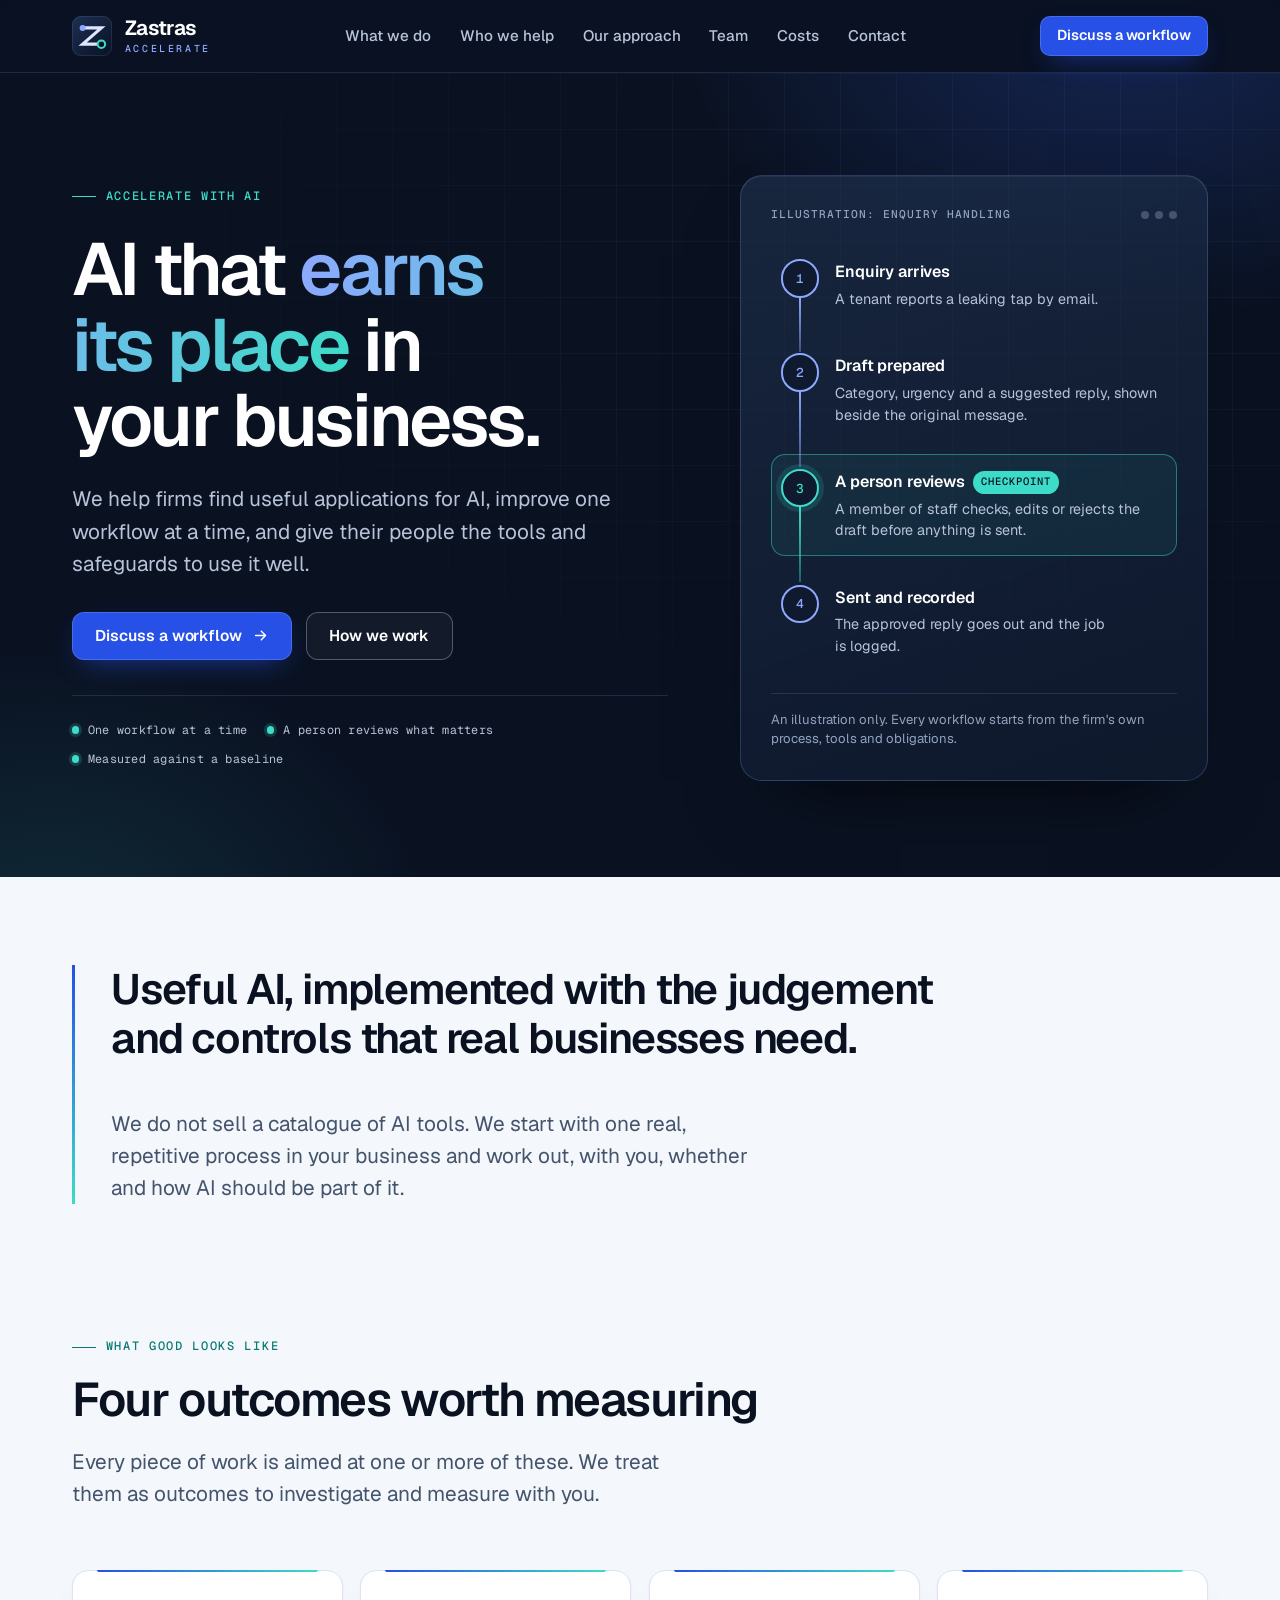
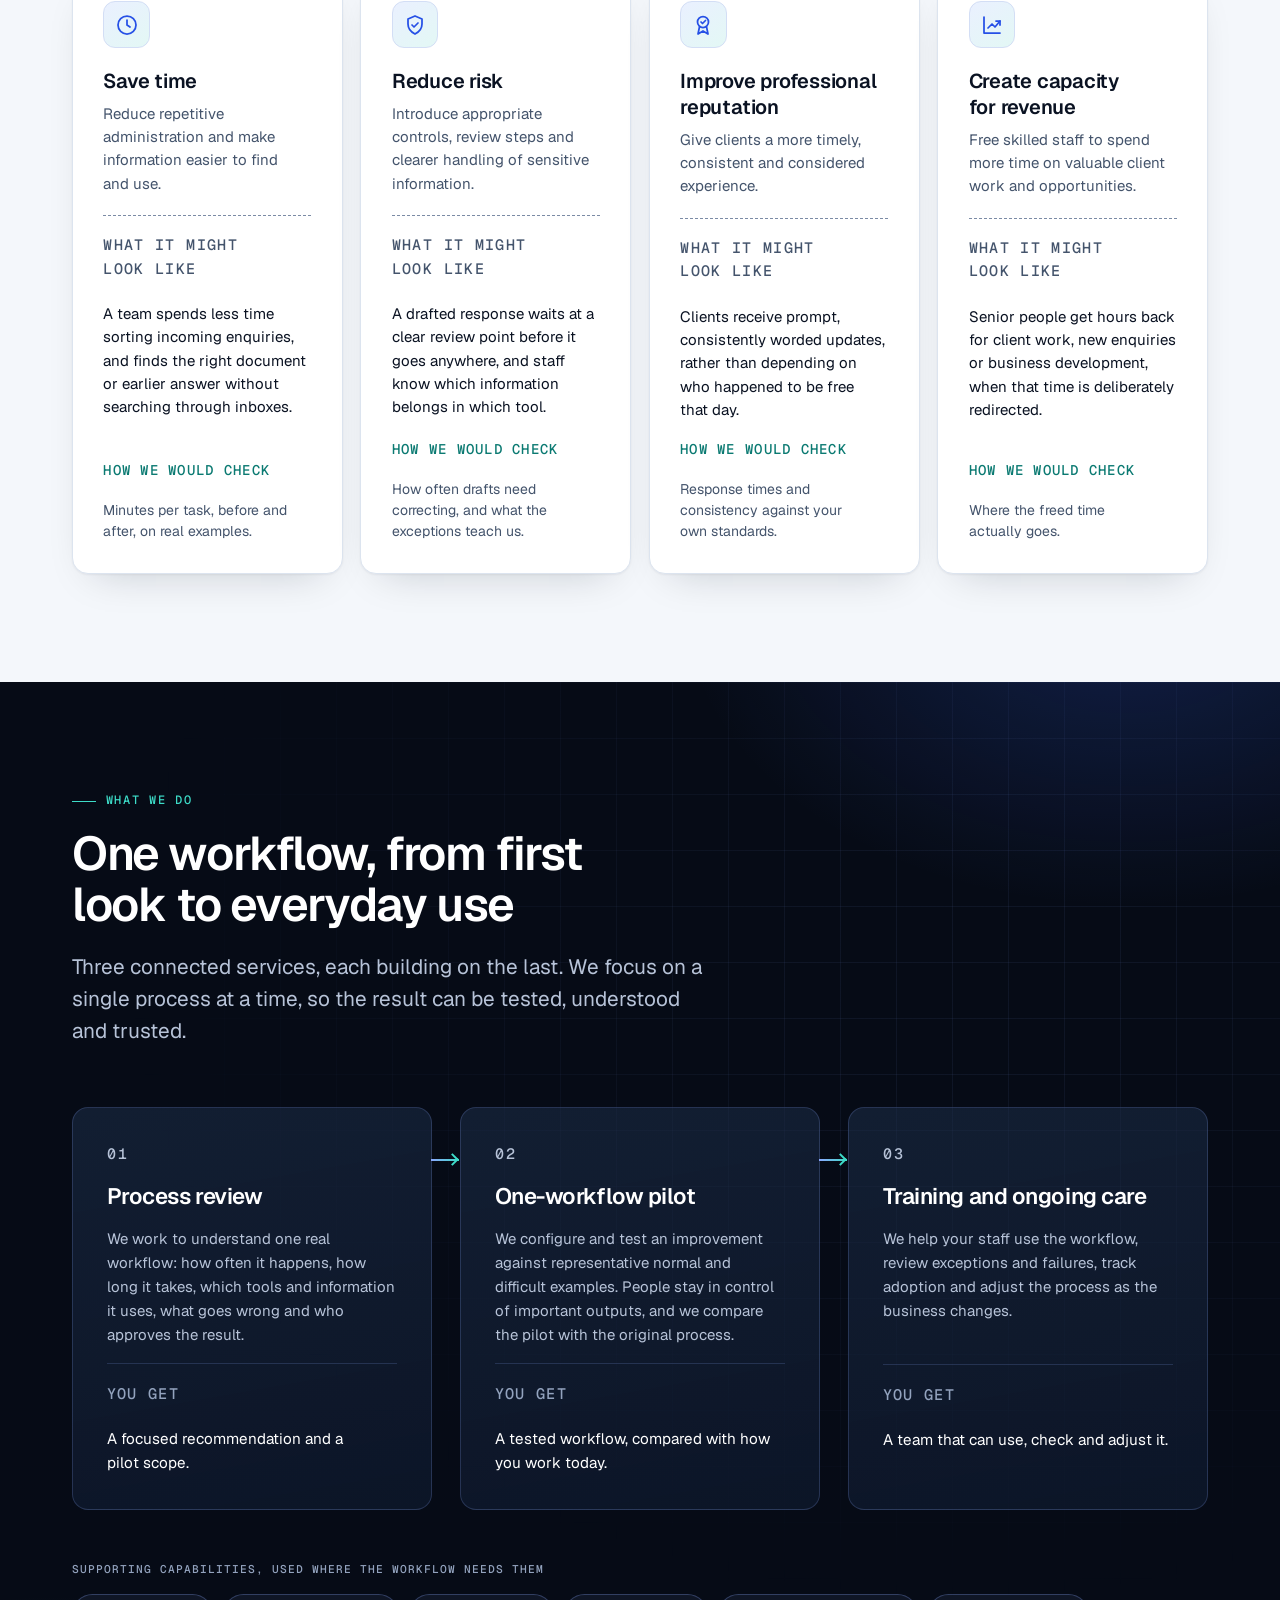
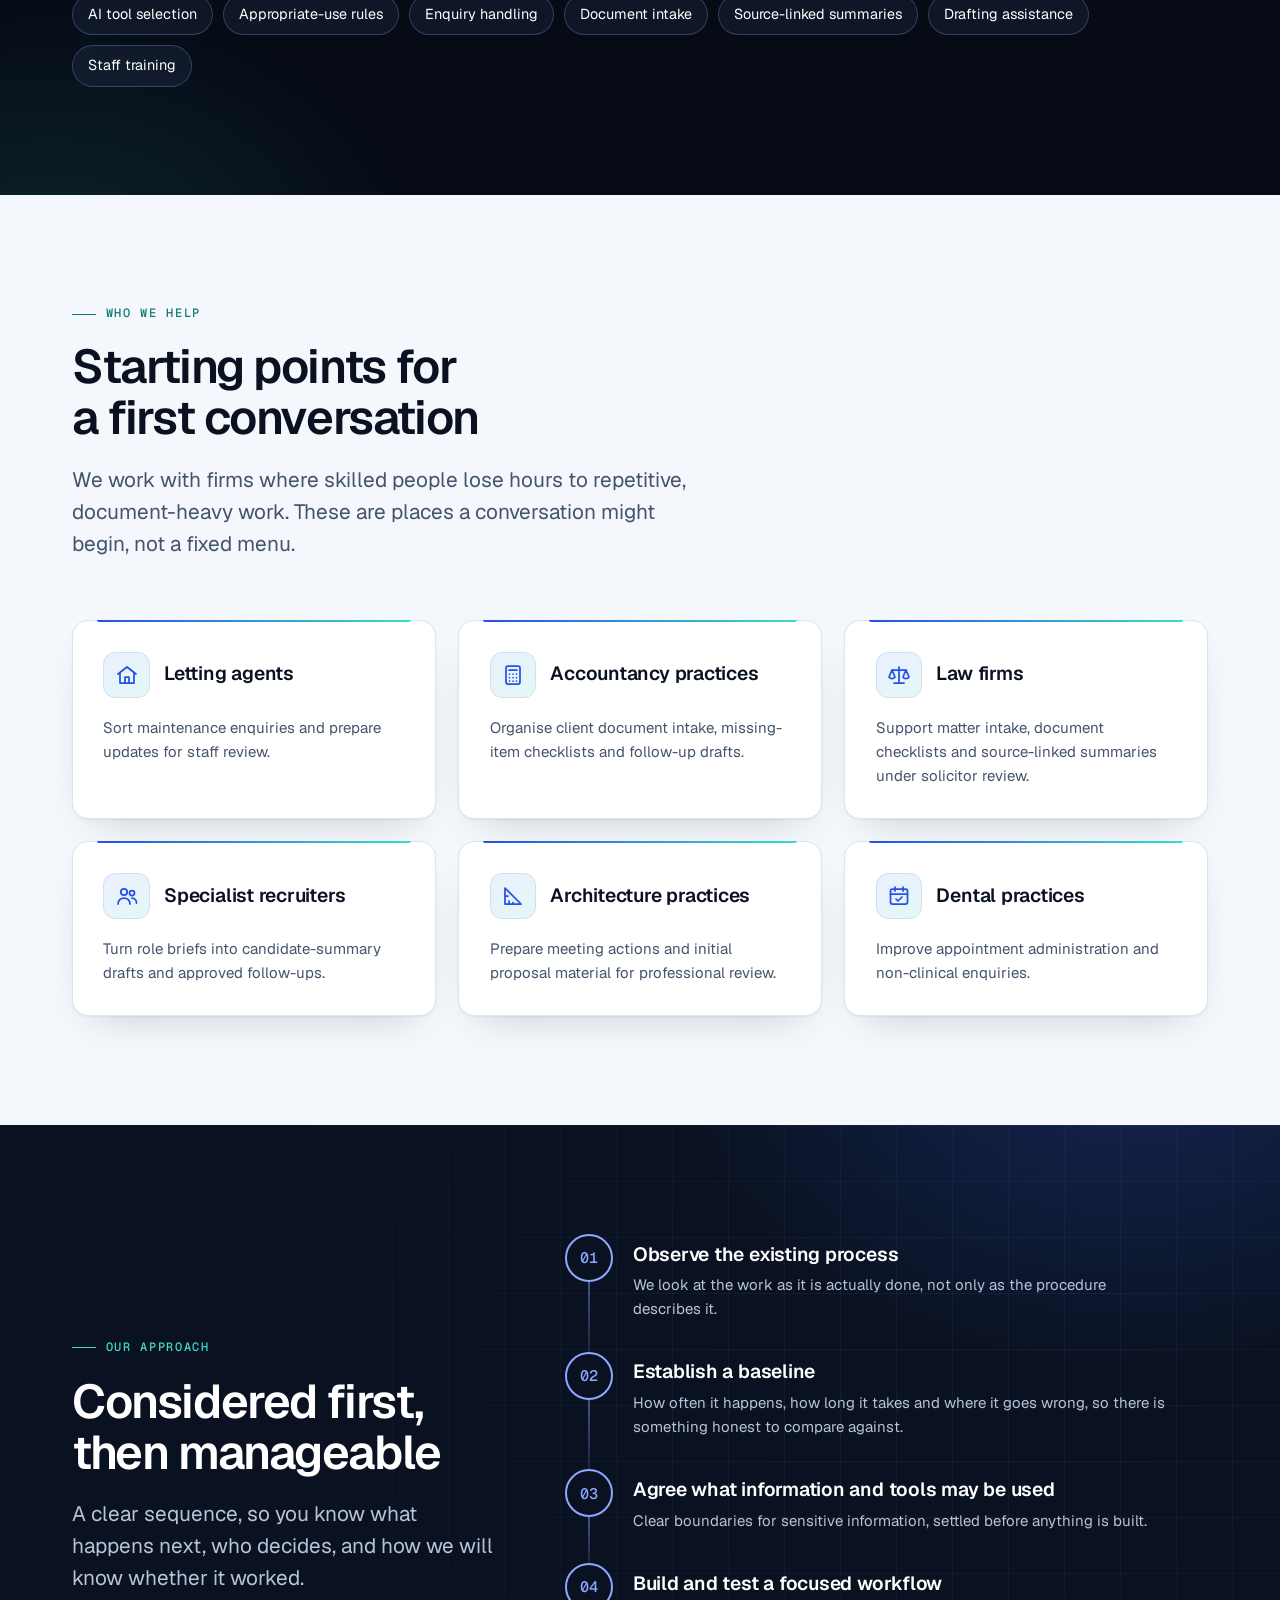
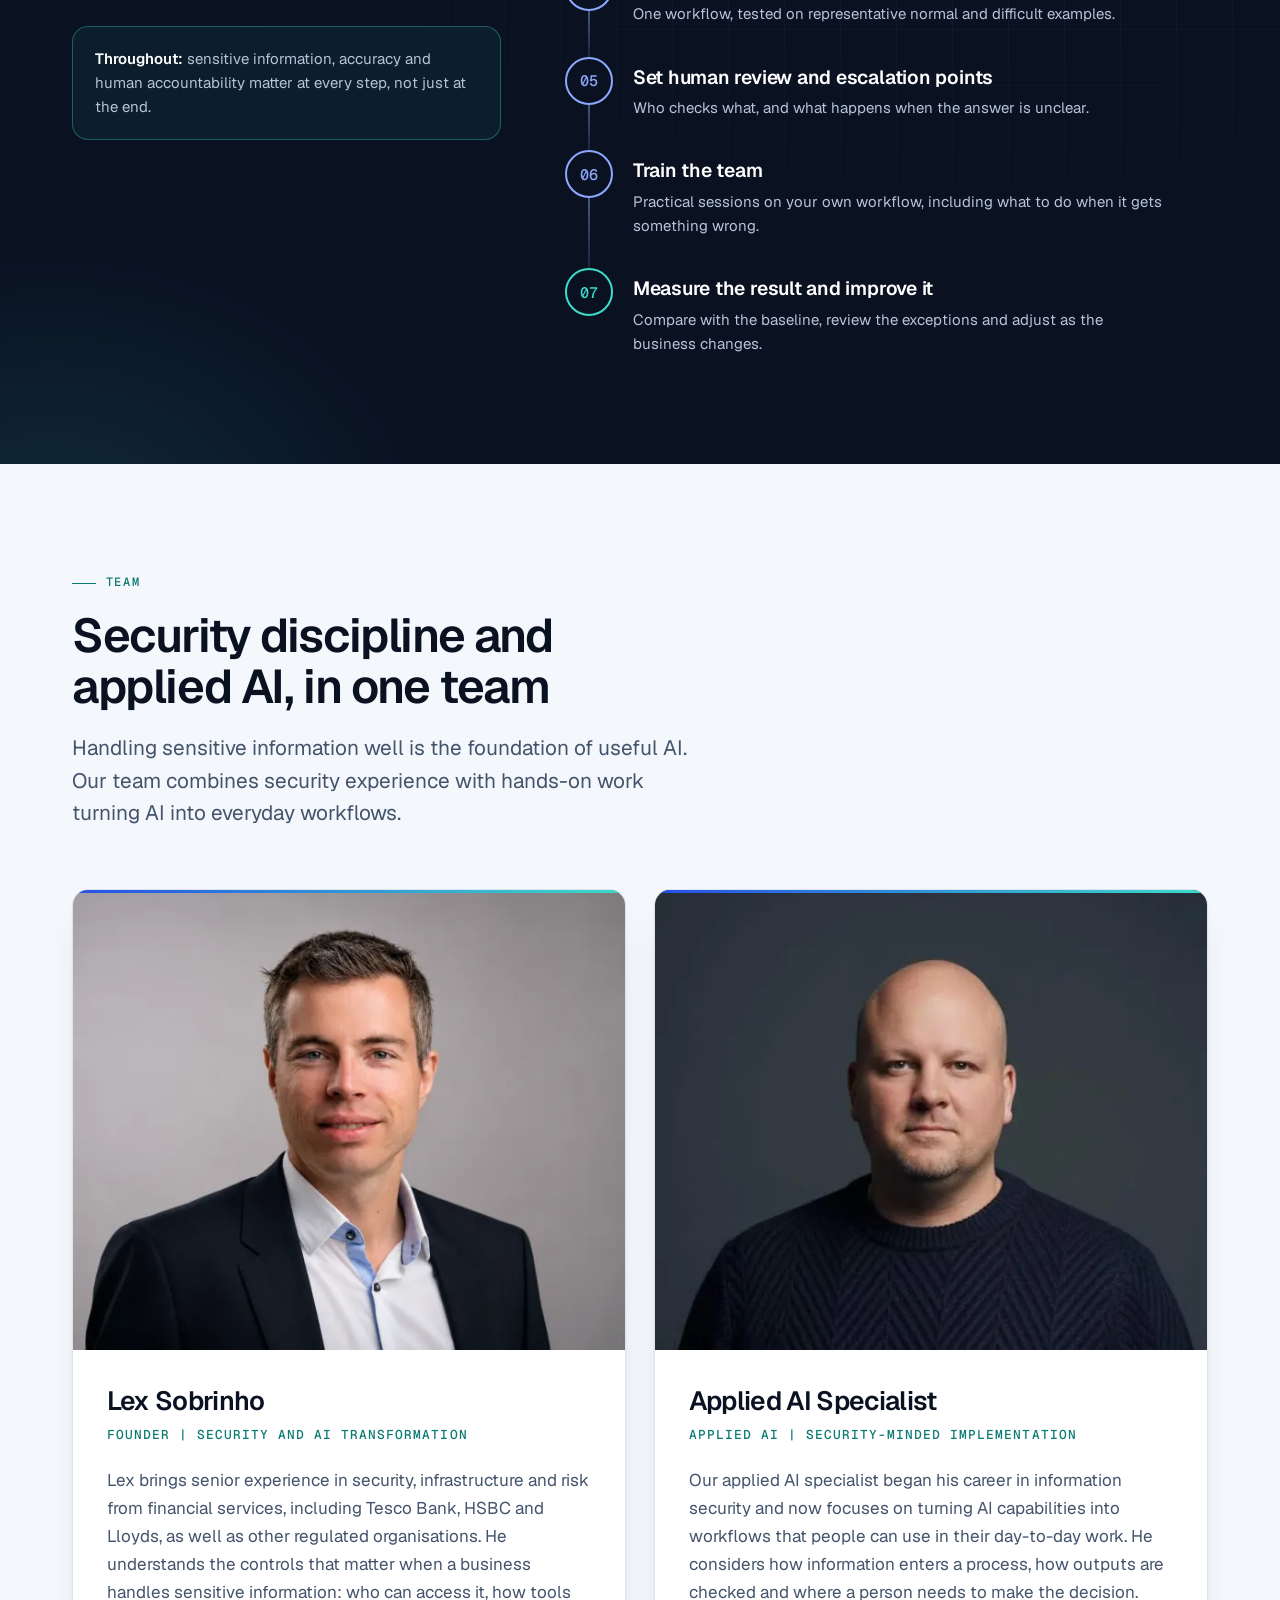
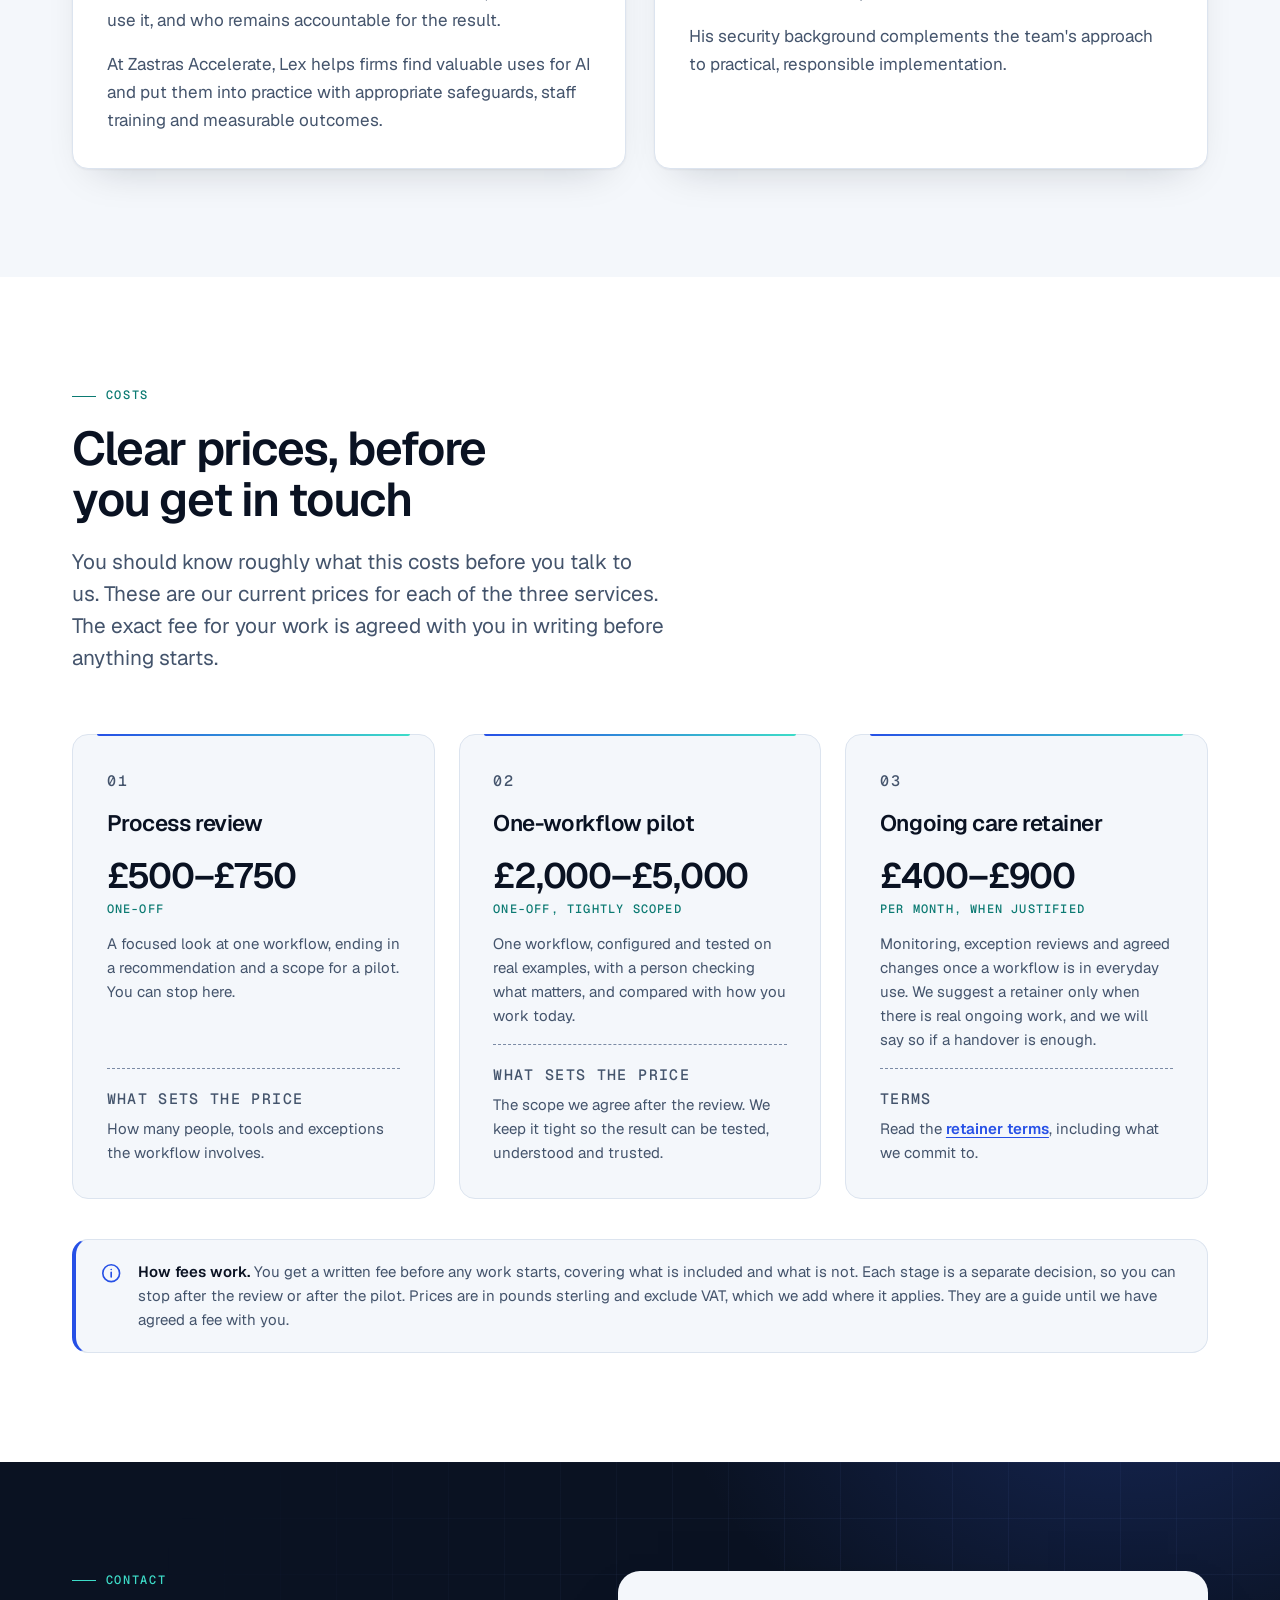
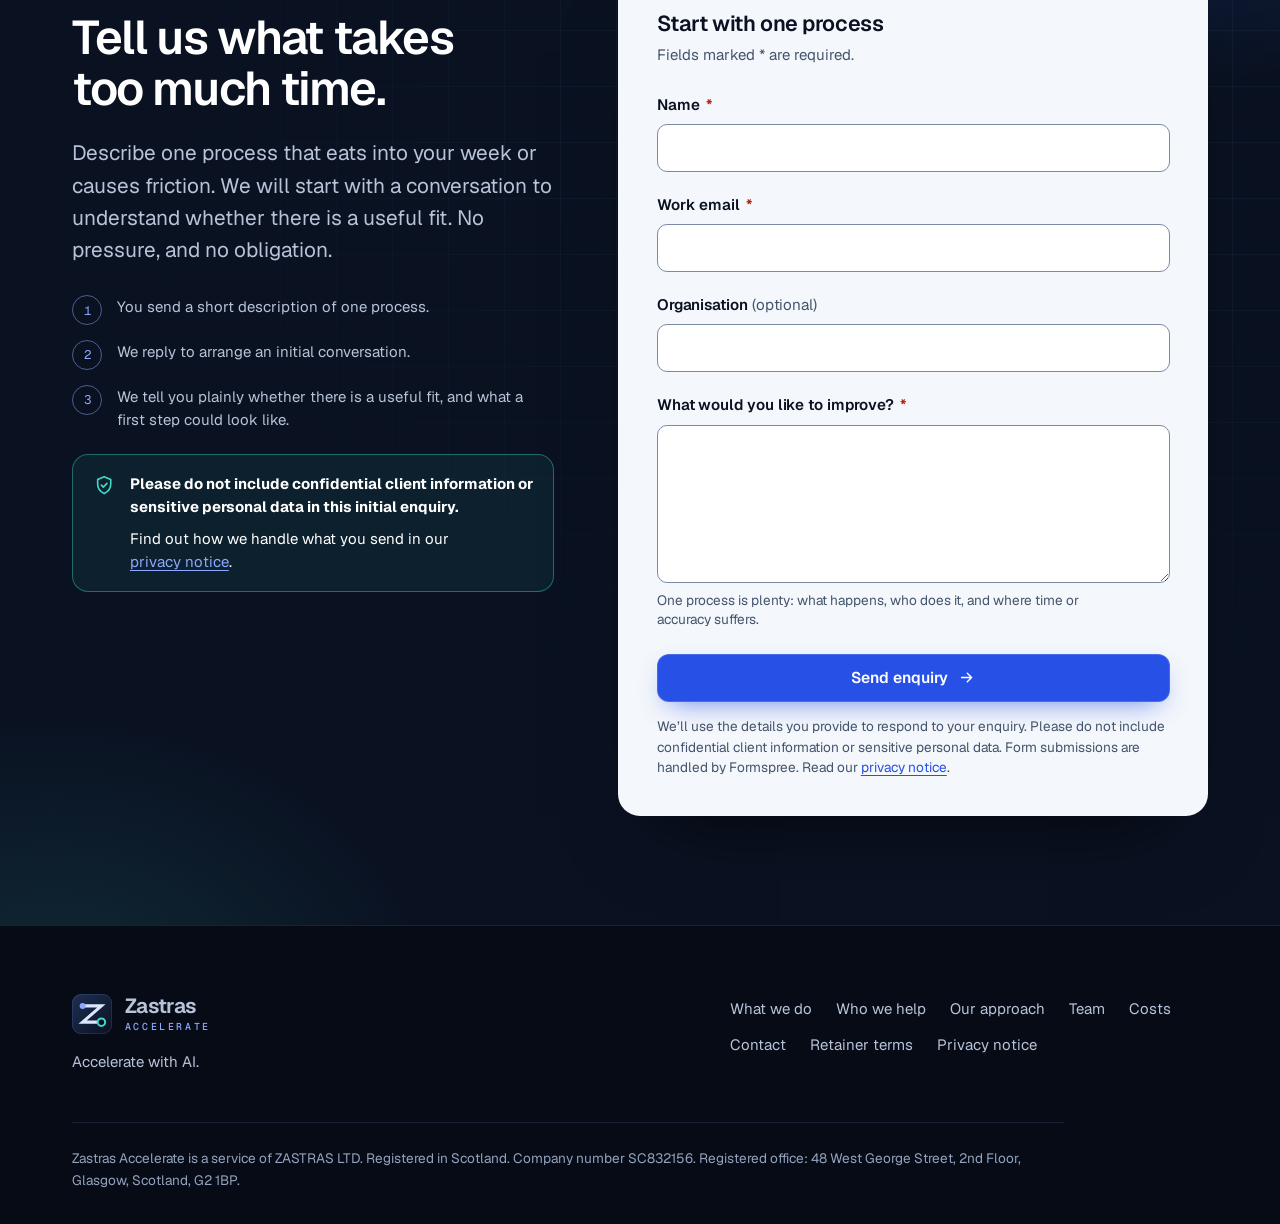
==== site/index.html @ 435bde55 "Add the applied AI specialist's photograph to the team section Replace the abstract placeholder grap" ====
<!doctype html>
<html lang="en-GB">
<head>
  <meta charset="utf-8">
  <meta name="viewport" content="width=device-width, initial-scale=1">
  <title>Zastras Accelerate | Accelerate with AI</title>
  <meta name="description" content="Accelerate with AI. We help you improve one workflow at a time, with the review steps and safeguards to use AI well.">
  <link rel="canonical" href="https://zastras.uk/">

  <!-- PREVIEW-NOINDEX: temporary. Delete this line (and its twin in privacy/index.html) at launch. See docs/CUTOVER.md. -->
  <meta name="robots" content="noindex, nofollow">

  <!-- Formspree's "Restrict to Domain" relies on the Referer header, so do not tighten this policy. -->
  <meta name="referrer" content="strict-origin-when-cross-origin">
  <meta name="theme-color" content="#0a1222">

  <link rel="icon" href="assets/img/favicon.svg" type="image/svg+xml">
  <link rel="icon" href="favicon.ico" sizes="32x32">
  <link rel="apple-touch-icon" href="assets/img/apple-touch-icon.png">

  <meta property="og:type" content="website">
  <meta property="og:site_name" content="Zastras Accelerate">
  <meta property="og:locale" content="en_GB">
  <meta property="og:title" content="AI that earns its place in your business">
  <meta property="og:description" content="Accelerate with AI. We help you improve one workflow at a time, with the safeguards to use AI well.">
  <meta property="og:url" content="https://zastras.uk/">
  <meta property="og:image" content="https://zastras.uk/assets/img/og-image.png">
  <meta property="og:image:width" content="1200">
  <meta property="og:image:height" content="630">
  <meta property="og:image:alt" content="Zastras Accelerate: AI that earns its place in your business.">
  <meta name="twitter:card" content="summary_large_image">
  <meta name="twitter:title" content="AI that earns its place in your business">
  <meta name="twitter:description" content="Accelerate with AI. One workflow at a time, with the safeguards to use AI well.">
  <meta name="twitter:image" content="https://zastras.uk/assets/img/og-image.png">

  <script type="application/ld+json">
  {
    "@context": "https://schema.org",
    "@type": "ProfessionalService",
    "name": "Zastras Accelerate",
    "legalName": "ZASTRAS LTD",
    "url": "https://zastras.uk/",
    "logo": "https://zastras.uk/assets/img/logo-mark-512.png",
    "description": "Consultancy helping firms accelerate their use of AI, one workflow at a time."
  }
  </script>

  <link rel="preload" href="assets/fonts/geist-latin-wght.woff2" as="font" type="font/woff2" crossorigin>
  <link rel="stylesheet" href="assets/css/main.css">
  <script>document.documentElement.classList.add("js");</script>
  <script src="assets/js/main.js" defer></script>
</head>
<body>
  <!-- Shared icon and mark definitions, referenced with <use> -->
  <svg width="0" height="0" style="position:absolute" aria-hidden="true" focusable="false">
    <defs>
      <linearGradient id="zp-tile" x1="0" y1="0" x2="1" y2="1">
        <stop offset="0" stop-color="#1D2F52"/>
        <stop offset="1" stop-color="#0A1222"/>
      </linearGradient>
    </defs>
    <symbol id="zp-mark" viewBox="0 0 64 64">
      <rect width="64" height="64" rx="15" fill="url(#zp-tile)"/>
      <rect x=".5" y=".5" width="63" height="63" rx="14.5" fill="none" stroke="#8DA8FF" stroke-opacity=".28"/>
      <path d="M17 19H47L17 45H47" fill="none" stroke="#DCE6FF" stroke-width="5" stroke-linejoin="miter"/>
      <circle cx="17" cy="19" r="4.8" fill="#8DA8FF"/>
      <circle cx="47" cy="45" r="6" fill="#0A1222" stroke="#3DDCC8" stroke-width="3.2"/>
    </symbol>
    <symbol id="i-arrow" viewBox="0 0 24 24"><path d="M5 12h14M13 6l6 6-6 6"/></symbol>
    <symbol id="i-time" viewBox="0 0 24 24"><circle cx="12" cy="12" r="9"/><path d="M12 7v5l3 2"/></symbol>
    <symbol id="i-shield" viewBox="0 0 24 24"><path d="M12 3l7 3v5c0 4.5-3 8-7 10-4-2-7-5.5-7-10V6l7-3z"/><path d="M9 12l2 2 4-4"/></symbol>
    <symbol id="i-badge" viewBox="0 0 24 24"><circle cx="12" cy="9" r="5.5"/><path d="M8.5 13.8L7 21l5-3 5 3-1.5-7.2"/><path d="M10 9l1.5 1.5L14.5 7.5"/></symbol>
    <symbol id="i-growth" viewBox="0 0 24 24"><path d="M4 4v16h16"/><path d="M8 15l4-4 3 3 5-6"/><path d="M16 8h4v4"/></symbol>
    <symbol id="i-house" viewBox="0 0 24 24"><path d="M3 11l9-7 9 7"/><path d="M5 10v10h14V10"/><path d="M10 20v-6h4v6"/></symbol>
    <symbol id="i-calc" viewBox="0 0 24 24"><rect x="5" y="3" width="14" height="18" rx="2"/><path d="M8 7h8"/><path d="M8.5 11h.01M12 11h.01M15.5 11h.01M8.5 14.5h.01M12 14.5h.01M15.5 14.5h.01M8.5 18h.01M12 18h.01M15.5 18h.01"/></symbol>
    <symbol id="i-scales" viewBox="0 0 24 24"><path d="M12 4v16M7 20h10M5 7h14"/><path d="M5 7l-3 7a3.5 3.5 0 0 0 6 0L5 7zM19 7l-3 7a3.5 3.5 0 0 0 6 0l-3-7z"/></symbol>
    <symbol id="i-people" viewBox="0 0 24 24"><circle cx="9" cy="8" r="3.2"/><path d="M3 20c0-3.5 2.7-6 6-6s6 2.5 6 6"/><circle cx="17" cy="9" r="2.5"/><path d="M17 14c2.5 0 4.5 2 4.5 5"/></symbol>
    <symbol id="i-plan" viewBox="0 0 24 24"><path d="M4 20V4l16 16H4z"/><path d="M8 20v-3M12 20v-1.5M4 12h3"/></symbol>
    <symbol id="i-calendar" viewBox="0 0 24 24"><rect x="3.5" y="5" width="17" height="15" rx="2"/><path d="M3.5 10h17M8 3v4M16 3v4"/><path d="M9 15l2 2 4-4"/></symbol>
    <symbol id="i-info" viewBox="0 0 24 24"><circle cx="12" cy="12" r="9"/><path d="M12 11v5M12 8h.01"/></symbol>
    <symbol id="i-check" viewBox="0 0 24 24"><path d="M5 12.5l4.5 4.5L19 7.5"/></symbol>
  </svg>

  <a class="skip-link" href="#main">Skip to main content</a>

  <header class="site-header on-dark">
    <div class="container site-header__inner">
      <a class="brand" href="#top" aria-label="Zastras Accelerate, back to the top">
        <svg class="brand__mark" viewBox="0 0 64 64" aria-hidden="true" focusable="false"><use href="#zp-mark"/></svg>
        <span class="brand__text">
          <span class="brand__name">Zastras</span>
          <span class="brand__sub">Accelerate</span>
        </span>
      </a>

      <button class="nav-toggle" type="button" aria-expanded="false" aria-controls="site-nav">
        <span class="nav-toggle__bars" aria-hidden="true"><i></i></span>
        <span>Menu</span>
      </button>

      <nav class="site-nav" id="site-nav" aria-label="Primary">
        <ul>
          <li><a href="#what-we-do">What we do</a></li>
          <li><a href="#who-we-help">Who we help</a></li>
          <li><a href="#approach">Our approach</a></li>
          <li><a href="#team">Team</a></li>
          <li><a href="#costs">Costs</a></li>
          <li><a href="#contact">Contact</a></li>
        </ul>
      </nav>

      <a class="btn btn--primary btn--sm site-header__cta" href="#contact">Discuss a workflow</a>
    </div>
  </header>

  <main id="main">

    <!-- Hero ============================================================== -->
    <section class="section section--dark texture hero on-dark" id="top" aria-labelledby="hero-title">
      <div class="container hero__grid">
        <div class="hero__copy">
          <p class="eyebrow">Accelerate with AI</p>
          <h1 id="hero-title">AI that <span class="accent">earns its place</span> in your business.</h1>
          <p class="lead">We help firms find useful applications for AI, improve one workflow at a time, and give their people the tools and safeguards to use it well.</p>
          <div class="hero__actions">
            <a class="btn btn--primary" href="#contact">Discuss a workflow
              <svg viewBox="0 0 24 24" fill="none" stroke="currentColor" stroke-width="2" stroke-linecap="round" stroke-linejoin="round" aria-hidden="true"><use href="#i-arrow"/></svg>
            </a>
            <a class="btn btn--ghost" href="#approach">How we work</a>
          </div>
          <ul class="principles" aria-label="How we work, in brief">
            <li>One workflow at a time</li>
            <li>A person reviews what matters</li>
            <li>Measured against a baseline</li>
          </ul>
        </div>

        <div class="flow-card" role="group" aria-labelledby="flow-title">
          <div class="flow-card__head">
            <p class="label" id="flow-title">Illustration: enquiry handling</p>
            <span class="flow-card__dots" aria-hidden="true"><i></i><i></i><i></i></span>
          </div>
          <div class="flow-wrap">
            <ol class="flow">
              <li class="flow__item" style="--i:0">
                <span class="flow__node" aria-hidden="true">1</span>
                <div>
                  <p class="flow__title">Enquiry arrives</p>
                  <p class="flow__text">A tenant reports a leaking tap by email.</p>
                </div>
              </li>
              <li class="flow__item" style="--i:1">
                <span class="flow__node" aria-hidden="true">2</span>
                <div>
                  <p class="flow__title">Draft prepared</p>
                  <p class="flow__text">Category, urgency and a suggested reply, shown beside the original message.</p>
                </div>
              </li>
              <li class="flow__item flow__item--check" style="--i:2">
                <span class="flow__node" aria-hidden="true">3</span>
                <div>
                  <p class="flow__title">A person reviews <span class="flow__tag">Checkpoint</span></p>
                  <p class="flow__text">A member of staff checks, edits or rejects the draft before anything is sent.</p>
                </div>
              </li>
              <li class="flow__item" style="--i:3">
                <span class="flow__node" aria-hidden="true">4</span>
                <div>
                  <p class="flow__title">Sent and recorded</p>
                  <p class="flow__text">The approved reply goes out and the job is logged.</p>
                </div>
              </li>
            </ol>
          </div>
          <p class="flow-card__foot">An illustration only. Every workflow starts from the firm's own process, tools and obligations.</p>
        </div>
      </div>
    </section>

    <!-- Positioning ======================================================= -->
    <section class="statement" aria-label="Our position">
      <div class="container">
        <div class="statement__inner">
          <p class="statement__text">Useful AI, implemented with the judgement and controls that real businesses need.</p>
          <p class="statement__sub">We do not sell a catalogue of AI tools. We start with one real, repetitive process in your business and work out, with you, whether and how AI should be part of it.</p>
        </div>
      </div>
    </section>

    <!-- Four outcomes ===================================================== -->
    <section class="section section--paper" id="outcomes" aria-labelledby="outcomes-title">
      <div class="container">
        <div class="section__head">
          <p class="eyebrow">What good looks like</p>
          <h2 id="outcomes-title">Four outcomes worth measuring</h2>
          <p class="lead">Every piece of work is aimed at one or more of these. We treat them as outcomes to investigate and measure with you.</p>
        </div>

        <div class="outcomes">
          <article class="card outcome">
            <span class="icon-tile"><svg viewBox="0 0 24 24" fill="none" stroke="currentColor" stroke-width="1.75" stroke-linecap="round" stroke-linejoin="round" aria-hidden="true"><use href="#i-time"/></svg></span>
            <h3>Save time</h3>
            <p class="outcome__meaning">Reduce repetitive administration and make information easier to find and use.</p>
            <div class="outcome__example">
              <p class="label">What it might look like</p>
              <p>A team spends less time sorting incoming enquiries, and finds the right document or earlier answer without searching through inboxes.</p>
            </div>
            <div class="outcome__check">
              <p class="label">How we would check</p>
              <p>Minutes per task, before and after, on real examples.</p>
            </div>
          </article>

          <article class="card outcome">
            <span class="icon-tile"><svg viewBox="0 0 24 24" fill="none" stroke="currentColor" stroke-width="1.75" stroke-linecap="round" stroke-linejoin="round" aria-hidden="true"><use href="#i-shield"/></svg></span>
            <h3>Reduce risk</h3>
            <p class="outcome__meaning">Introduce appropriate controls, review steps and clearer handling of sensitive information.</p>
            <div class="outcome__example">
              <p class="label">What it might look like</p>
              <p>A drafted response waits at a clear review point before it goes anywhere, and staff know which information belongs in which tool.</p>
            </div>
            <div class="outcome__check">
              <p class="label">How we would check</p>
              <p>How often drafts need correcting, and what the exceptions teach us.</p>
            </div>
          </article>

          <article class="card outcome">
            <span class="icon-tile"><svg viewBox="0 0 24 24" fill="none" stroke="currentColor" stroke-width="1.75" stroke-linecap="round" stroke-linejoin="round" aria-hidden="true"><use href="#i-badge"/></svg></span>
            <h3>Improve professional reputation</h3>
            <p class="outcome__meaning">Give clients a more timely, consistent and considered experience.</p>
            <div class="outcome__example">
              <p class="label">What it might look like</p>
              <p>Clients receive prompt, consistently worded updates, rather than depending on who happened to be free that day.</p>
            </div>
            <div class="outcome__check">
              <p class="label">How we would check</p>
              <p>Response times and consistency against your own standards.</p>
            </div>
          </article>

          <article class="card outcome">
            <span class="icon-tile"><svg viewBox="0 0 24 24" fill="none" stroke="currentColor" stroke-width="1.75" stroke-linecap="round" stroke-linejoin="round" aria-hidden="true"><use href="#i-growth"/></svg></span>
            <h3>Create capacity for revenue</h3>
            <p class="outcome__meaning">Free skilled staff to spend more time on valuable client work and opportunities.</p>
            <div class="outcome__example">
              <p class="label">What it might look like</p>
              <p>Senior people get hours back for client work, new enquiries or business development, when that time is deliberately redirected.</p>
            </div>
            <div class="outcome__check">
              <p class="label">How we would check</p>
              <p>Where the freed time actually goes.</p>
            </div>
          </article>
        </div>
      </div>
    </section>

    <!-- What we do ======================================================== -->
    <section class="section section--deep texture on-dark" id="what-we-do" aria-labelledby="what-title">
      <div class="container">
        <div class="section__head">
          <p class="eyebrow">What we do</p>
          <h2 id="what-title">One workflow, from first look to everyday use</h2>
          <p class="lead">Three connected services, each building on the last. We focus on a single process at a time, so the result can be tested, understood and trusted.</p>
        </div>

        <div class="services">
          <article class="service">
            <p class="service__num">01</p>
            <h3>Process review</h3>
            <p>We work to understand one real workflow: how often it happens, how long it takes, which tools and information it uses, what goes wrong and who approves the result.</p>
            <div class="service__out">
              <p class="label">You get</p>
              <p>A focused recommendation and a pilot scope.</p>
            </div>
          </article>
          <article class="service">
            <p class="service__num">02</p>
            <h3>One-workflow pilot</h3>
            <p>We configure and test an improvement against representative normal and difficult examples. People stay in control of important outputs, and we compare the pilot with the original process.</p>
            <div class="service__out">
              <p class="label">You get</p>
              <p>A tested workflow, compared with how you work today.</p>
            </div>
          </article>
          <article class="service">
            <p class="service__num">03</p>
            <h3>Training and ongoing care</h3>
            <p>We help your staff use the workflow, review exceptions and failures, track adoption and adjust the process as the business changes.</p>
            <div class="service__out">
              <p class="label">You get</p>
              <p>A team that can use, check and adjust it.</p>
            </div>
          </article>
        </div>

        <div class="capabilities">
          <p class="label">Supporting capabilities, used where the workflow needs them</p>
          <ul class="chips">
            <li class="chip">AI tool selection</li>
            <li class="chip">Appropriate-use rules</li>
            <li class="chip">Enquiry handling</li>
            <li class="chip">Document intake</li>
            <li class="chip">Source-linked summaries</li>
            <li class="chip">Drafting assistance</li>
            <li class="chip">Staff training</li>
          </ul>
        </div>
      </div>
    </section>

    <!-- Who we help ======================================================= -->
    <section class="section section--paper" id="who-we-help" aria-labelledby="who-title">
      <div class="container">
        <div class="section__head">
          <p class="eyebrow">Who we help</p>
          <h2 id="who-title">Starting points for a first conversation</h2>
          <p class="lead">We work with firms where skilled people lose hours to repetitive, document-heavy work. These are places a conversation might begin, not a fixed menu.</p>
        </div>

        <div class="sectors">
          <article class="card sector">
            <div class="sector__top">
              <span class="icon-tile"><svg viewBox="0 0 24 24" fill="none" stroke="currentColor" stroke-width="1.75" stroke-linecap="round" stroke-linejoin="round" aria-hidden="true"><use href="#i-house"/></svg></span>
              <h3>Letting agents</h3>
            </div>
            <div class="sector__body">
              <p>Sort maintenance enquiries and prepare updates for staff review.</p>
            </div>
          </article>
          <article class="card sector">
            <div class="sector__top">
              <span class="icon-tile"><svg viewBox="0 0 24 24" fill="none" stroke="currentColor" stroke-width="1.75" stroke-linecap="round" stroke-linejoin="round" aria-hidden="true"><use href="#i-calc"/></svg></span>
              <h3>Accountancy practices</h3>
            </div>
            <div class="sector__body">
              <p>Organise client document intake, missing-item checklists and follow-up drafts.</p>
            </div>
          </article>
          <article class="card sector">
            <div class="sector__top">
              <span class="icon-tile"><svg viewBox="0 0 24 24" fill="none" stroke="currentColor" stroke-width="1.75" stroke-linecap="round" stroke-linejoin="round" aria-hidden="true"><use href="#i-scales"/></svg></span>
              <h3>Law firms</h3>
            </div>
            <div class="sector__body">
              <p>Support matter intake, document checklists and source-linked summaries under solicitor review.</p>
            </div>
          </article>
          <article class="card sector">
            <div class="sector__top">
              <span class="icon-tile"><svg viewBox="0 0 24 24" fill="none" stroke="currentColor" stroke-width="1.75" stroke-linecap="round" stroke-linejoin="round" aria-hidden="true"><use href="#i-people"/></svg></span>
              <h3>Specialist recruiters</h3>
            </div>
            <div class="sector__body">
              <p>Turn role briefs into candidate-summary drafts and approved follow-ups.</p>
            </div>
          </article>
          <article class="card sector">
            <div class="sector__top">
              <span class="icon-tile"><svg viewBox="0 0 24 24" fill="none" stroke="currentColor" stroke-width="1.75" stroke-linecap="round" stroke-linejoin="round" aria-hidden="true"><use href="#i-plan"/></svg></span>
              <h3>Architecture practices</h3>
            </div>
            <div class="sector__body">
              <p>Prepare meeting actions and initial proposal material for professional review.</p>
            </div>
          </article>
          <article class="card sector">
            <div class="sector__top">
              <span class="icon-tile"><svg viewBox="0 0 24 24" fill="none" stroke="currentColor" stroke-width="1.75" stroke-linecap="round" stroke-linejoin="round" aria-hidden="true"><use href="#i-calendar"/></svg></span>
              <h3>Dental practices</h3>
            </div>
            <div class="sector__body">
              <p>Improve appointment administration and non-clinical enquiries.</p>
            </div>
          </article>
        </div>
      </div>
    </section>

    <!-- Our approach ====================================================== -->
    <section class="section section--dark texture on-dark" id="approach" aria-labelledby="approach-title">
      <div class="container approach">
        <div class="approach__intro">
          <p class="eyebrow">Our approach</p>
          <h2 id="approach-title">Considered first, then manageable</h2>
          <p class="lead">A clear sequence, so you know what happens next, who decides, and how we will know whether it worked.</p>
          <p class="throughout"><strong>Throughout:</strong> sensitive information, accuracy and human accountability matter at every step, not just at the end.</p>
        </div>

        <ol class="steps">
          <li class="step">
            <span class="step__num" aria-hidden="true"></span>
            <div>
              <h3>Observe the existing process</h3>
              <p>We look at the work as it is actually done, not only as the procedure describes it.</p>
            </div>
          </li>
          <li class="step">
            <span class="step__num" aria-hidden="true"></span>
            <div>
              <h3>Establish a baseline</h3>
              <p>How often it happens, how long it takes and where it goes wrong, so there is something honest to compare against.</p>
            </div>
          </li>
          <li class="step">
            <span class="step__num" aria-hidden="true"></span>
            <div>
              <h3>Agree what information and tools may be used</h3>
              <p>Clear boundaries for sensitive information, settled before anything is built.</p>
            </div>
          </li>
          <li class="step">
            <span class="step__num" aria-hidden="true"></span>
            <div>
              <h3>Build and test a focused workflow</h3>
              <p>One workflow, tested on representative normal and difficult examples.</p>
            </div>
          </li>
          <li class="step">
            <span class="step__num" aria-hidden="true"></span>
            <div>
              <h3>Set human review and escalation points</h3>
              <p>Who checks what, and what happens when the answer is unclear.</p>
            </div>
          </li>
          <li class="step">
            <span class="step__num" aria-hidden="true"></span>
            <div>
              <h3>Train the team</h3>
              <p>Practical sessions on your own workflow, including what to do when it gets something wrong.</p>
            </div>
          </li>
          <li class="step">
            <span class="step__num" aria-hidden="true"></span>
            <div>
              <h3>Measure the result and improve it</h3>
              <p>Compare with the baseline, review the exceptions and adjust as the business changes.</p>
            </div>
          </li>
        </ol>
      </div>
    </section>

    <!-- Team ============================================================== -->
    <section class="section section--paper" id="team" aria-labelledby="team-title">
      <div class="container">
        <div class="section__head">
          <p class="eyebrow">Team</p>
          <h2 id="team-title">Security discipline and applied AI, in one team</h2>
          <p class="lead">Handling sensitive information well is the foundation of useful AI. Our team combines security experience with hands-on work turning AI into everyday workflows.</p>
        </div>

        <div class="team">
          <!-- ===== Profile 1: Lex Sobrinho =====
               To swap the photograph: export a new image at 6:5 (for example 1200 x 1000 px) and a half-size copy,
               save both in assets/img/team/, then update src, srcset, width, height and alt below. The frame always
               crops to 6:5 with object-fit: cover; nudge --portrait-pos (horizontal vertical) if a crop is off. See README. -->
          <article class="card profile" aria-labelledby="profile-lex">
            <figure class="portrait" style="--portrait-pos: 50% 30%">
              <img src="assets/img/team/lex-sobrinho-1200.webp"
                   srcset="assets/img/team/lex-sobrinho-600.webp 600w, assets/img/team/lex-sobrinho-1200.webp 1200w"
                   sizes="(min-width: 56rem) 35rem, calc(100vw - 2.5rem)"
                   width="1200" height="1000" loading="lazy" decoding="async"
                   alt="Lex Sobrinho, smiling, in a navy jacket and white shirt against a plain grey background">
            </figure>
            <div class="profile__body">
              <h3 id="profile-lex">Lex Sobrinho</h3>
              <p class="profile__role">Founder | Security and AI Transformation</p>
              <div class="profile__bio">
                <p>Lex brings senior experience in security, infrastructure and risk from financial services, including Tesco Bank, HSBC and Lloyds, as well as other regulated organisations. He understands the controls that matter when a business handles sensitive information: who can access it, how tools use it, and who remains accountable for the result.</p>
                <p>At Zastras Accelerate, Lex helps firms find valuable uses for AI and put them into practice with appropriate safeguards, staff training and measurable outcomes.</p>
              </div>
            </div>
          </article>

          <!-- ===== Profile 2: Applied AI Specialist =====
               The photograph is in place; the name and biography are not yet public. To add the name later:
               replace the <h3> and the role line, edit the paragraphs, and update the alt text.
               Keep the filenames generic until the person agrees to be named. See README. -->
          <article class="card profile" aria-labelledby="profile-specialist">
            <figure class="portrait" style="--portrait-pos: 50% 40%">
              <img src="assets/img/team/applied-ai-specialist-1200.webp"
                   srcset="assets/img/team/applied-ai-specialist-600.webp 600w, assets/img/team/applied-ai-specialist-1200.webp 1200w"
                   sizes="(min-width: 56rem) 35rem, calc(100vw - 2.5rem)"
                   width="1200" height="1000" loading="lazy" decoding="async"
                   alt="Portrait of our applied AI specialist, in a navy knitted sweater against a dark grey background">
            </figure>
            <div class="profile__body">
              <h3 id="profile-specialist">Applied AI Specialist</h3>
              <p class="profile__role">Applied AI | Security-minded implementation</p>
              <div class="profile__bio">
                <p>Our applied AI specialist began his career in information security and now focuses on turning AI capabilities into workflows that people can use in their day-to-day work. He considers how information enters a process, how outputs are checked and where a person needs to make the decision.</p>
                <p>His security background complements the team's approach to practical, responsible implementation.</p>
              </div>
            </div>
          </article>
        </div>
      </div>
    </section>

    <!-- Costs ============================================================= -->
    <!-- Prices appear here and, for the retainer range, in retainer/index.html. Change both together. -->
    <section class="section section--white costs" id="costs" aria-labelledby="costs-title">
      <div class="container">
        <div class="section__head">
          <p class="eyebrow">Costs</p>
          <h2 id="costs-title">Clear prices, before you get in touch</h2>
          <p class="lead">You should know roughly what this costs before you talk to us. These are our current prices for each of the three services. The exact fee for your work is agreed with you in writing before anything starts.</p>
        </div>

        <div class="prices">
          <article class="price">
            <p class="price__num">01</p>
            <h3>Process review</h3>
            <p class="price__amount"><span aria-hidden="true">£500–£750</span><span class="visually-hidden">£500 to £750</span><span class="price__unit">One-off</span></p>
            <p>A focused look at one workflow, ending in a recommendation and a scope for a pilot. You can stop here.</p>
            <div class="price__foot">
              <p class="label">What sets the price</p>
              <p>How many people, tools and exceptions the workflow involves.</p>
            </div>
          </article>

          <article class="price">
            <p class="price__num">02</p>
            <h3>One-workflow pilot</h3>
            <p class="price__amount"><span aria-hidden="true">£2,000–£5,000</span><span class="visually-hidden">£2,000 to £5,000</span><span class="price__unit">One-off, tightly scoped</span></p>
            <p>One workflow, configured and tested on real examples, with a person checking what matters, and compared with how you work today.</p>
            <div class="price__foot">
              <p class="label">What sets the price</p>
              <p>The scope we agree after the review. We keep it tight so the result can be tested, understood and trusted.</p>
            </div>
          </article>

          <article class="price">
            <p class="price__num">03</p>
            <h3>Ongoing care retainer</h3>
            <p class="price__amount"><span aria-hidden="true">£400–£900</span><span class="visually-hidden">£400 to £900</span><span class="price__unit">Per month, when justified</span></p>
            <p>Monitoring, exception reviews and agreed changes once a workflow is in everyday use. We suggest a retainer only when there is real ongoing work, and we will say so if a handover is enough.</p>
            <div class="price__foot">
              <p class="label">Terms</p>
              <p>Read the <a href="retainer/">retainer terms</a>, including what we commit to.</p>
            </div>
          </article>
        </div>

        <div class="note">
          <svg viewBox="0 0 24 24" fill="none" stroke="currentColor" stroke-width="1.75" stroke-linecap="round" stroke-linejoin="round" aria-hidden="true"><use href="#i-info"/></svg>
          <p><strong>How fees work.</strong> You get a written fee before any work starts, covering what is included and what is not. Each stage is a separate decision, so you can stop after the review or after the pilot. Prices are in pounds sterling and exclude VAT, which we add where it applies. They are a guide until we have agreed a fee with you.</p>
        </div>
      </div>
    </section>

    <!-- Contact =========================================================== -->
    <section class="section section--dark texture on-dark" id="contact" aria-labelledby="contact-title">
      <div class="container contact">
        <div class="contact__intro">
          <p class="eyebrow">Contact</p>
          <h2 id="contact-title">Tell us what takes too much time.</h2>
          <p class="lead">Describe one process that eats into your week or causes friction. We will start with a conversation to understand whether there is a useful fit. No pressure, and no obligation.</p>

          <ol class="next-steps" aria-label="What happens next">
            <li>You send a short description of one process.</li>
            <li>We reply to arrange an initial conversation.</li>
            <li>We tell you plainly whether there is a useful fit, and what a first step could look like.</li>
          </ol>

          <div class="callout">
            <svg viewBox="0 0 24 24" fill="none" stroke="currentColor" stroke-width="1.75" stroke-linecap="round" stroke-linejoin="round" aria-hidden="true"><use href="#i-shield"/></svg>
            <div>
              <p><strong>Please do not include confidential client information or sensitive personal data in this initial enquiry.</strong></p>
              <p>Find out how we handle what you send in our <a href="privacy/">privacy notice</a>.</p>
            </div>
          </div>
        </div>

        <div class="form-card" id="enquiry">
          <div id="form-panel">
            <h3 id="form-title">Start with one process</h3>
            <p class="form-card__intro">Fields marked <span aria-hidden="true">*</span><span class="visually-hidden">with an asterisk</span> are required.</p>

            <!-- Posts straight to Formspree. Works without JavaScript; assets/js/main.js adds inline status messages. -->
            <form class="form" id="contact-form" action="https://formspree.io/f/maeolban" method="POST" aria-labelledby="form-title">
              <div class="field">
                <label for="f-name">Name <span class="req" aria-hidden="true">*</span></label>
                <input class="input" id="f-name" name="name" type="text" autocomplete="name" required maxlength="100" aria-describedby="f-name-err">
                <p class="field__error" id="f-name-err"></p>
              </div>

              <div class="field">
                <label for="f-email">Work email <span class="req" aria-hidden="true">*</span></label>
                <input class="input" id="f-email" name="email" type="email" inputmode="email" autocomplete="email" required maxlength="254" aria-describedby="f-email-err">
                <p class="field__error" id="f-email-err"></p>
              </div>

              <div class="field">
                <label for="f-org">Organisation <span class="opt">(optional)</span></label>
                <input class="input" id="f-org" name="organisation" type="text" autocomplete="organization" maxlength="120">
              </div>

              <div class="field">
                <label for="f-message">What would you like to improve? <span class="req" aria-hidden="true">*</span></label>
                <textarea class="input" id="f-message" name="message" rows="6" required minlength="10" maxlength="3000" aria-describedby="f-message-hint f-message-err"></textarea>
                <p class="hint" id="f-message-hint">One process is plenty: what happens, who does it, and where time or accuracy suffers.</p>
                <p class="field__error" id="f-message-err"></p>
              </div>

              <!-- Spam protection: a honeypot that people never see. Formspree discards submissions where it is filled in. -->
              <div class="hp" aria-hidden="true">
                <label>Leave this field empty <input type="text" name="_gotcha" tabindex="-1" autocomplete="off"></label>
              </div>
              <input type="hidden" name="_subject" value="New enquiry from the Zastras Accelerate website">

              <div class="form__actions">
                <div class="form-status" id="form-status" role="status" aria-live="polite" aria-atomic="true"></div>
                <div class="form-status" id="form-error" role="alert" aria-atomic="true"></div>
                <button class="btn btn--primary btn--block" type="submit" id="submit-btn">
                  <span data-label>Send enquiry</span>
                  <svg viewBox="0 0 24 24" fill="none" stroke="currentColor" stroke-width="2" stroke-linecap="round" stroke-linejoin="round" aria-hidden="true"><use href="#i-arrow"/></svg>
                </button>
                <p class="form__small">We&rsquo;ll use the details you provide to respond to your enquiry. Please do not include confidential client information or sensitive personal data. Form submissions are handled by Formspree. Read our <a href="privacy/">privacy notice</a>.</p>
              </div>
            </form>
          </div>

          <div class="success" id="form-success" hidden>
            <span class="success__icon"><svg viewBox="0 0 24 24" fill="none" stroke="currentColor" stroke-width="2.25" stroke-linecap="round" stroke-linejoin="round" aria-hidden="true"><use href="#i-check"/></svg></span>
            <h3 id="success-title" tabindex="-1">Thank you. Your enquiry has been sent.</h3>
            <p>We will read it and reply to the email address you gave us to arrange a conversation. Until then, please keep confidential client information out of any follow-up.</p>
            <button class="btn btn--outline" type="button" id="send-another">Send another enquiry</button>
          </div>
        </div>
      </div>
    </section>
  </main>

  <footer class="site-footer on-dark">
    <div class="container">
      <div class="footer__grid">
        <div class="footer__brand">
          <a class="brand" href="#top" aria-label="Zastras Accelerate, back to the top">
            <svg class="brand__mark" viewBox="0 0 64 64" aria-hidden="true" focusable="false"><use href="#zp-mark"/></svg>
            <span class="brand__text">
              <span class="brand__name">Zastras</span>
              <span class="brand__sub">Accelerate</span>
            </span>
          </a>
          <p class="footer__tag">Accelerate with AI.</p>
        </div>
        <nav class="footer__nav" aria-label="Footer">
          <ul>
            <li><a href="#what-we-do">What we do</a></li>
            <li><a href="#who-we-help">Who we help</a></li>
            <li><a href="#approach">Our approach</a></li>
            <li><a href="#team">Team</a></li>
            <li><a href="#costs">Costs</a></li>
            <li><a href="#contact">Contact</a></li>
            <li><a href="retainer/">Retainer terms</a></li>
            <li><a href="privacy/">Privacy notice</a></li>
          </ul>
        </nav>
      </div>
      <p class="footer__legal">Zastras Accelerate is a service of ZASTRAS LTD. Registered in Scotland. Company number SC832156. Registered office: 48 West George Street, 2nd Floor, Glasgow, Scotland, G2 1BP.</p>
    </div>
  </footer>
</body>
</html>
---- site/assets/css/main.css ----
/* ==========================================================================
   Zastras Accelerate — main stylesheet
   One file, no build step. Sections:
   1. Fonts            2. Design tokens     3. Base and typography
   4. Layout           5. Buttons           6. Header and navigation
   7. Hero             8. Section patterns  9. Outcomes
   10. Services        11. Who we help      12. Approach
   13. Team            13b. Costs           14. Contact form
   15. Footer          16. Privacy and retainer pages
   17. Utilities       18. Motion, contrast, print
   ========================================================================== */

/* 1. Fonts ---------------------------------------------------------------
   Geist and Geist Mono (SIL Open Font License, see assets/fonts/OFL-*.txt).
   Self-hosted, latin subset, so visitors make no third-party font requests. */
@font-face {
  font-family: "Geist";
  src: url("../fonts/geist-latin-wght.woff2") format("woff2");
  font-weight: 100 900;
  font-style: normal;
  font-display: swap;
  unicode-range: U+0000-00FF, U+0131, U+0152-0153, U+02BB-02BC, U+02C6, U+02DA, U+02DC, U+0304, U+0308, U+0329, U+2000-206F, U+20AC, U+2122, U+2191, U+2193, U+2212, U+2215, U+FEFF, U+FFFD;
}
@font-face {
  font-family: "Geist Mono";
  src: url("../fonts/geist-mono-latin-wght.woff2") format("woff2");
  font-weight: 100 900;
  font-style: normal;
  font-display: swap;
  unicode-range: U+0000-00FF, U+0131, U+0152-0153, U+02BB-02BC, U+02C6, U+02DA, U+02DC, U+0304, U+0308, U+0329, U+2000-206F, U+20AC, U+2122, U+2191, U+2193, U+2212, U+2215, U+FEFF, U+FFFD;
}

/* 2. Design tokens ------------------------------------------------------- */
:root {
  /* Navy and graphite: the dark foundation */
  --navy-950: #060b16;
  --navy-900: #0a1222;
  --navy-800: #0f1a2f;
  --navy-700: #16243d;
  --navy-600: #20324f;

  /* Light surfaces */
  --paper: #f4f7fb;
  --white: #ffffff;
  --line: #dce4ef;          /* hairlines on light */
  --line-strong: #7b8ba5;   /* form control borders: 3.6:1 on white */

  /* Text */
  --ink: #0a1222;           /* on light: 17:1 */
  --ink-muted: #44546c;     /* on light: 7:1 */
  --mist: #b7c3d8;          /* on navy: 10:1 */
  --mist-dim: #93a3be;      /* on navy: 7:1 */

  /* Accents: used sparingly */
  --blue-300: #8da8ff;      /* on navy: 8:1 (text, rings, nodes) */
  --blue-500: #3d6bff;
  --blue-600: #2650e6;      /* white text on it: 6.2:1 */
  --teal-400: #3ddcc8;      /* on navy: 11:1 */
  --teal-700: #0b7a72;      /* on light: 5:1 (text) */
  --violet-400: #9a8cff;    /* gradients only */

  --danger: #b42318;        /* on white: 6.5:1 */
  --success: #0b7a72;
  --amber-bg: #fff3d0;
  --amber-ink: #6b4700;
  --amber-line: #e0b24a;

  /* Type */
  --font-sans: "Geist", ui-sans-serif, system-ui, -apple-system, "Segoe UI", Roboto, "Helvetica Neue", Arial, sans-serif;
  --font-mono: "Geist Mono", ui-monospace, "SF Mono", Menlo, Consolas, monospace;

  --fs-body: 1.0625rem;
  --fs-small: 0.9375rem;
  --fs-label: 0.75rem;
  --fs-h1: clamp(2.45rem, 1.55rem + 4.5vw, 4.6rem);
  --fs-h2: clamp(1.85rem, 1.3rem + 2.4vw, 2.95rem);
  --fs-h3: 1.25rem;
  --fs-lead: clamp(1.1rem, 1rem + 0.5vw, 1.3rem);

  /* Space and shape */
  --container: 76rem;
  --gutter: clamp(1.25rem, 4vw, 2.5rem);
  --section-y: clamp(4rem, 8.5vw, 7.25rem);
  --radius-sm: 10px;
  --radius: 16px;
  --radius-lg: 22px;
  --header-h: 4.5rem;

  --shadow-card: 0 1px 2px rgba(10, 18, 34, 0.05), 0 18px 40px -22px rgba(10, 18, 34, 0.22);
  --focus: var(--blue-600);
}

/* 3. Base and typography ------------------------------------------------- */
*,
*::before,
*::after { box-sizing: border-box; }

html {
  -webkit-text-size-adjust: 100%;
  text-size-adjust: 100%;
  scroll-behavior: smooth;
  scroll-padding-top: calc(var(--header-h) + 1rem);
  color-scheme: light;
}

body {
  margin: 0;
  font-family: var(--font-sans);
  font-size: var(--fs-body);
  line-height: 1.65;
  color: var(--ink);
  background: var(--navy-900); /* dark underlay so the sticky header always sits on navy */
  font-feature-settings: "ss01" 0, "cv11" 1;
  -webkit-font-smoothing: antialiased;
  -moz-osx-font-smoothing: grayscale;
  text-rendering: optimizeLegibility;
}

h1, h2, h3, h4 { margin: 0; font-weight: 600; text-wrap: balance; }
h1 { font-size: var(--fs-h1); line-height: 1.02; letter-spacing: -0.038em; }
h2 { font-size: var(--fs-h2); line-height: 1.08; letter-spacing: -0.03em; }
h3 { font-size: var(--fs-h3); line-height: 1.3; letter-spacing: -0.012em; }
p { margin: 0; text-wrap: pretty; }
p + p { margin-top: 1em; }
ul, ol { margin: 0; padding: 0; list-style: none; }
img, svg { display: block; max-width: 100%; }
img { height: auto; }

a {
  color: var(--blue-600);
  text-decoration-thickness: 0.08em;
  text-underline-offset: 0.2em;
}
a:hover { text-decoration-thickness: 0.14em; }

:focus-visible {
  outline: 3px solid var(--focus);
  outline-offset: 3px;
  border-radius: 4px;
}
/* On dark surfaces the focus ring switches to the light blue */
.on-dark { --focus: var(--blue-300); }

::selection { background: rgba(61, 107, 255, 0.28); }

.eyebrow {
  display: inline-flex;
  align-items: center;
  gap: 0.6rem;
  font-family: var(--font-mono);
  font-size: var(--fs-label);
  font-weight: 500;
  letter-spacing: 0.14em;
  text-transform: uppercase;
  color: var(--teal-700);
}
.eyebrow::before {
  content: "";
  width: 1.5rem;
  height: 1px;
  background: currentColor;
}
.on-dark .eyebrow { color: var(--teal-400); }

.lead {
  font-size: var(--fs-lead);
  line-height: 1.55;
  color: var(--ink-muted);
  max-width: 40rem;
}
.on-dark .lead { color: var(--mist); }

.label {
  font-family: var(--font-mono);
  font-size: 0.7rem;
  font-weight: 500;
  line-height: 1.4;
  letter-spacing: 0.09em;
  text-transform: uppercase;
  color: var(--ink-muted);
}
.on-dark .label { color: var(--mist-dim); }

/* 4. Layout -------------------------------------------------------------- */
.container {
  width: 100%;
  max-width: var(--container);
  margin-inline: auto;
  padding-inline: var(--gutter);
}

.section { position: relative; padding-block: var(--section-y); }
.section--paper { background: var(--paper); }
.section--white { background: var(--white); }
.section--dark { background: var(--navy-900); color: var(--white); }
.section--deep { background: var(--navy-950); color: var(--white); }

.section__head { display: grid; gap: 1.1rem; max-width: 46rem; margin-bottom: clamp(2.25rem, 5vw, 3.75rem); }
.section__head .lead { margin-top: 0.15rem; }

/* Structured-information texture: a faint grid that fades out */
.texture { isolation: isolate; overflow: hidden; }
.texture::before {
  content: "";
  position: absolute;
  inset: 0;
  z-index: -1;
  background-image:
    linear-gradient(rgba(141, 168, 255, 0.07) 1px, transparent 1px),
    linear-gradient(90deg, rgba(141, 168, 255, 0.07) 1px, transparent 1px);
  background-size: 56px 56px;
  -webkit-mask-image: radial-gradient(ellipse 85% 75% at 75% 25%, #000 15%, transparent 78%);
  mask-image: radial-gradient(ellipse 85% 75% at 75% 25%, #000 15%, transparent 78%);
}
.texture::after {
  content: "";
  position: absolute;
  inset: 0;
  z-index: -1;
  background:
    radial-gradient(40rem 28rem at 88% -8%, rgba(61, 107, 255, 0.22), transparent 70%),
    radial-gradient(34rem 26rem at 4% 108%, rgba(61, 220, 200, 0.12), transparent 70%);
  pointer-events: none;
}

/* 5. Buttons ------------------------------------------------------------- */
.btn {
  display: inline-flex;
  align-items: center;
  justify-content: center;
  gap: 0.6rem;
  min-height: 3rem;
  padding: 0.6rem 1.4rem;
  border: 1px solid transparent;
  border-radius: 12px;
  font: inherit;
  font-size: 0.975rem;
  font-weight: 600;
  line-height: 1.2;
  letter-spacing: -0.005em;
  text-decoration: none;
  cursor: pointer;
  transition: background-color 0.18s ease, border-color 0.18s ease, transform 0.18s ease, box-shadow 0.18s ease;
}
.btn svg { width: 1.1em; height: 1.1em; flex: none; transition: transform 0.18s ease; }
.btn:hover svg { transform: translateX(3px); }

.btn--primary {
  color: var(--white);
  background: var(--blue-600);
  border-color: rgba(255, 255, 255, 0.16);
  box-shadow: 0 10px 28px -12px rgba(38, 80, 230, 0.8);
}
.btn--primary:hover { background: #3260f2; text-decoration: none; }
.btn--primary:active { transform: translateY(1px); }

.btn--ghost {
  color: var(--white);
  background: rgba(255, 255, 255, 0.04);
  border-color: rgba(183, 195, 216, 0.38);
}
.btn--ghost:hover { background: rgba(255, 255, 255, 0.1); border-color: rgba(183, 195, 216, 0.6); text-decoration: none; }

.btn--sm { min-height: 2.5rem; padding: 0.4rem 1rem; font-size: 0.9rem; border-radius: 10px; }
.btn--block { width: 100%; }

.btn[aria-disabled="true"] { opacity: 0.7; cursor: progress; }
.btn[aria-disabled="true"]:hover svg { transform: none; }

/* 6. Header and navigation ----------------------------------------------- */
.skip-link {
  position: absolute;
  left: 1rem;
  top: -4rem;
  z-index: 100;
  padding: 0.75rem 1.1rem;
  border-radius: 10px;
  background: var(--white);
  color: var(--ink);
  font-weight: 600;
  text-decoration: none;
  transition: top 0.15s ease;
}
.skip-link:focus { top: 1rem; }

.site-header {
  position: sticky;
  top: 0;
  z-index: 50;
  background: rgba(10, 18, 34, 0.92);
  -webkit-backdrop-filter: saturate(150%) blur(14px);
  backdrop-filter: saturate(150%) blur(14px);
  border-bottom: 1px solid rgba(141, 168, 255, 0.16);
  color: var(--white);
}
.site-header__inner {
  display: flex;
  align-items: center;
  justify-content: space-between;
  gap: 1rem;
  min-height: var(--header-h);
}

.brand {
  display: inline-flex;
  align-items: center;
  gap: 0.8rem;
  color: var(--white);
  text-decoration: none;
}
.brand:hover { text-decoration: none; }
.brand__mark { width: 2.5rem; height: 2.5rem; flex: none; }
.brand__text { display: grid; line-height: 1; }
.brand__name { font-size: 1.28rem; font-weight: 650; letter-spacing: -0.03em; }
.brand__sub {
  margin-top: 0.32rem;
  font-family: var(--font-mono);
  font-size: 0.625rem;
  font-weight: 500;
  letter-spacing: 0.26em;
  text-transform: uppercase;
  color: var(--blue-300);
}

.site-nav ul { display: flex; align-items: center; gap: 0.2rem; }
.site-nav a {
  position: relative;
  display: block;
  padding: 0.55rem 0.8rem;
  border-radius: 8px;
  font-size: 0.95rem;
  font-weight: 500;
  white-space: nowrap;
  color: var(--mist);
  text-decoration: none;
  transition: color 0.15s ease;
}
/* Six links plus the button need slightly tighter spacing just above the mobile breakpoint */
@media (min-width: 62.0625rem) and (max-width: 72rem) {
  .site-nav a { padding-inline: 0.55rem; }
}
.site-nav a:hover { color: var(--white); }
.site-nav a[aria-current="true"] { color: var(--white); }
.site-nav a[aria-current="true"]::after {
  content: "";
  position: absolute;
  left: 0.8rem;
  right: 0.8rem;
  bottom: 0.2rem;
  height: 2px;
  border-radius: 2px;
  background: linear-gradient(90deg, var(--blue-300), var(--teal-400));
}


.nav-toggle {
  display: none;
  align-items: center;
  gap: 0.55rem;
  min-height: 2.5rem;
  padding: 0.4rem 0.85rem;
  border: 1px solid rgba(183, 195, 216, 0.38);
  border-radius: 10px;
  background: transparent;
  color: var(--white);
  font: inherit;
  font-size: 0.9rem;
  font-weight: 600;
  cursor: pointer;
}
.nav-toggle__bars { position: relative; width: 1.05rem; height: 0.75rem; }
.nav-toggle__bars::before,
.nav-toggle__bars::after,
.nav-toggle__bars i {
  content: "";
  position: absolute;
  left: 0;
  right: 0;
  height: 2px;
  border-radius: 2px;
  background: currentColor;
  transition: transform 0.2s ease, opacity 0.2s ease, top 0.2s ease;
}
.nav-toggle__bars::before { top: 0; }
.nav-toggle__bars i { top: calc(50% - 1px); }
.nav-toggle__bars::after { top: calc(100% - 2px); }
.nav-toggle[aria-expanded="true"] .nav-toggle__bars::before { top: calc(50% - 1px); transform: rotate(45deg); }
.nav-toggle[aria-expanded="true"] .nav-toggle__bars::after { top: calc(50% - 1px); transform: rotate(-45deg); }
.nav-toggle[aria-expanded="true"] .nav-toggle__bars i { opacity: 0; }

@media (max-width: 62rem) {
  .site-header__cta { display: none; }

  /* Without JavaScript the navigation simply wraps beneath the brand */
  .site-header__inner { flex-wrap: wrap; padding-block: 0.6rem; }
  .site-nav { order: 3; width: 100%; }
  .site-nav ul { flex-wrap: wrap; gap: 0 0.1rem; margin-inline: -0.8rem; }

  /* With JavaScript the navigation becomes a menu */
  .js .site-header__inner { flex-wrap: nowrap; padding-block: 0; }
  .js .nav-toggle { display: inline-flex; margin-left: auto; }
  .js .site-nav {
    position: absolute;
    top: 100%;
    left: 0;
    right: 0;
    width: auto;
    padding: 0.5rem var(--gutter) 1.25rem;
    background: var(--navy-900);
    border-bottom: 1px solid rgba(141, 168, 255, 0.2);
    box-shadow: 0 30px 60px -30px rgba(0, 0, 0, 0.7);
  }
  .js .site-nav[hidden] { display: none; }
  .js .site-nav ul { flex-direction: column; align-items: stretch; margin: 0; gap: 0; }
  .js .site-nav a { padding: 0.9rem 0.25rem; font-size: 1.05rem; border-bottom: 1px solid rgba(141, 168, 255, 0.12); border-radius: 0; }
  .js .site-nav li:last-child a { border-bottom: 0; }
  .js .site-nav a[aria-current="true"]::after { left: 0.25rem; right: auto; width: 1.5rem; bottom: 0.55rem; }
}

/* 7. Hero ----------------------------------------------------------------- */
.hero { padding-block: clamp(3.5rem, 8vw, 6.5rem) clamp(3.5rem, 8vw, 6rem); }
.hero__grid {
  display: grid;
  gap: clamp(2.5rem, 6vw, 4.5rem);
  align-items: center;
}
@media (min-width: 62rem) {
  .hero__grid { grid-template-columns: minmax(0, 1.12fr) minmax(0, 0.88fr); }
}
.hero__copy { display: grid; gap: 1.6rem; justify-items: start; }
.hero h1 .accent {
  background: linear-gradient(95deg, var(--blue-300) 0%, var(--teal-400) 100%);
  -webkit-background-clip: text;
  background-clip: text;
  -webkit-text-fill-color: transparent;
  color: transparent;
}
.hero .lead { max-width: 36rem; }
.hero__actions { display: flex; flex-wrap: wrap; gap: 0.85rem; margin-top: 0.4rem; }

.principles {
  display: flex;
  flex-wrap: wrap;
  gap: 0.6rem 1.25rem;
  margin-top: 0.6rem;
  padding-top: 1.5rem;
  border-top: 1px solid rgba(141, 168, 255, 0.16);
  width: 100%;
}
.principles li {
  display: inline-flex;
  align-items: center;
  gap: 0.55rem;
  font-family: var(--font-mono);
  font-size: 0.74rem;
  letter-spacing: 0.02em;
  color: var(--mist);
}
.principles li::before {
  content: "";
  width: 0.45rem;
  height: 0.45rem;
  border-radius: 50%;
  background: var(--teal-400);
  box-shadow: 0 0 0 3px rgba(61, 220, 200, 0.18);
}

/* Illustrative workflow panel */
.flow-card {
  position: relative;
  padding: clamp(1.25rem, 3vw, 1.9rem);
  border-radius: var(--radius-lg);
  border: 1px solid rgba(141, 168, 255, 0.22);
  background: linear-gradient(160deg, rgba(32, 50, 79, 0.62), rgba(15, 26, 47, 0.78));
  box-shadow: 0 40px 80px -40px rgba(0, 0, 0, 0.8), inset 0 1px 0 rgba(255, 255, 255, 0.06);
}
.flow-card__head {
  display: flex;
  align-items: center;
  justify-content: space-between;
  gap: 1rem;
  margin-bottom: 1.4rem;
}
.flow-card__dots { display: inline-flex; gap: 0.35rem; }
.flow-card__dots i { width: 0.5rem; height: 0.5rem; border-radius: 50%; background: rgba(183, 195, 216, 0.3); }

.flow-wrap { position: relative; }
.flow { position: relative; display: grid; gap: 0.85rem; }
.flow__item {
  position: relative;
  display: grid;
  grid-template-columns: 2.4rem 1fr;
  gap: 1rem;
  align-items: start;
  padding: 0.85rem 1rem 0.85rem 0.55rem;
  border: 1px solid transparent;
  border-radius: 14px;
}
.flow__node {
  position: relative;
  z-index: 1;
  display: grid;
  place-items: center;
  width: 2.4rem;
  height: 2.4rem;
  border-radius: 50%;
  background: var(--navy-800);
  border: 2px solid var(--blue-300);
  font-family: var(--font-mono);
  font-size: 0.8rem;
  font-weight: 500;
  color: var(--blue-300);
}
/* Connector from each step's node to the next */
.flow__item:not(:last-child)::before {
  content: "";
  position: absolute;
  left: calc(0.55rem + 1.2rem - 1px);
  top: 3.25rem;
  bottom: -1.7rem;
  width: 2px;
  background: linear-gradient(180deg, var(--blue-300), rgba(141, 168, 255, 0.35));
  transform-origin: top;
}
.flow__item--check:not(:last-child)::before { background: linear-gradient(180deg, var(--teal-400), rgba(61, 220, 200, 0.35)); }
.flow__title { font-size: 1rem; font-weight: 600; letter-spacing: -0.01em; display: flex; flex-wrap: wrap; align-items: center; gap: 0.5rem; }
.flow__text { margin-top: 0.2rem; font-size: 0.9rem; line-height: 1.5; color: var(--mist); }
.flow__tag {
  font-family: var(--font-mono);
  font-size: 0.66rem;
  font-weight: 500;
  letter-spacing: 0.1em;
  text-transform: uppercase;
  padding: 0.18rem 0.5rem;
  border-radius: 999px;
  color: var(--navy-900);
  background: var(--teal-400);
}
.flow__item--check {
  background: rgba(61, 220, 200, 0.07);
  border-color: rgba(61, 220, 200, 0.45);
}
.flow__item--check .flow__node { border-color: var(--teal-400); color: var(--teal-400); box-shadow: 0 0 0 5px rgba(61, 220, 200, 0.14); }
.flow-card__foot {
  margin-top: 1.3rem;
  padding-top: 1rem;
  border-top: 1px solid rgba(141, 168, 255, 0.16);
  font-size: 0.82rem;
  line-height: 1.5;
  color: var(--mist-dim);
}

/* 8. Section patterns ---------------------------------------------------- */
.statement { padding-block: clamp(3.25rem, 7vw, 5.5rem) clamp(1rem, 2vw, 1.5rem); background: var(--paper); }
.statement__inner {
  display: grid;
  gap: 1.5rem;
  padding-left: clamp(1.25rem, 3vw, 2.25rem);
  border-left: 3px solid transparent;
  border-image: linear-gradient(180deg, var(--blue-600), var(--teal-400)) 1;
}
.statement__text {
  max-width: 52rem;
  font-size: clamp(1.6rem, 1.1rem + 2.1vw, 2.65rem);
  font-weight: 600;
  line-height: 1.16;
  letter-spacing: -0.028em;
  text-wrap: balance;
}
.statement__sub { max-width: 40rem; color: var(--ink-muted); font-size: var(--fs-lead); line-height: 1.55; }

.card {
  position: relative;
  display: flex;
  flex-direction: column;
  background: var(--white);
  border: 1px solid var(--line);
  border-radius: var(--radius);
  padding: clamp(1.4rem, 2.5vw, 1.9rem);
  box-shadow: var(--shadow-card);
}
.card::before {
  content: "";
  position: absolute;
  left: 1.5rem;
  right: 1.5rem;
  top: -1px;
  height: 2px;
  border-radius: 0 0 2px 2px;
  background: linear-gradient(90deg, var(--blue-600), var(--teal-400));
}

.icon-tile {
  display: grid;
  place-items: center;
  width: 2.9rem;
  height: 2.9rem;
  flex: none;
  border-radius: 12px;
  color: var(--blue-600);
  background: linear-gradient(145deg, #eaf0ff, #e3f8f5);
  border: 1px solid #d3def5;
}
.icon-tile svg { width: 1.5rem; height: 1.5rem; }

.note {
  display: flex;
  gap: 1rem;
  align-items: flex-start;
  margin-top: clamp(1.75rem, 4vw, 2.5rem);
  padding: 1.25rem 1.5rem;
  border-radius: var(--radius);
  background: var(--white);
  border: 1px solid var(--line);
  border-left: 4px solid var(--blue-600);
  color: var(--ink-muted);
  font-size: var(--fs-small);
  line-height: 1.6;
}
.section--white .note { background: var(--paper); }
.note strong { color: var(--ink); font-weight: 600; }
.note svg { width: 1.4rem; height: 1.4rem; flex: none; margin-top: 0.1rem; color: var(--blue-600); }

/* 9. Outcomes ------------------------------------------------------------- */
.outcomes { display: grid; gap: 1.25rem; grid-template-columns: 1fr; }
@media (min-width: 40rem) { .outcomes { grid-template-columns: repeat(2, 1fr); } }
@media (min-width: 72rem) { .outcomes { grid-template-columns: repeat(4, 1fr); gap: 1.1rem; } }

.outcome h3 { margin-top: 1.25rem; }
.outcome__meaning { margin-top: 0.5rem; color: var(--ink-muted); font-size: var(--fs-small); line-height: 1.55; }
.outcome__example {
  margin-top: 1.25rem;
  padding-top: 1.1rem;
  border-top: 1px dashed var(--line-strong);
  display: grid;
  gap: 0.45rem;
}
.outcome__example p { font-size: var(--fs-small); line-height: 1.55; }
.outcome__check { margin-top: auto; padding-top: 1.1rem; display: grid; gap: 0.35rem; }
.outcome__check p { font-size: 0.875rem; line-height: 1.5; color: var(--ink-muted); }
.outcome__check .label { color: var(--teal-700); }

/* 10. Services ------------------------------------------------------------ */
.services { display: grid; gap: 1.25rem; counter-reset: service; }
@media (min-width: 62rem) { .services { grid-template-columns: repeat(3, 1fr); gap: 1.75rem; } }

.service {
  position: relative;
  display: flex;
  flex-direction: column;
  gap: 1rem;
  padding: clamp(1.5rem, 3vw, 2.1rem);
  border-radius: var(--radius);
  border: 1px solid rgba(141, 168, 255, 0.2);
  background: linear-gradient(170deg, rgba(32, 50, 79, 0.5), rgba(15, 26, 47, 0.7));
}
.service__num {
  font-family: var(--font-mono);
  font-size: 0.8rem;
  font-weight: 500;
  letter-spacing: 0.14em;
  color: var(--blue-300);
}
.service h3 { font-size: 1.4rem; letter-spacing: -0.02em; }
.service p { color: var(--mist); font-size: var(--fs-small); line-height: 1.6; }
.service__out {
  margin-top: auto;
  padding-top: 1.1rem;
  border-top: 1px solid rgba(141, 168, 255, 0.18);
  display: grid;
  gap: 0.35rem;
}
.service__out p { color: var(--white); font-size: 0.95rem; }
@media (min-width: 62rem) { .service__out p:not(.label) { min-height: 3.1em; } }

/* Arrow connecting the three services on wide screens */
@media (min-width: 62rem) {
  .service:not(:last-child)::after {
    content: "";
    position: absolute;
    top: 3.15rem;
    right: -1.75rem;
    width: 1.75rem;
    height: 2px;
    background: linear-gradient(90deg, var(--blue-300), var(--teal-400));
  }
  .service:not(:last-child)::before {
    content: "";
    position: absolute;
    top: calc(3.15rem - 4px);
    right: -1.75rem;
    width: 9px;
    height: 9px;
    border-top: 2px solid var(--teal-400);
    border-right: 2px solid var(--teal-400);
    transform: translateX(-1px) rotate(45deg);
    transform-origin: center;
    z-index: 1;
    margin-right: 1px;
  }
}

.capabilities { margin-top: clamp(2.25rem, 5vw, 3.25rem); display: grid; gap: 1rem; }
.chips { display: flex; flex-wrap: wrap; gap: 0.6rem; }
.chip {
  padding: 0.5rem 0.95rem;
  border-radius: 999px;
  border: 1px solid rgba(141, 168, 255, 0.28);
  background: rgba(141, 168, 255, 0.07);
  font-size: 0.9rem;
  color: var(--white);
}

/* 11. Who we help --------------------------------------------------------- */
.sectors { display: grid; gap: 1.25rem; grid-template-columns: 1fr; }
@media (min-width: 40rem) { .sectors { grid-template-columns: repeat(2, 1fr); } }
@media (min-width: 66rem) { .sectors { grid-template-columns: repeat(3, 1fr); gap: 1.4rem; } }
.sector__top { display: flex; align-items: center; gap: 0.9rem; }
.sector h3 { font-size: 1.2rem; }
.sector__body { margin-top: 1.1rem; }
.sector__body p { font-size: var(--fs-small); line-height: 1.6; color: var(--ink-muted); }

/* 12. Approach ------------------------------------------------------------ */
.approach { display: grid; gap: clamp(2.5rem, 6vw, 4rem); }
@media (min-width: 62rem) {
  .approach { grid-template-columns: minmax(0, 0.8fr) minmax(0, 1.2fr); align-items: start; }
  .approach__intro { position: sticky; top: calc(var(--header-h) + 2rem); }
}
.approach__intro { display: grid; gap: 1.2rem; }
.throughout {
  margin-top: 0.75rem;
  padding: 1.25rem 1.4rem;
  border-radius: var(--radius);
  border: 1px solid rgba(61, 220, 200, 0.35);
  background: rgba(61, 220, 200, 0.06);
  color: var(--mist);
  font-size: var(--fs-small);
  line-height: 1.6;
}
.throughout strong { color: var(--white); font-weight: 600; }

.steps { position: relative; counter-reset: step; display: grid; gap: 0; }
.step {
  position: relative;
  display: grid;
  grid-template-columns: 3rem 1fr;
  gap: 1.25rem;
  padding-bottom: 1.9rem;
  counter-increment: step;
}
.step:last-child { padding-bottom: 0; }
.step::before {
  content: "";
  position: absolute;
  left: 1.5rem;
  top: 3rem;
  bottom: 0;
  width: 2px;
  margin-left: -1px;
  background: linear-gradient(180deg, rgba(141, 168, 255, 0.45), rgba(141, 168, 255, 0.12));
}
.step:last-child::before { display: none; }
.step__num {
  position: relative;
  display: grid;
  place-items: center;
  width: 3rem;
  height: 3rem;
  border-radius: 50%;
  border: 2px solid var(--blue-300);
  background: var(--navy-900);
  font-family: var(--font-mono);
  font-size: 0.95rem;
  font-weight: 500;
  color: var(--blue-300);
}
.step__num::before { content: counter(step, decimal-leading-zero); }
.step:last-child .step__num { border-color: var(--teal-400); color: var(--teal-400); }
.step h3 { padding-top: 0.55rem; font-size: 1.2rem; }
.step p { margin-top: 0.35rem; color: var(--mist); font-size: var(--fs-small); line-height: 1.6; max-width: 34rem; }

/* 13. Team ---------------------------------------------------------------- */
.team { display: grid; gap: 1.5rem; grid-template-columns: 1fr; align-items: stretch; }
@media (min-width: 56rem) { .team { grid-template-columns: repeat(2, 1fr); gap: 1.75rem; } }

.profile { padding: 0; overflow: hidden; }
.profile::before { z-index: 2; left: 0; right: 0; top: 0; height: 3px; border-radius: 0; }
.portrait {
  position: relative;
  margin: 0;
  aspect-ratio: 6 / 5;
  background: #dfe7f2;
  overflow: hidden;
}
.portrait img {
  width: 100%;
  height: 100%;
  object-fit: cover;
  object-position: var(--portrait-pos, 50% 25%);
}
.profile__body { display: flex; flex-direction: column; flex: 1; padding: clamp(1.5rem, 3vw, 2.1rem); }
.profile h3 { font-size: 1.65rem; letter-spacing: -0.025em; }
.profile__role {
  margin-top: 0.4rem;
  font-family: var(--font-mono);
  font-size: 0.8rem;
  font-weight: 500;
  letter-spacing: 0.08em;
  text-transform: uppercase;
  color: var(--teal-700);
}
.profile__bio { margin-top: 1.25rem; display: grid; gap: 1rem; color: var(--ink-muted); }
.profile__bio p { margin: 0; }
.profile__footnote {
  margin-top: auto;
  padding-top: 1.25rem;
  font-size: 0.85rem;
  line-height: 1.55;
  color: var(--ink-muted);
}
.profile__bio + .profile__footnote { margin-top: 1.5rem; }
.profile__footnote > span { display: block; padding-top: 1rem; border-top: 1px solid var(--line); }

/* 13b. Costs --------------------------------------------------------------
   Three price cards that mirror the three services. Cards sit on the paper tone
   so they read against the white section. The amount never wraps, so the
   three-column layout starts only where the widest range (£2,000–£5,000) fits. */
.prices { display: grid; gap: 1.25rem; grid-template-columns: 1fr; }
@media (min-width: 72rem) { .prices { grid-template-columns: repeat(3, 1fr); gap: 1.5rem; } }

.price {
  position: relative;
  display: flex;
  flex-direction: column;
  gap: 1rem;
  padding: clamp(1.5rem, 3vw, 2.1rem);
  border-radius: var(--radius);
  border: 1px solid var(--line);
  background: var(--paper);
}
/* Spacing comes from the flex gap, not from the global p + p margin */
.price > p, .price__foot p { margin: 0; }
.price::before {
  content: "";
  position: absolute;
  left: 1.5rem;
  right: 1.5rem;
  top: -1px;
  height: 2px;
  border-radius: 0 0 2px 2px;
  background: linear-gradient(90deg, var(--blue-600), var(--teal-400));
}
.price__num {
  font-family: var(--font-mono);
  font-size: 0.8rem;
  font-weight: 500;
  letter-spacing: 0.14em;
  color: var(--blue-600);
}
.price h3 { font-size: 1.4rem; letter-spacing: -0.02em; }
.price p { color: var(--ink-muted); font-size: var(--fs-small); line-height: 1.6; }
.price .price__amount {
  margin-top: 0.15rem;
  color: var(--ink);
  font-size: clamp(1.75rem, 1.3rem + 1.2vw, 2.2rem);
  font-weight: 600;
  line-height: 1.1;
  letter-spacing: -0.035em;
  white-space: nowrap;
}
.price__unit {
  display: block;
  margin-top: 0.5rem;
  font-family: var(--font-mono);
  font-size: 0.75rem;
  font-weight: 500;
  letter-spacing: 0.1em;
  text-transform: uppercase;
  color: var(--teal-700);
}
.price__foot {
  margin-top: auto;
  padding-top: 1.1rem;
  border-top: 1px dashed var(--line-strong);
  display: grid;
  gap: 0.35rem;
}
.price__foot a { font-weight: 600; }

/* 14. Contact form -------------------------------------------------------- */
.contact { display: grid; gap: clamp(2.25rem, 5vw, 4rem); align-items: start; }
@media (min-width: 62rem) { .contact { grid-template-columns: minmax(0, 0.9fr) minmax(0, 1.1fr); } }
.contact__intro { display: grid; gap: 1.4rem; justify-items: start; }

.next-steps { display: grid; gap: 0.9rem; counter-reset: next; margin-top: 0.4rem; }
.next-steps li {
  display: grid;
  grid-template-columns: 1.9rem 1fr;
  gap: 0.9rem;
  align-items: start;
  color: var(--mist);
  font-size: var(--fs-small);
  line-height: 1.55;
  counter-increment: next;
}
.next-steps li::before {
  content: counter(next);
  display: grid;
  place-items: center;
  width: 1.9rem;
  height: 1.9rem;
  border-radius: 50%;
  border: 1px solid rgba(141, 168, 255, 0.5);
  font-family: var(--font-mono);
  font-size: 0.78rem;
  color: var(--blue-300);
}

.callout {
  display: flex;
  gap: 0.9rem;
  align-items: flex-start;
  padding: 1.1rem 1.25rem;
  border-radius: var(--radius);
  border: 1px solid rgba(61, 220, 200, 0.4);
  background: rgba(61, 220, 200, 0.07);
  color: var(--white);
  font-size: var(--fs-small);
  line-height: 1.55;
}
.callout svg { width: 1.4rem; height: 1.4rem; flex: none; margin-top: 0.1rem; color: var(--teal-400); }
.callout p + p { margin-top: 0.5rem; }
.callout a { color: var(--blue-300); }

.form-card {
  position: relative;
  padding: clamp(1.4rem, 3.5vw, 2.4rem);
  border-radius: var(--radius-lg);
  background: var(--paper);
  color: var(--ink);
  box-shadow: 0 40px 80px -40px rgba(0, 0, 0, 0.75);
  --focus: var(--blue-600);
}
.form-card h3 { font-size: 1.35rem; letter-spacing: -0.02em; }
.form-card__intro { margin-top: 0.35rem; font-size: var(--fs-small); color: var(--ink-muted); }

.form { display: grid; gap: 1.25rem; margin-top: 1.5rem; }
.field { display: grid; gap: 0.45rem; }
.field label { font-weight: 600; font-size: 0.95rem; letter-spacing: -0.005em; }
.field .req { color: var(--danger); margin-left: 0.15rem; }
.field .opt { font-weight: 400; color: var(--ink-muted); }
.field .hint { font-size: 0.85rem; line-height: 1.45; color: var(--ink-muted); }

.input {
  width: 100%;
  min-height: 3rem;
  padding: 0.7rem 0.9rem;
  border: 1.5px solid var(--line-strong);
  border-radius: var(--radius-sm);
  background: var(--white);
  color: var(--ink);
  font: inherit;
  font-size: 1rem;
  line-height: 1.4;
  transition: border-color 0.15s ease, box-shadow 0.15s ease;
}
textarea.input { min-height: 9.5rem; resize: vertical; }
.input:hover { border-color: var(--ink-muted); }
.input:focus-visible {
  outline: 3px solid var(--focus);
  outline-offset: 2px;
  border-color: var(--blue-600);
  border-radius: var(--radius-sm);
}
.input[aria-invalid="true"] { border-color: var(--danger); border-width: 2px; }

.field__error {
  display: none;
  align-items: flex-start;
  gap: 0.45rem;
  font-size: 0.875rem;
  font-weight: 500;
  line-height: 1.4;
  color: var(--danger);
}
.field__error::before {
  content: "!";
  display: grid;
  place-items: center;
  flex: none;
  width: 1.1rem;
  height: 1.1rem;
  margin-top: 0.05rem;
  border-radius: 50%;
  background: var(--danger);
  color: var(--white);
  font-size: 0.72rem;
  font-weight: 700;
  line-height: 1;
}
.field__error.is-visible { display: flex; }

/* Honeypot: present in the DOM for bots, invisible and unreachable for people */
.hp { position: absolute !important; left: -10000px; top: auto; width: 1px; height: 1px; overflow: hidden; }

.form__actions { display: grid; gap: 0.9rem; margin-top: 0.25rem; }
.form__small { font-size: 0.85rem; line-height: 1.5; color: var(--ink-muted); }
.form__small a { color: var(--blue-600); }

.form-status { font-size: 0.95rem; line-height: 1.5; }
.form-status:empty { display: none; }
.form-status.is-error {
  padding: 0.9rem 1.1rem;
  border-radius: var(--radius-sm);
  background: #fdecea;
  border: 1px solid #f1b5af;
  color: #7a1b12;
  font-weight: 500;
}
.form-status.is-info {
  padding: 0.9rem 1.1rem;
  border-radius: var(--radius-sm);
  background: #e8efff;
  border: 1px solid #c3d3fb;
  color: #1c3a8a;
  font-weight: 500;
}

.success {
  display: grid;
  gap: 0.9rem;
  justify-items: start;
  padding: 0.25rem 0;
}
.success[hidden] { display: none; }
.success__icon {
  display: grid;
  place-items: center;
  width: 3rem;
  height: 3rem;
  border-radius: 50%;
  background: #dcf5f1;
  color: var(--success);
}
.success__icon svg { width: 1.6rem; height: 1.6rem; }
.success h3:focus { outline: none; }
.success p { color: var(--ink-muted); font-size: var(--fs-small); }
.btn--outline {
  color: var(--ink);
  background: var(--white);
  border-color: var(--line-strong);
}
.btn--outline:hover { border-color: var(--ink); text-decoration: none; }

/* 15. Footer -------------------------------------------------------------- */
.site-footer { background: var(--navy-950); color: var(--mist); padding-block: clamp(2.75rem, 6vw, 4.25rem) 2rem; border-top: 1px solid rgba(141, 168, 255, 0.14); }
.site-footer a { color: var(--mist); text-decoration-color: rgba(183, 195, 216, 0.4); }
.site-footer a:hover { color: var(--white); }
.footer__grid { display: grid; gap: 2.25rem; }
@media (min-width: 56rem) { .footer__grid { grid-template-columns: 1.3fr 1fr; align-items: start; } }
.footer__brand { display: grid; gap: 1rem; justify-items: start; }
.footer__tag { max-width: 24rem; font-size: var(--fs-small); line-height: 1.6; }
.footer__nav ul { display: flex; flex-wrap: wrap; gap: 0.5rem 1.5rem; }
.footer__nav a { font-size: var(--fs-small); text-decoration: none; }
.footer__nav a:hover { text-decoration: underline; }
.footer__legal {
  margin-top: clamp(2rem, 4vw, 3rem);
  padding-top: 1.5rem;
  border-top: 1px solid rgba(141, 168, 255, 0.14);
  font-size: 0.85rem;
  line-height: 1.65;
  color: var(--mist-dim);
  max-width: 62rem;
}

/* 16. Privacy and retainer pages ------------------------------------------ */
.page-hero { padding-block: clamp(3rem, 7vw, 5rem) clamp(2.5rem, 5vw, 3.5rem); }
.page-hero__inner { display: grid; gap: 1.1rem; justify-items: start; }
.page-hero h1 { font-size: clamp(2.2rem, 1.5rem + 3.4vw, 3.6rem); }
.draft-banner {
  display: inline-flex;
  align-items: center;
  gap: 0.6rem;
  padding: 0.45rem 0.9rem;
  border-radius: 999px;
  background: var(--amber-bg);
  border: 1px solid var(--amber-line);
  color: var(--amber-ink);
  font-size: 0.85rem;
  font-weight: 600;
}

.prose-wrap { display: grid; grid-template-columns: minmax(0, 1fr); gap: 2.5rem; padding-block: clamp(2.5rem, 6vw, 4.5rem); }
@media (min-width: 62rem) { .prose-wrap { grid-template-columns: 15rem minmax(0, 1fr); gap: 4rem; } }
.toc { font-size: 0.9rem; }
@media (min-width: 62rem) { .toc { position: sticky; top: calc(var(--header-h) + 2rem); align-self: start; } }
.toc ol { display: grid; gap: 0.15rem; margin-top: 0.75rem; border-left: 1px solid var(--line); }
.toc a { display: block; padding: 0.3rem 0 0.3rem 0.9rem; color: var(--ink-muted); text-decoration: none; }
.toc a:hover { color: var(--blue-600); text-decoration: underline; }

.prose { max-width: 44rem; min-width: 0; }
.prose > * + * { margin-top: 1.1rem; }
.prose h2 { font-size: 1.6rem; letter-spacing: -0.022em; line-height: 1.2; margin-top: 3rem; padding-top: 1rem; scroll-margin-top: calc(var(--header-h) + 1rem); }
.prose h2:first-child { margin-top: 0; }
.prose h3 { font-size: 1.1rem; margin-top: 1.75rem; }
.prose ul { list-style: disc; padding-left: 1.3rem; display: grid; gap: 0.5rem; }
.prose ol { list-style: decimal; padding-left: 1.4rem; display: grid; gap: 0.6rem; }
.prose li::marker { color: var(--blue-600); }
.prose ol li::marker { font-weight: 600; }
.prose strong { font-weight: 600; }
.owner-decision {
  padding: 1rem 1.2rem;
  border-radius: var(--radius-sm);
  background: var(--amber-bg);
  border: 1px solid var(--amber-line);
  border-left-width: 5px;
  color: var(--amber-ink);
  font-size: 0.95rem;
  line-height: 1.55;
}
.owner-decision code { font-family: var(--font-mono); font-size: 0.85em; }
.owner-decision ul { margin-top: 0.5rem; }
.owner-decision li::marker { color: var(--amber-ink); }
.owner-decision strong { font-family: var(--font-mono); font-size: 0.78rem; letter-spacing: 0.1em; text-transform: uppercase; display: block; margin-bottom: 0.25rem; }

/* 17. Utilities ----------------------------------------------------------- */
.visually-hidden {
  position: absolute !important;
  width: 1px;
  height: 1px;
  margin: -1px;
  padding: 0;
  overflow: hidden;
  clip: rect(0, 0, 0, 0);
  white-space: nowrap;
  border: 0;
}
[hidden] { display: none !important; }

/* 18. Motion, contrast and print ----------------------------------------- */
@media (prefers-reduced-motion: no-preference) {
  /* One purposeful entrance: the example workflow assembles step by step,
     showing the order of events and the human checkpoint. It plays once. */
  .flow__item { animation: rise 0.7s cubic-bezier(0.2, 0.7, 0.2, 1) both; animation-delay: calc(var(--i, 0) * 170ms + 250ms); }
  .flow__item:not(:last-child)::before { animation: draw 0.5s ease-out both; animation-delay: calc(var(--i, 0) * 170ms + 600ms); }
  .flow__item--check .flow__node { animation: ring 1.2s ease-out 1.1s both; }
}
@keyframes rise { from { opacity: 0; transform: translateY(10px); } to { opacity: 1; transform: none; } }
@keyframes draw { from { transform: scaleY(0); } to { transform: scaleY(1); } }
@keyframes ring { 0% { box-shadow: 0 0 0 0 rgba(61, 220, 200, 0.5); } 100% { box-shadow: 0 0 0 5px rgba(61, 220, 200, 0.14); } }

@media (prefers-reduced-motion: reduce) {
  html { scroll-behavior: auto; }
  *, *::before, *::after { transition-duration: 0.01ms !important; animation: none !important; }
}

@media (forced-colors: active) {
  .hero h1 .accent { background: none; -webkit-text-fill-color: currentColor; color: CanvasText; }
  .btn, .input, .card, .service, .price, .flow-card { border: 1px solid CanvasText; }
  .flow__item::before, .step::before { background: CanvasText !important; }
}

@media print {
  .site-header, .nav-toggle, .skip-link, .form-card, .hero__actions { display: none !important; }
  body { background: #fff; color: #000; }
  .section--dark, .section--deep, .site-footer { background: #fff !important; color: #000 !important; }
  .on-dark .lead, .service p, .step p, .site-footer, .site-footer a { color: #000 !important; }
}
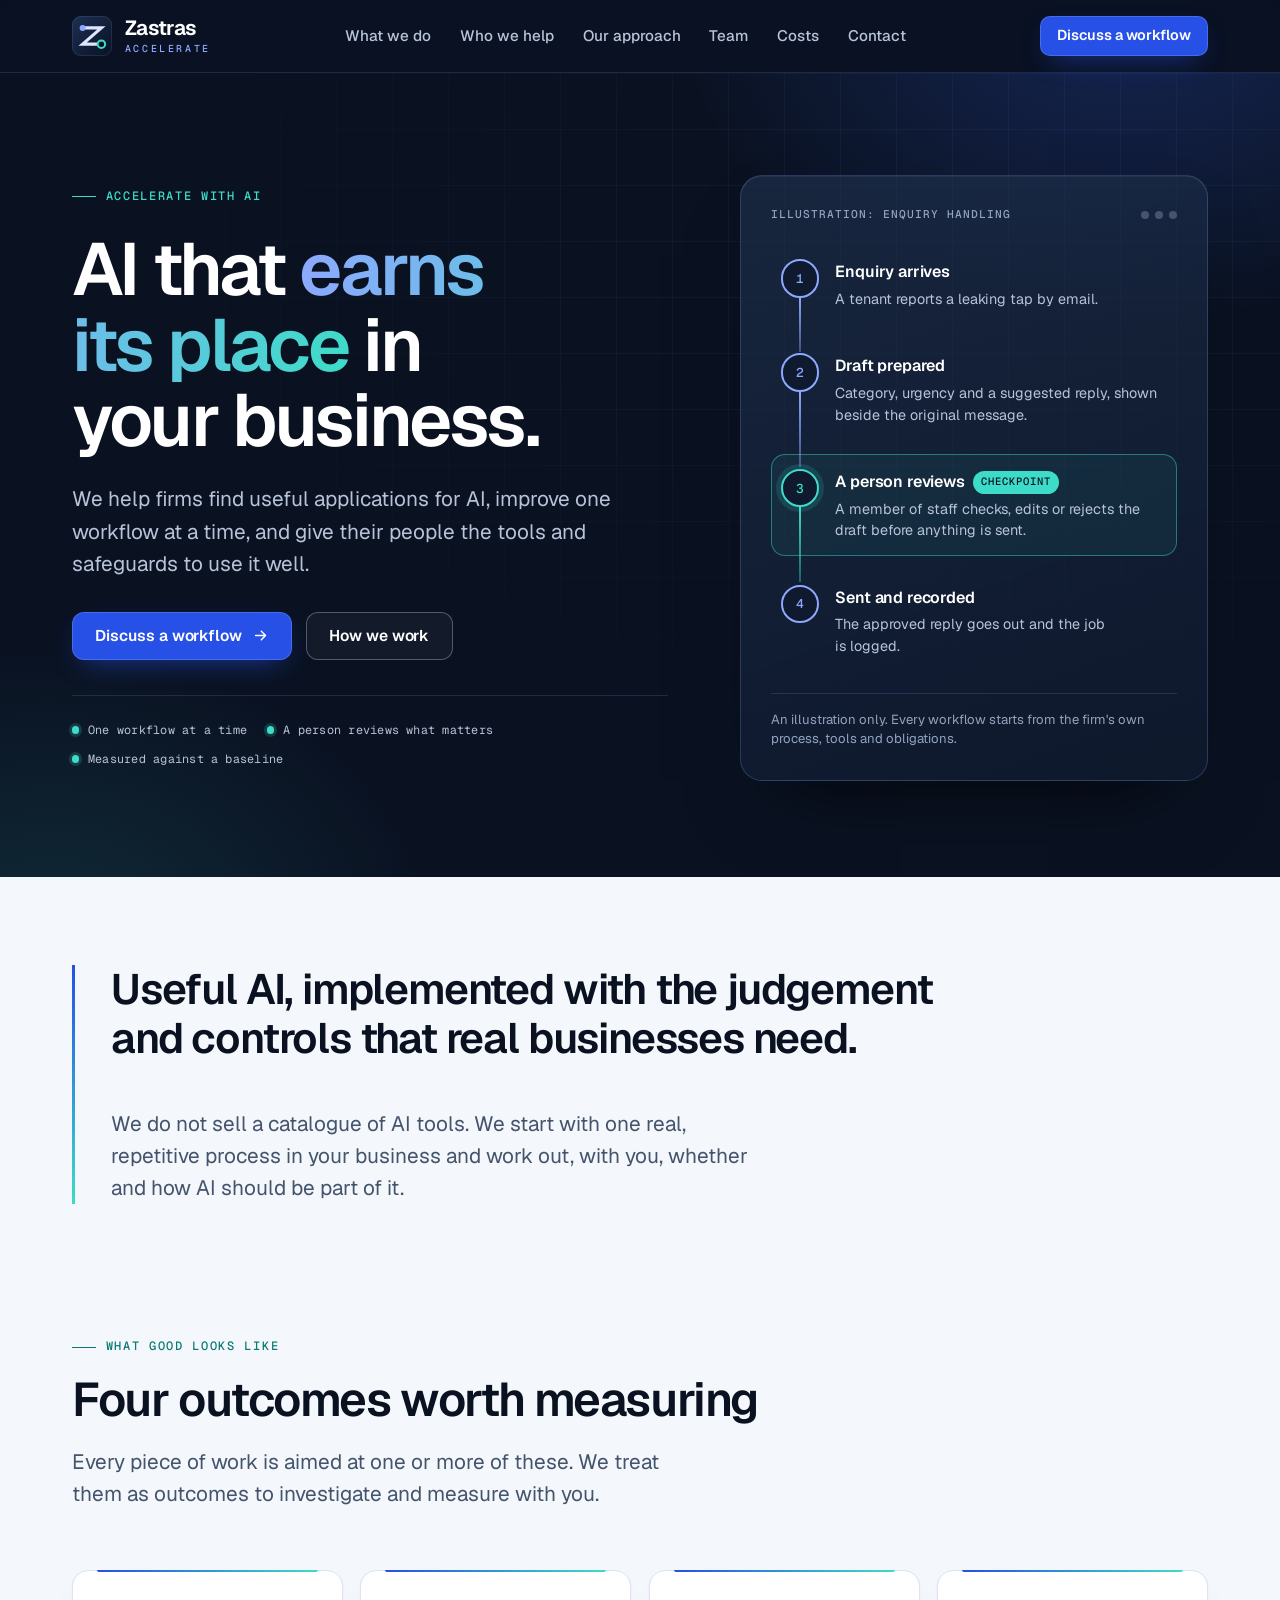
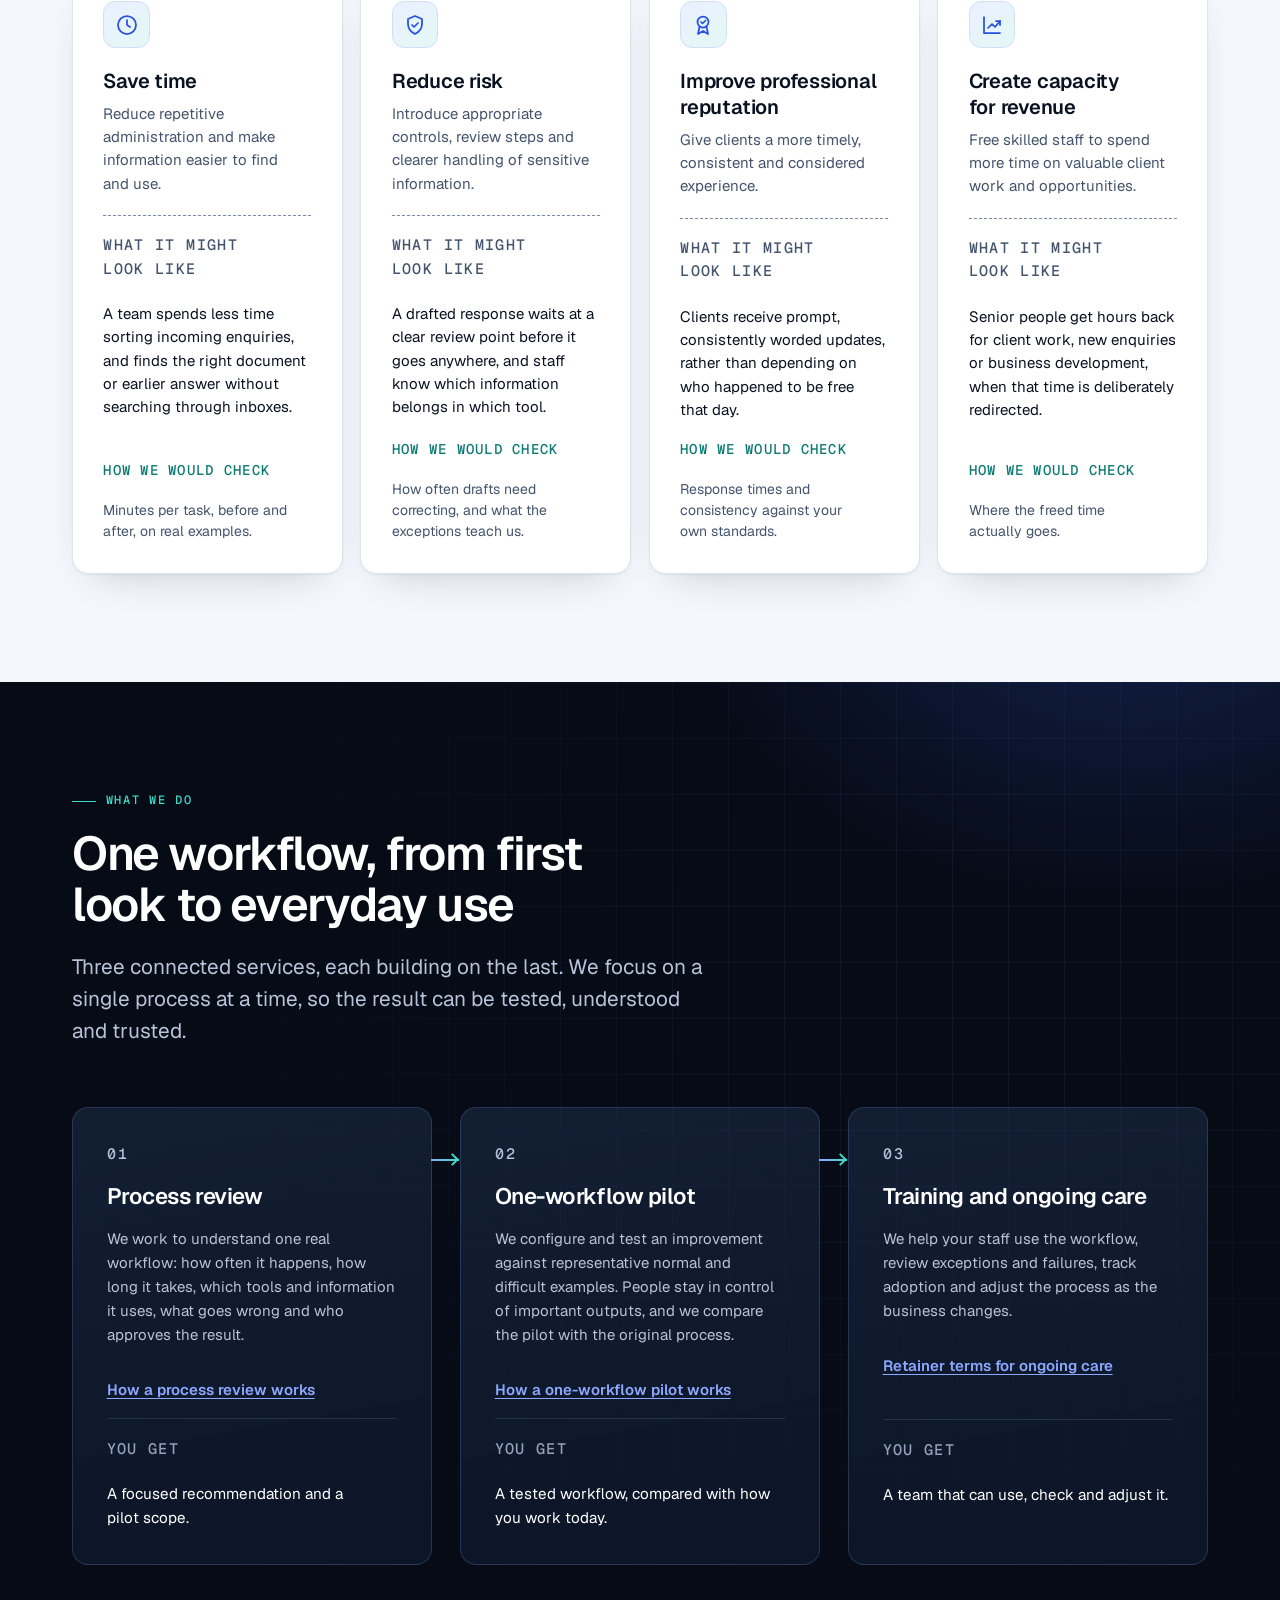
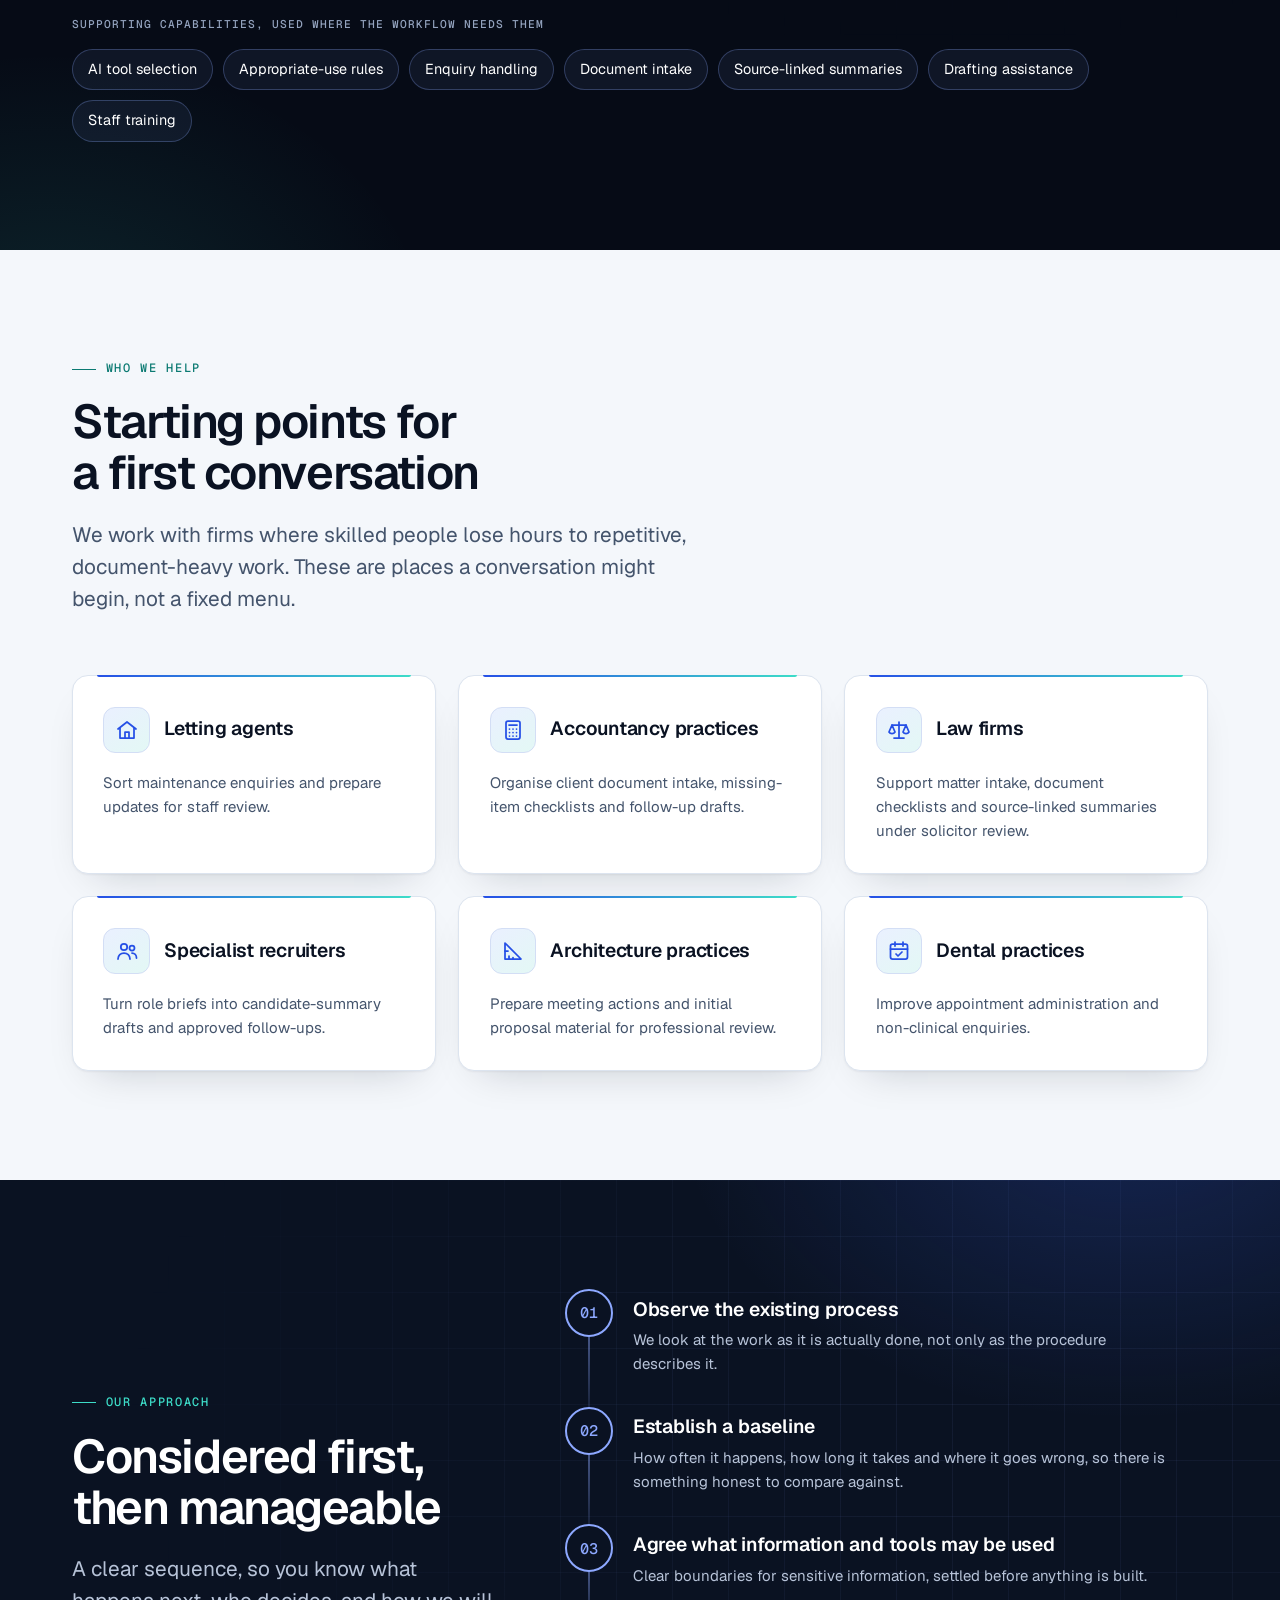
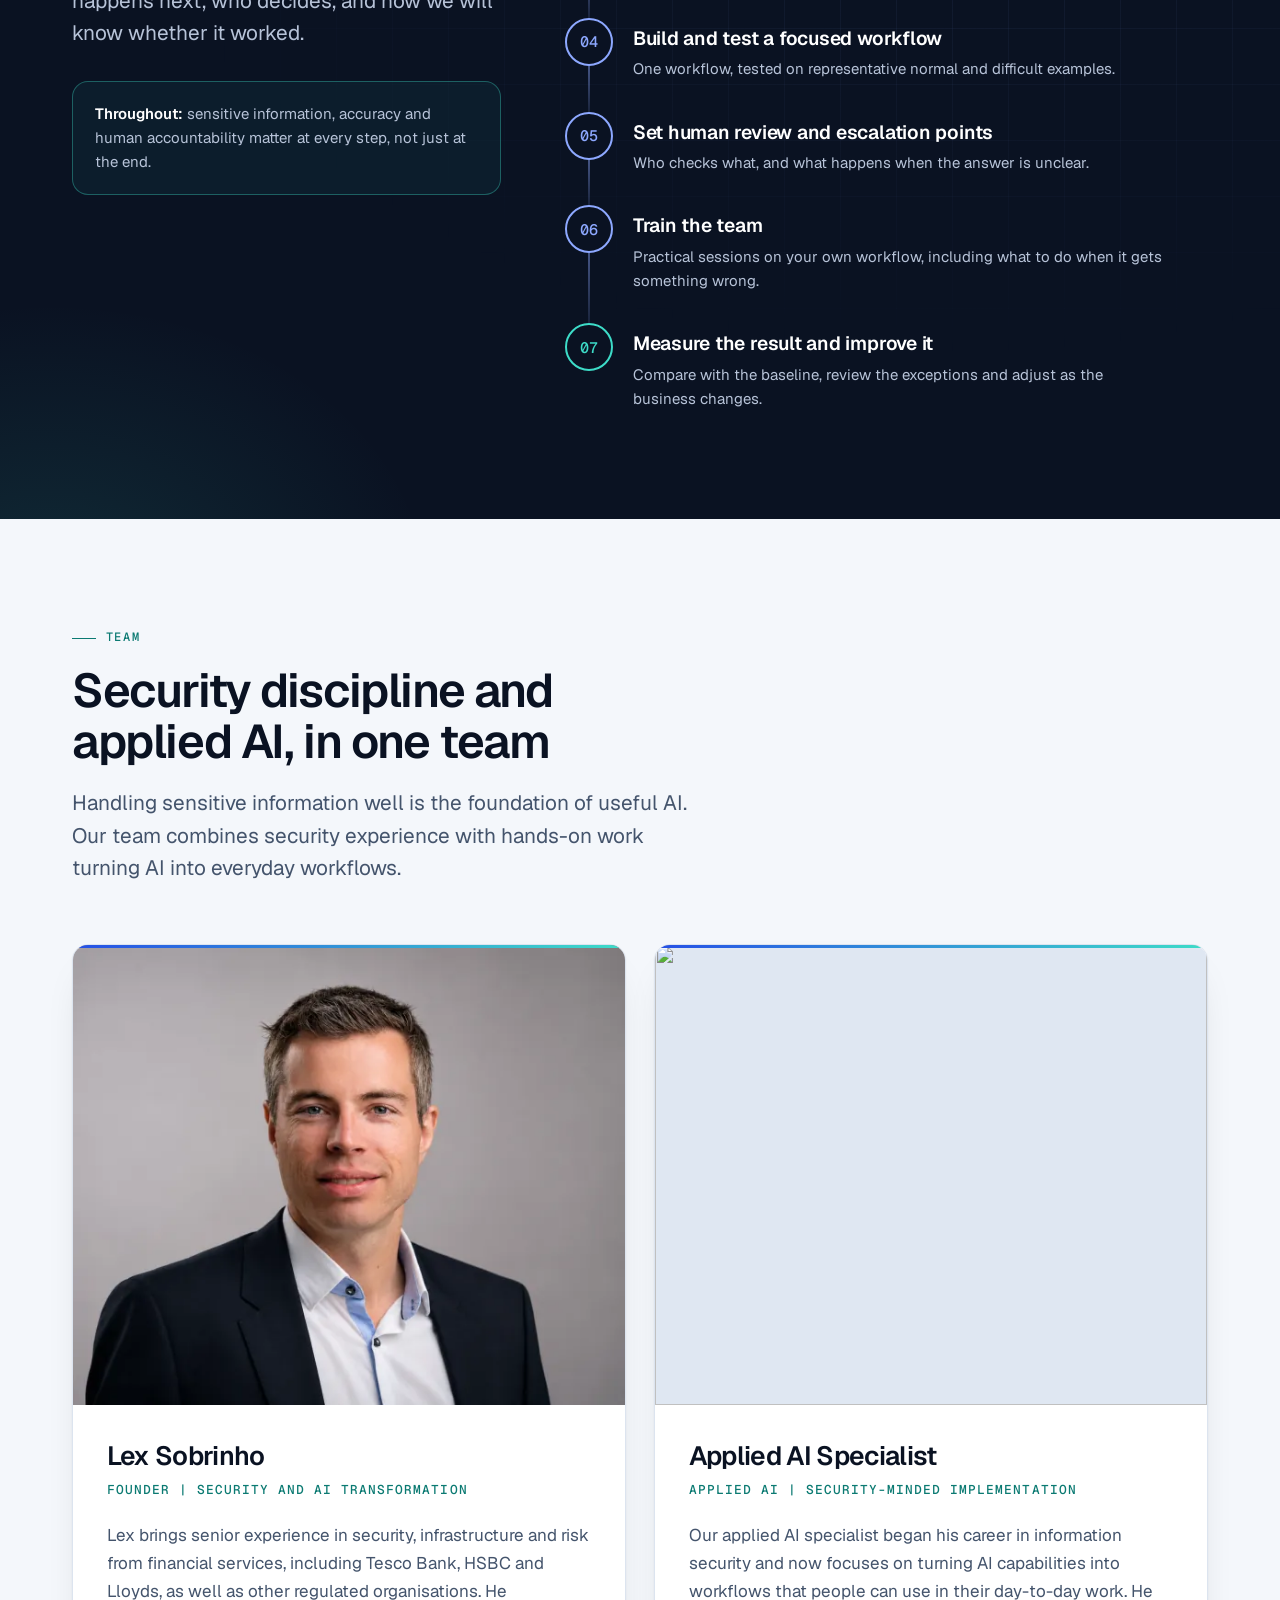
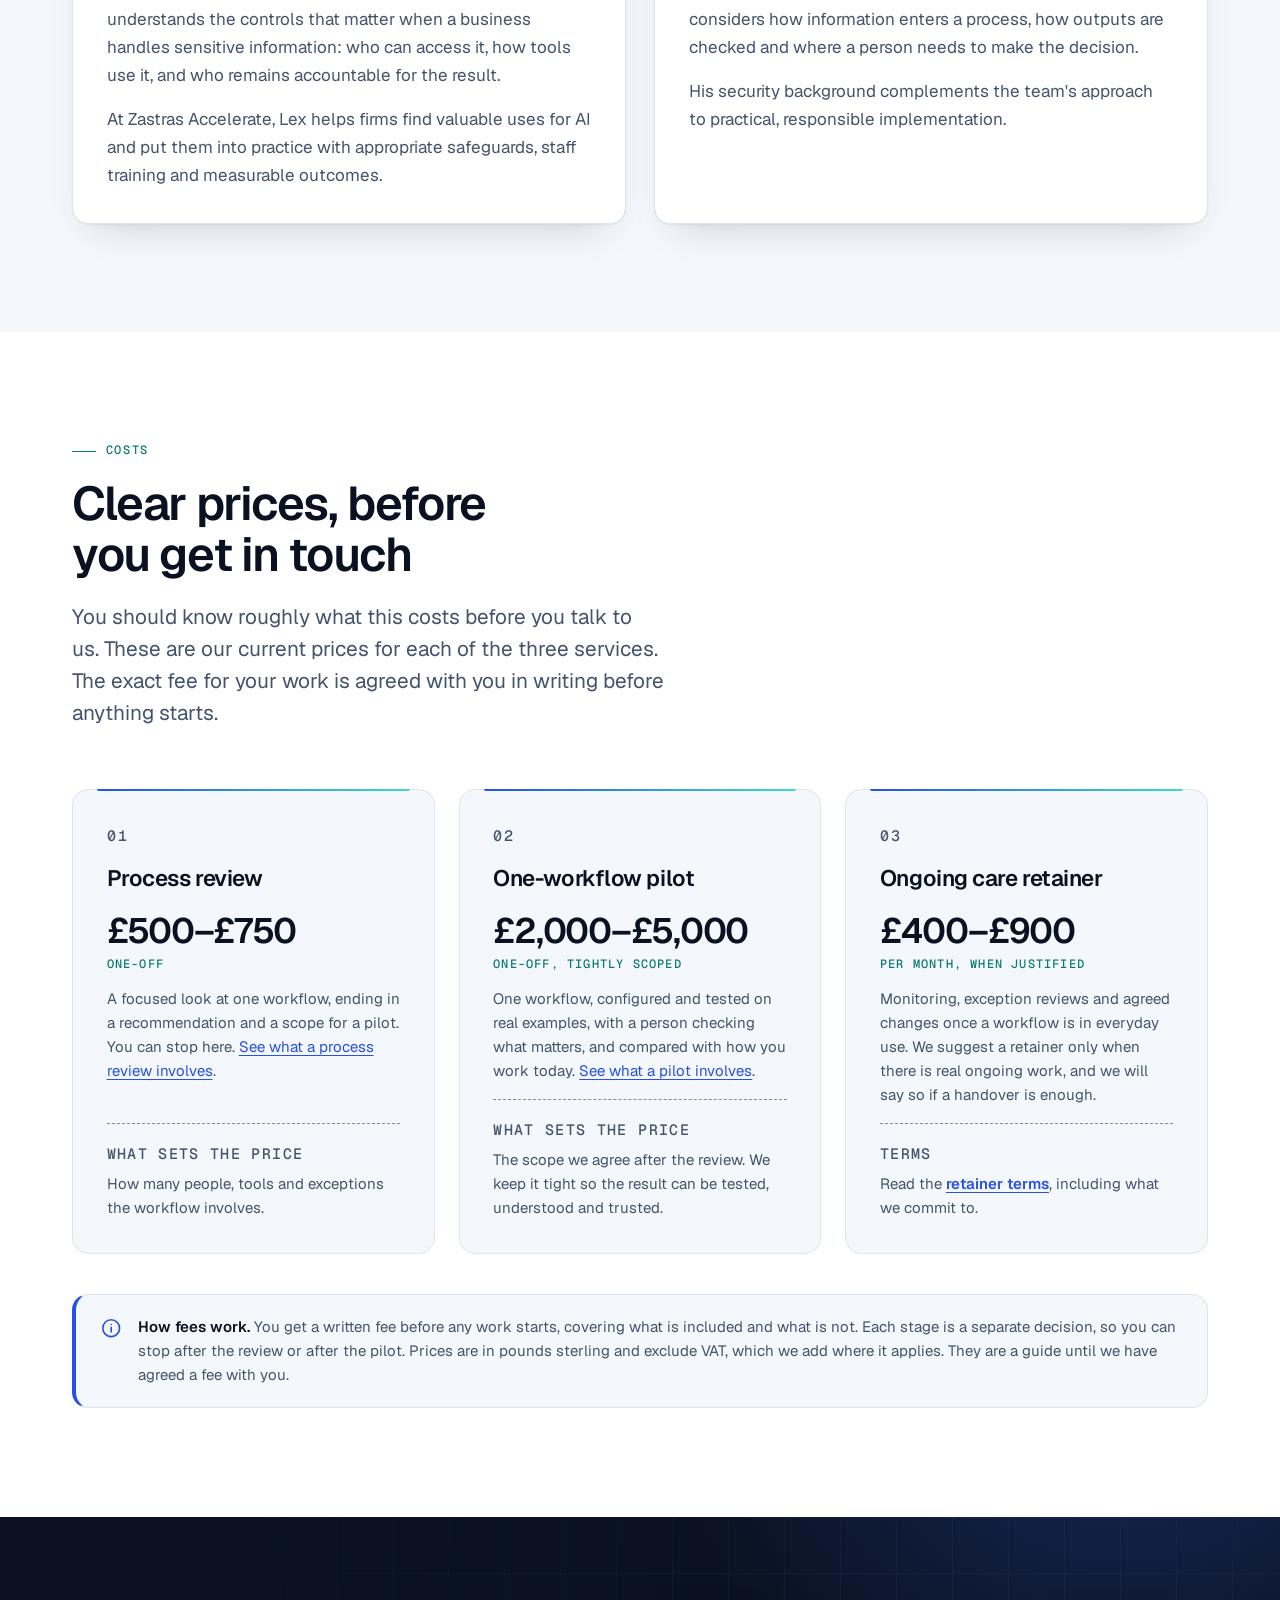
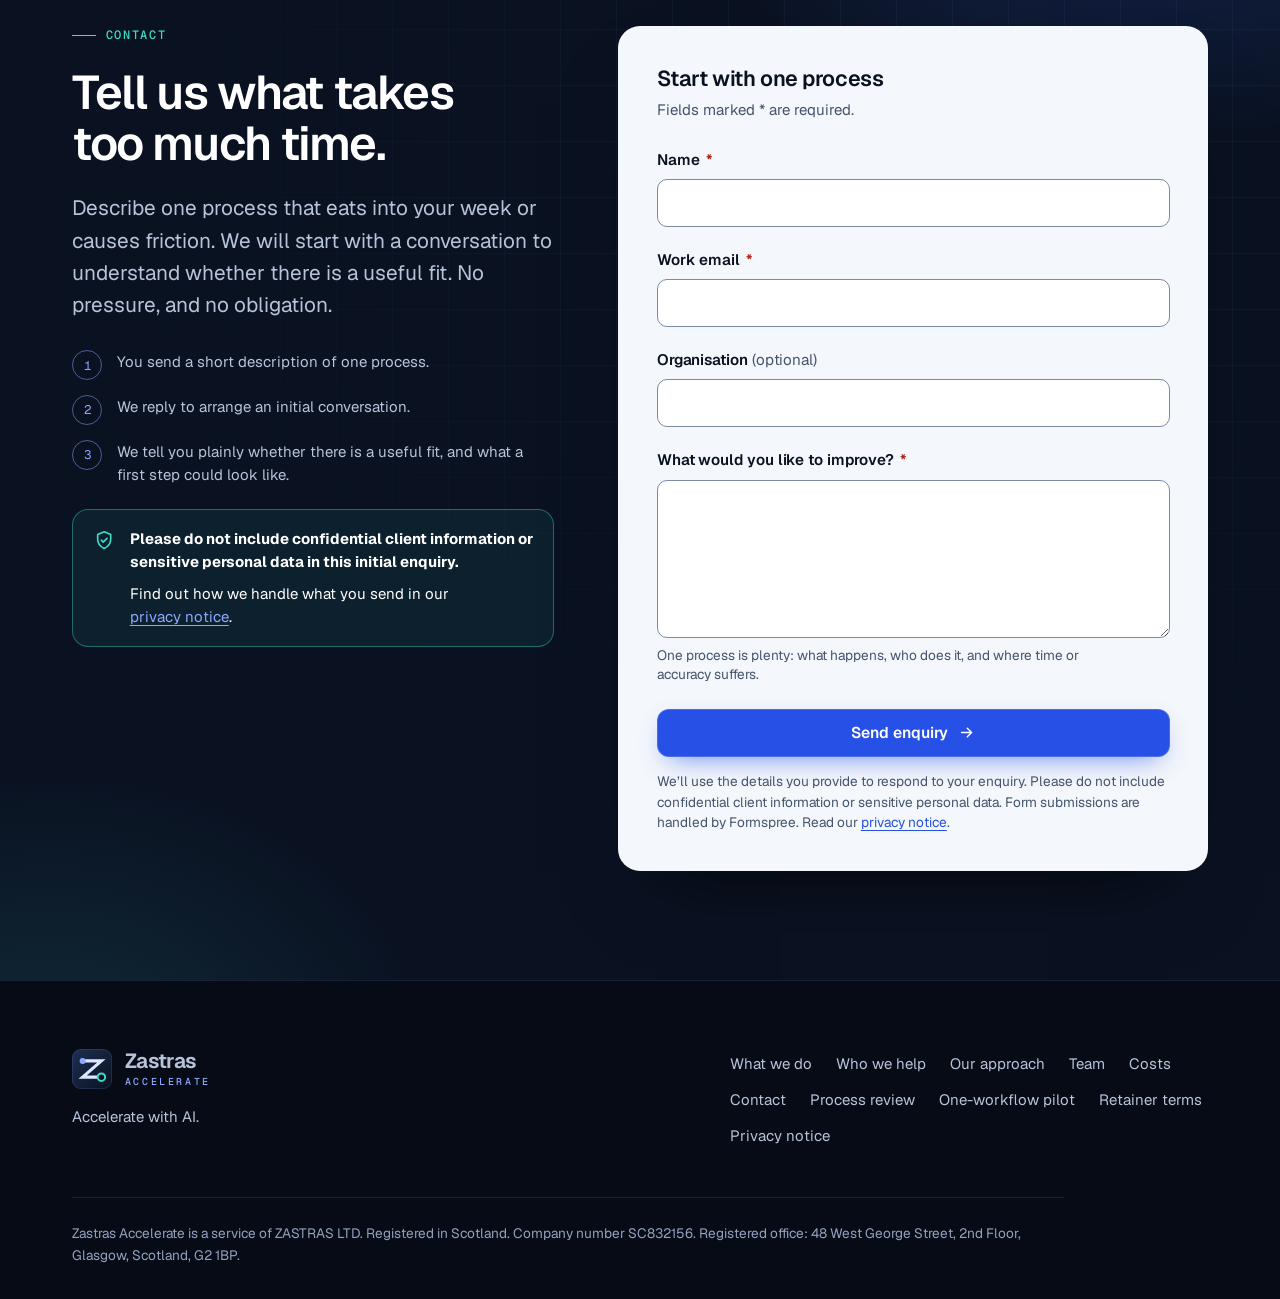
==== commit b7ea949f: "Make the site indexable and improve its SEO foundations Indexing - Remove the three PREVIEW-NOINDEX " ====
--- a/site/index.html
+++ b/site/index.html
@@ -3,12 +3,9 @@
 <head>
   <meta charset="utf-8">
   <meta name="viewport" content="width=device-width, initial-scale=1">
-  <title>Zastras Accelerate | Accelerate with AI</title>
-  <meta name="description" content="Accelerate with AI. We help you improve one workflow at a time, with the review steps and safeguards to use AI well.">
+  <title>AI consultancy for one workflow at a time | Zastras Accelerate</title>
+  <meta name="description" content="We help firms find useful uses for AI and improve one workflow at a time: a process review, a tested pilot and training, with a person reviewing what matters.">
   <link rel="canonical" href="https://zastras.uk/">
-
-  <!-- PREVIEW-NOINDEX: temporary. Delete this line (and its twin in privacy/index.html) at launch. See docs/CUTOVER.md. -->
-  <meta name="robots" content="noindex, nofollow">
 
   <!-- Formspree's "Restrict to Domain" relies on the Referer header, so do not tighten this policy. -->
   <meta name="referrer" content="strict-origin-when-cross-origin">
@@ -33,15 +30,30 @@
   <meta name="twitter:description" content="Accelerate with AI. One workflow at a time, with the safeguards to use AI well.">
   <meta name="twitter:image" content="https://zastras.uk/assets/img/og-image.png">
 
+  <!-- Organization, not LocalBusiness or ProfessionalService: the registered office is a company detail, not a place
+       the public can visit, so no address, opening hours or contact point is declared. -->
   <script type="application/ld+json">
   {
     "@context": "https://schema.org",
-    "@type": "ProfessionalService",
-    "name": "Zastras Accelerate",
-    "legalName": "ZASTRAS LTD",
-    "url": "https://zastras.uk/",
-    "logo": "https://zastras.uk/assets/img/logo-mark-512.png",
-    "description": "Consultancy helping firms accelerate their use of AI, one workflow at a time."
+    "@graph": [
+      {
+        "@type": "Organization",
+        "@id": "https://zastras.uk/#organization",
+        "name": "Zastras Accelerate",
+        "legalName": "ZASTRAS LTD",
+        "url": "https://zastras.uk/",
+        "logo": "https://zastras.uk/assets/img/logo-mark-512.png",
+        "description": "Consultancy helping firms accelerate their use of AI, one workflow at a time."
+      },
+      {
+        "@type": "WebSite",
+        "@id": "https://zastras.uk/#website",
+        "name": "Zastras Accelerate",
+        "url": "https://zastras.uk/",
+        "inLanguage": "en-GB",
+        "publisher": { "@id": "https://zastras.uk/#organization" }
+      }
+    ]
   }
   </script>
 
@@ -270,6 +282,7 @@
             <p class="service__num">01</p>
             <h3>Process review</h3>
             <p>We work to understand one real workflow: how often it happens, how long it takes, which tools and information it uses, what goes wrong and who approves the result.</p>
+            <p class="service__more"><a href="process-review/">How a process review works</a></p>
             <div class="service__out">
               <p class="label">You get</p>
               <p>A focused recommendation and a pilot scope.</p>
@@ -279,6 +292,7 @@
             <p class="service__num">02</p>
             <h3>One-workflow pilot</h3>
             <p>We configure and test an improvement against representative normal and difficult examples. People stay in control of important outputs, and we compare the pilot with the original process.</p>
+            <p class="service__more"><a href="one-workflow-pilot/">How a one-workflow pilot works</a></p>
             <div class="service__out">
               <p class="label">You get</p>
               <p>A tested workflow, compared with how you work today.</p>
@@ -288,6 +302,7 @@
             <p class="service__num">03</p>
             <h3>Training and ongoing care</h3>
             <p>We help your staff use the workflow, review exceptions and failures, track adoption and adjust the process as the business changes.</p>
+            <p class="service__more"><a href="retainer/">Retainer terms for ongoing care</a></p>
             <div class="service__out">
               <p class="label">You get</p>
               <p>A team that can use, check and adjust it.</p>
@@ -475,16 +490,12 @@
           </article>
 
           <!-- ===== Profile 2: Applied AI Specialist =====
-               The photograph is in place; the name and biography are not yet public. To add the name later:
-               replace the <h3> and the role line, edit the paragraphs, and update the alt text.
-               Keep the filenames generic until the person agrees to be named. See README. -->
+               The name, photograph and biography are not yet public. The abstract graphic is intentional.
+               To add them later: replace the <img> (src, width, height, alt), the <h3> and the role line,
+               and edit the paragraphs. Keep the filename generic until the person agrees to be named. See README. -->
           <article class="card profile" aria-labelledby="profile-specialist">
             <figure class="portrait" style="--portrait-pos: 50% 40%">
-              <img src="assets/img/team/applied-ai-specialist-1200.webp"
-                   srcset="assets/img/team/applied-ai-specialist-600.webp 600w, assets/img/team/applied-ai-specialist-1200.webp 1200w"
-                   sizes="(min-width: 56rem) 35rem, calc(100vw - 2.5rem)"
-                   width="1200" height="1000" loading="lazy" decoding="async"
-                   alt="Portrait of our applied AI specialist, in a navy knitted sweater against a dark grey background">
+              <img src="assets/img/team/applied-ai-specialist.svg" width="1200" height="1000" loading="lazy" decoding="async" alt="">
             </figure>
             <div class="profile__body">
               <h3 id="profile-specialist">Applied AI Specialist</h3>
@@ -514,7 +525,7 @@
             <p class="price__num">01</p>
             <h3>Process review</h3>
             <p class="price__amount"><span aria-hidden="true">£500–£750</span><span class="visually-hidden">£500 to £750</span><span class="price__unit">One-off</span></p>
-            <p>A focused look at one workflow, ending in a recommendation and a scope for a pilot. You can stop here.</p>
+            <p>A focused look at one workflow, ending in a recommendation and a scope for a pilot. You can stop here. <a href="process-review/">See what a process review involves</a>.</p>
             <div class="price__foot">
               <p class="label">What sets the price</p>
               <p>How many people, tools and exceptions the workflow involves.</p>
@@ -525,7 +536,7 @@
             <p class="price__num">02</p>
             <h3>One-workflow pilot</h3>
             <p class="price__amount"><span aria-hidden="true">£2,000–£5,000</span><span class="visually-hidden">£2,000 to £5,000</span><span class="price__unit">One-off, tightly scoped</span></p>
-            <p>One workflow, configured and tested on real examples, with a person checking what matters, and compared with how you work today.</p>
+            <p>One workflow, configured and tested on real examples, with a person checking what matters, and compared with how you work today. <a href="one-workflow-pilot/">See what a pilot involves</a>.</p>
             <div class="price__foot">
               <p class="label">What sets the price</p>
               <p>The scope we agree after the review. We keep it tight so the result can be tested, understood and trusted.</p>
@@ -655,6 +666,8 @@
             <li><a href="#team">Team</a></li>
             <li><a href="#costs">Costs</a></li>
             <li><a href="#contact">Contact</a></li>
+            <li><a href="process-review/">Process review</a></li>
+            <li><a href="one-workflow-pilot/">One-workflow pilot</a></li>
             <li><a href="retainer/">Retainer terms</a></li>
             <li><a href="privacy/">Privacy notice</a></li>
           </ul>
--- a/site/assets/css/main.css
+++ b/site/assets/css/main.css
@@ -663,6 +663,8 @@
 }
 .service h3 { font-size: 1.4rem; letter-spacing: -0.02em; }
 .service p { color: var(--mist); font-size: var(--fs-small); line-height: 1.6; }
+.service .service__more a { color: var(--blue-300); font-weight: 600; }
+.service .service__more a:hover { color: var(--white); }
 .service__out {
   margin-top: auto;
   padding-top: 1.1rem;
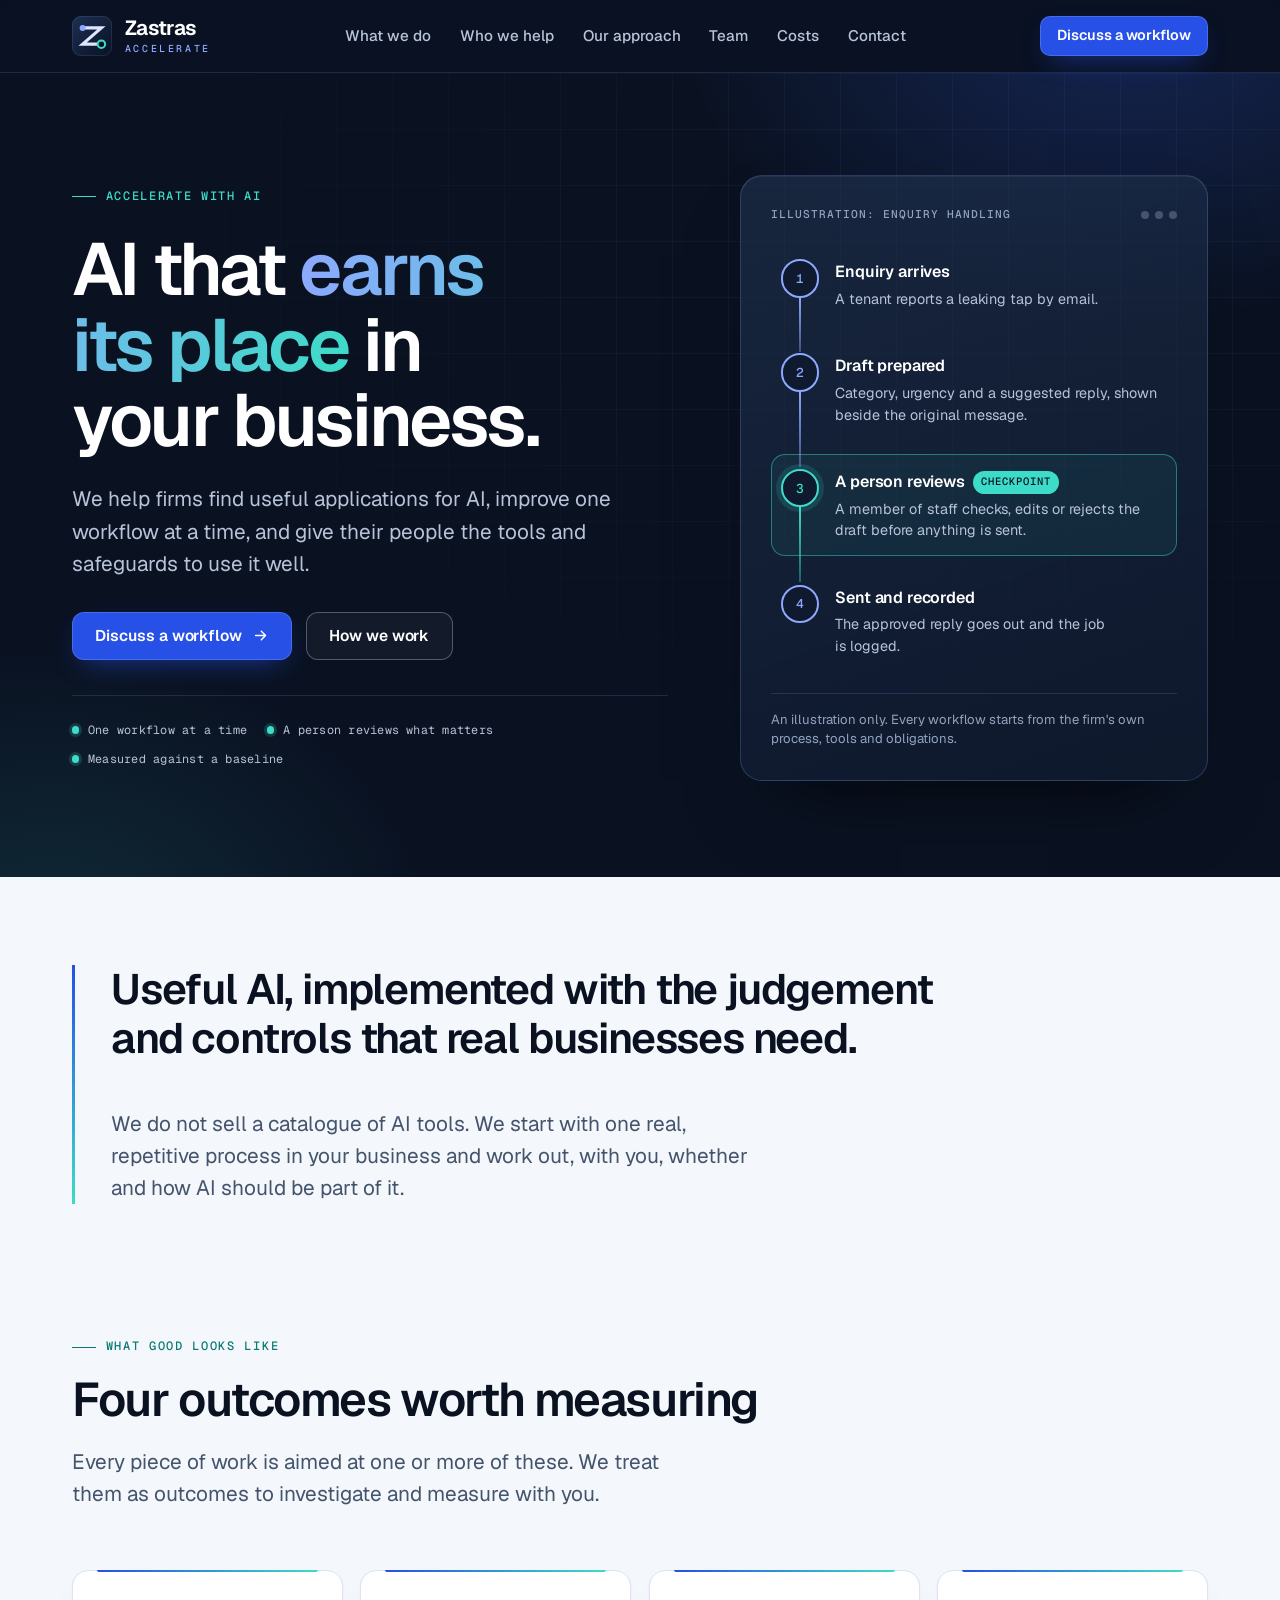
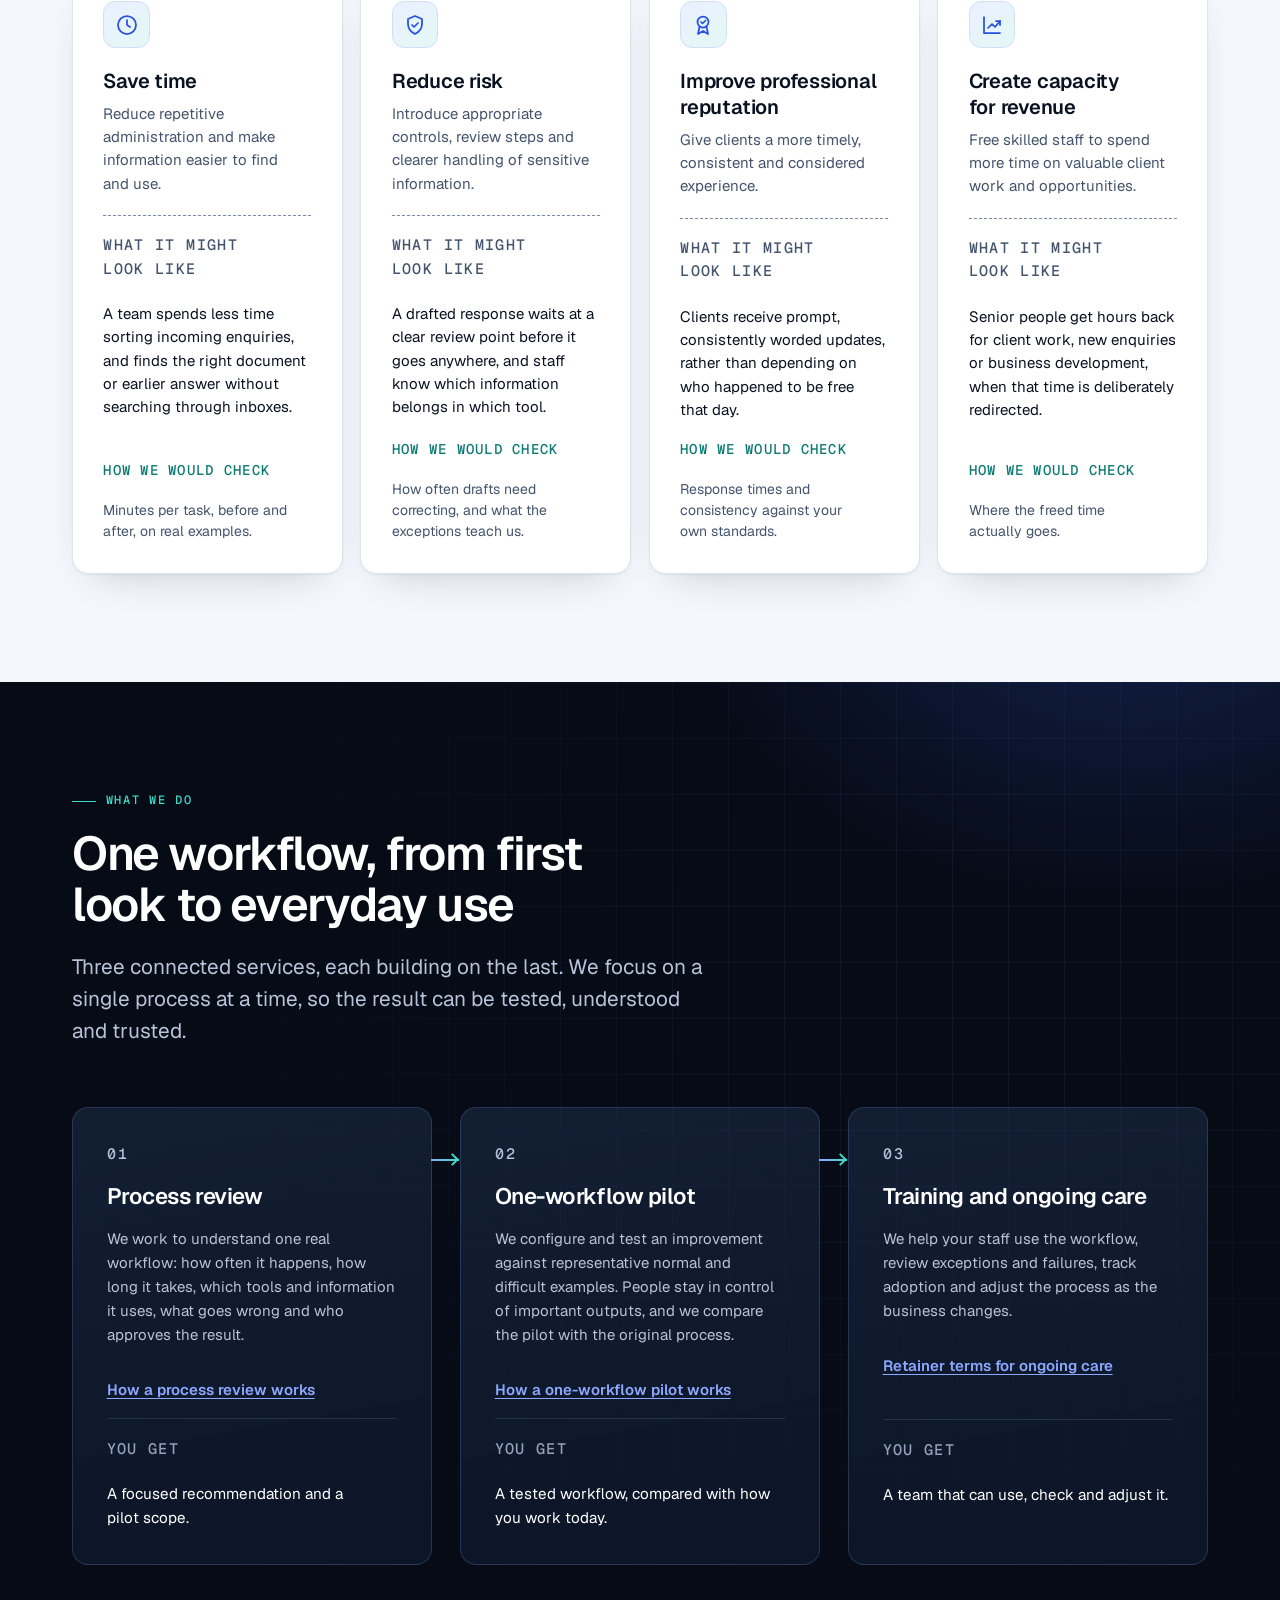
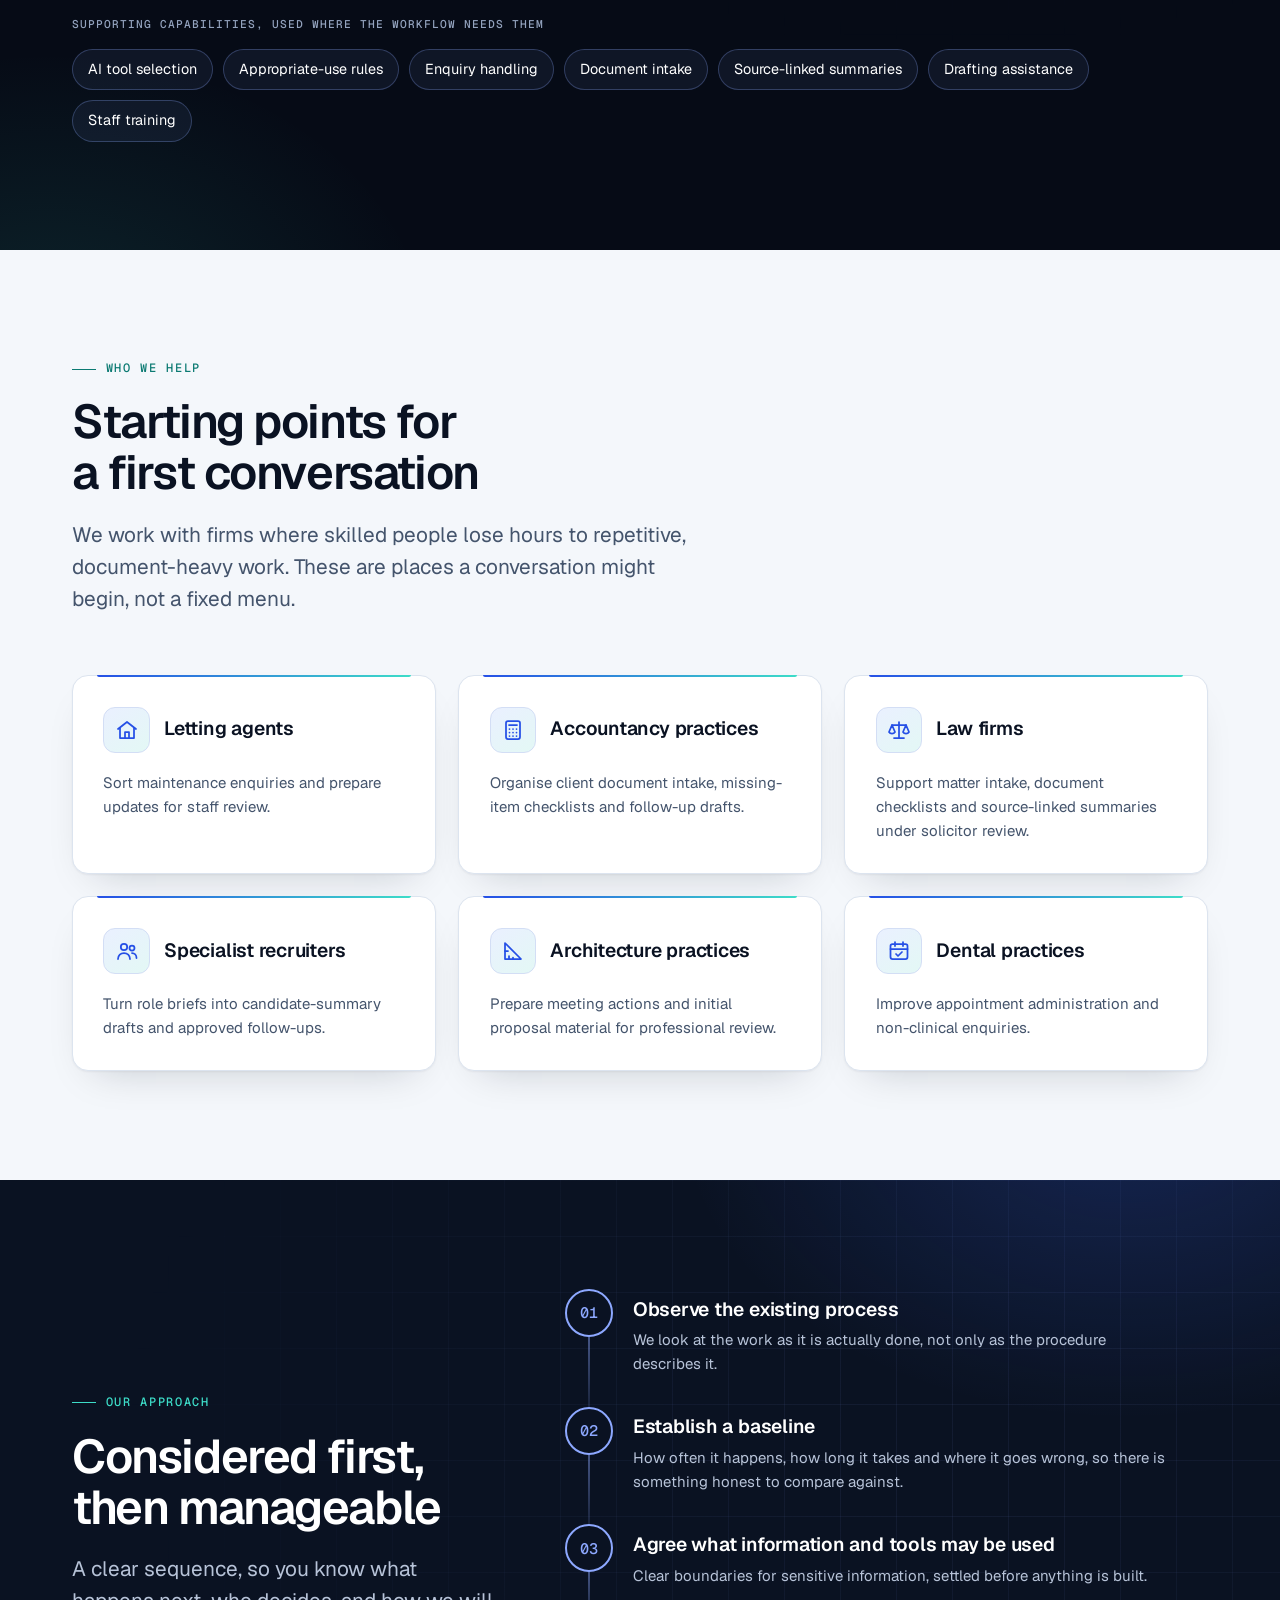
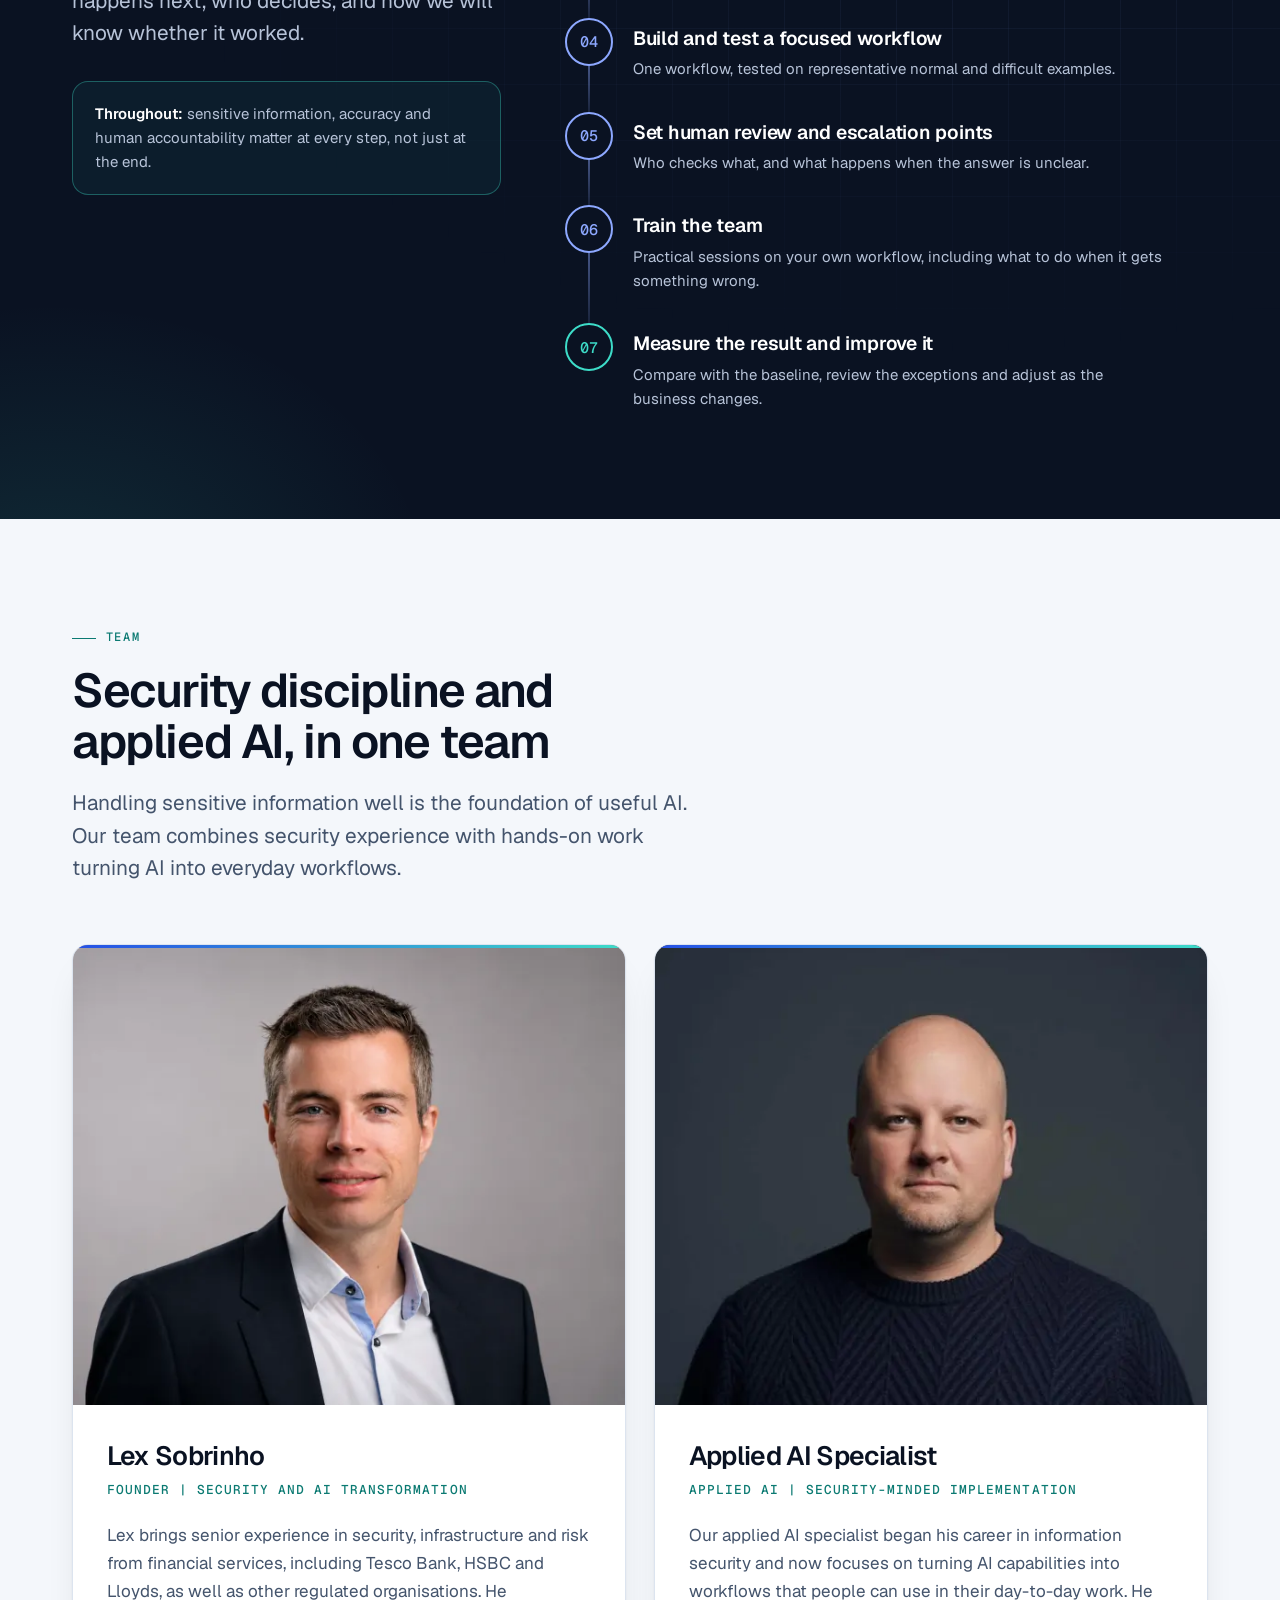
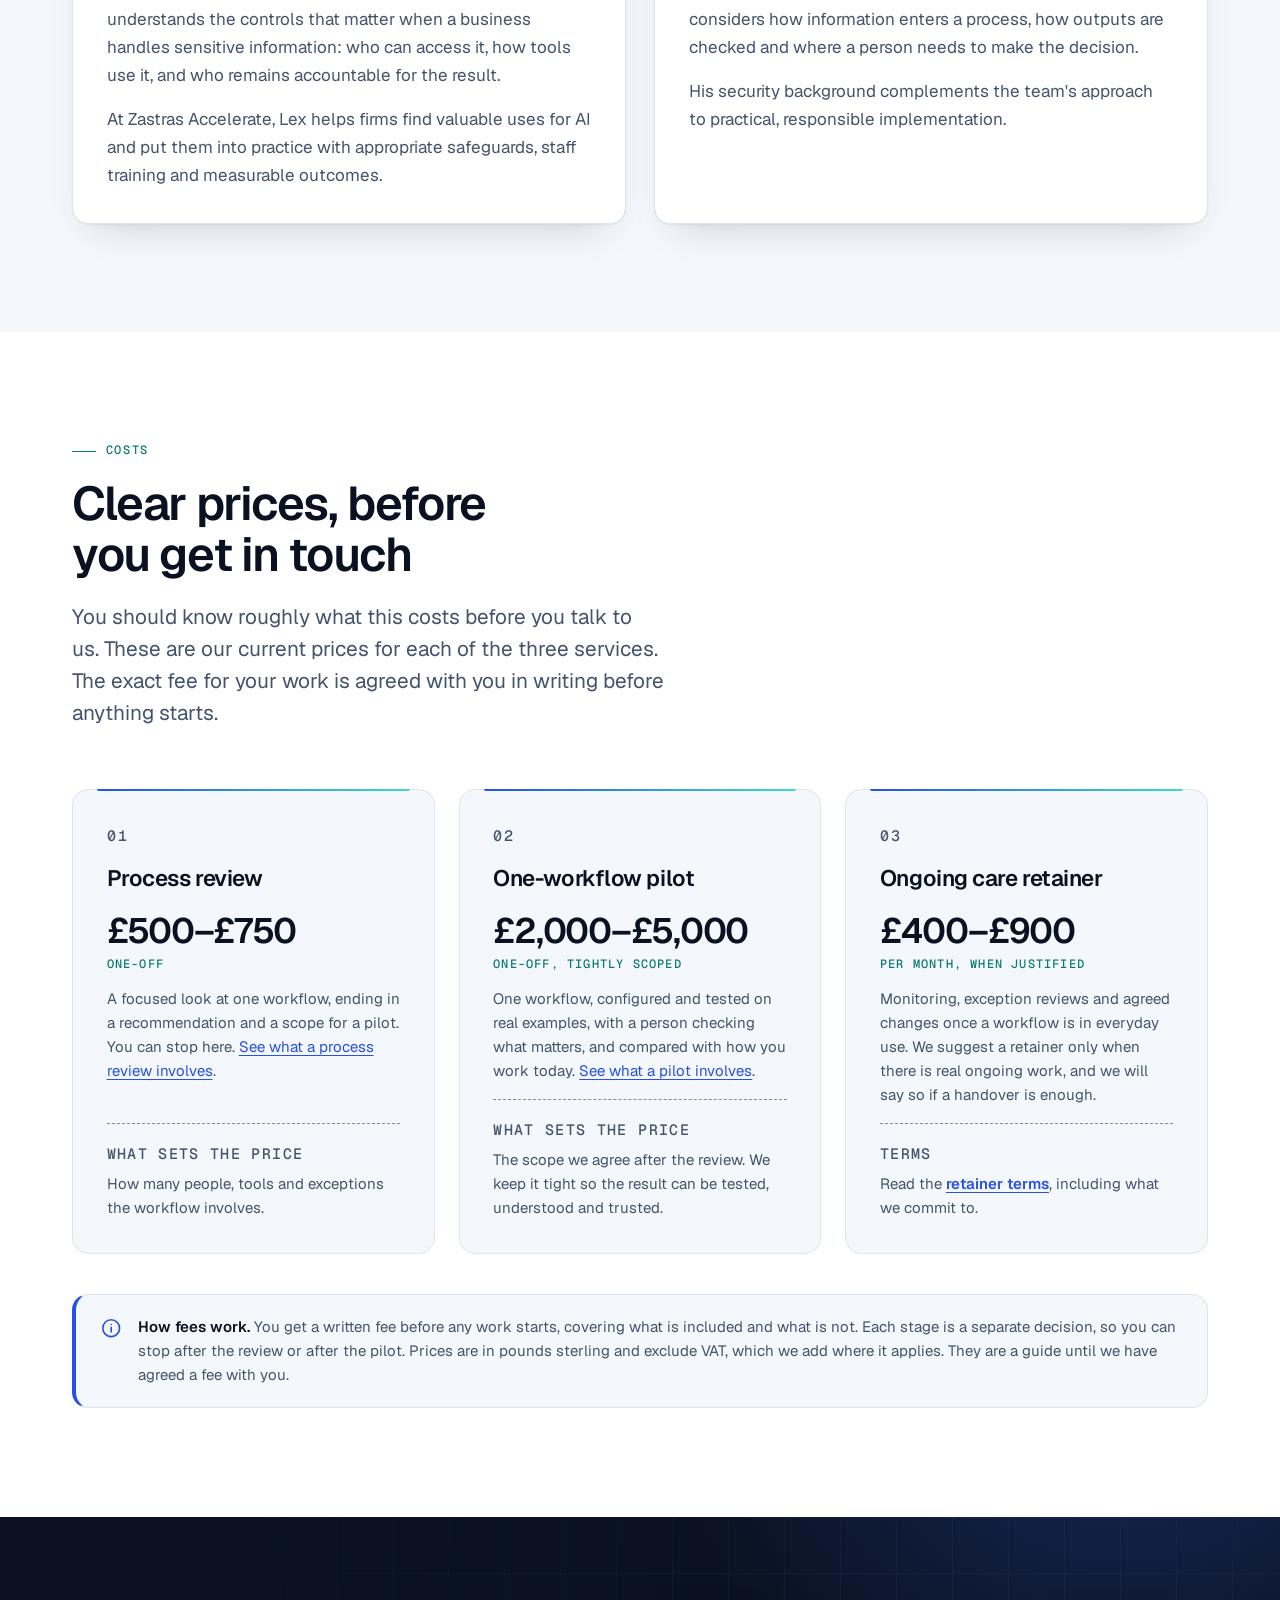
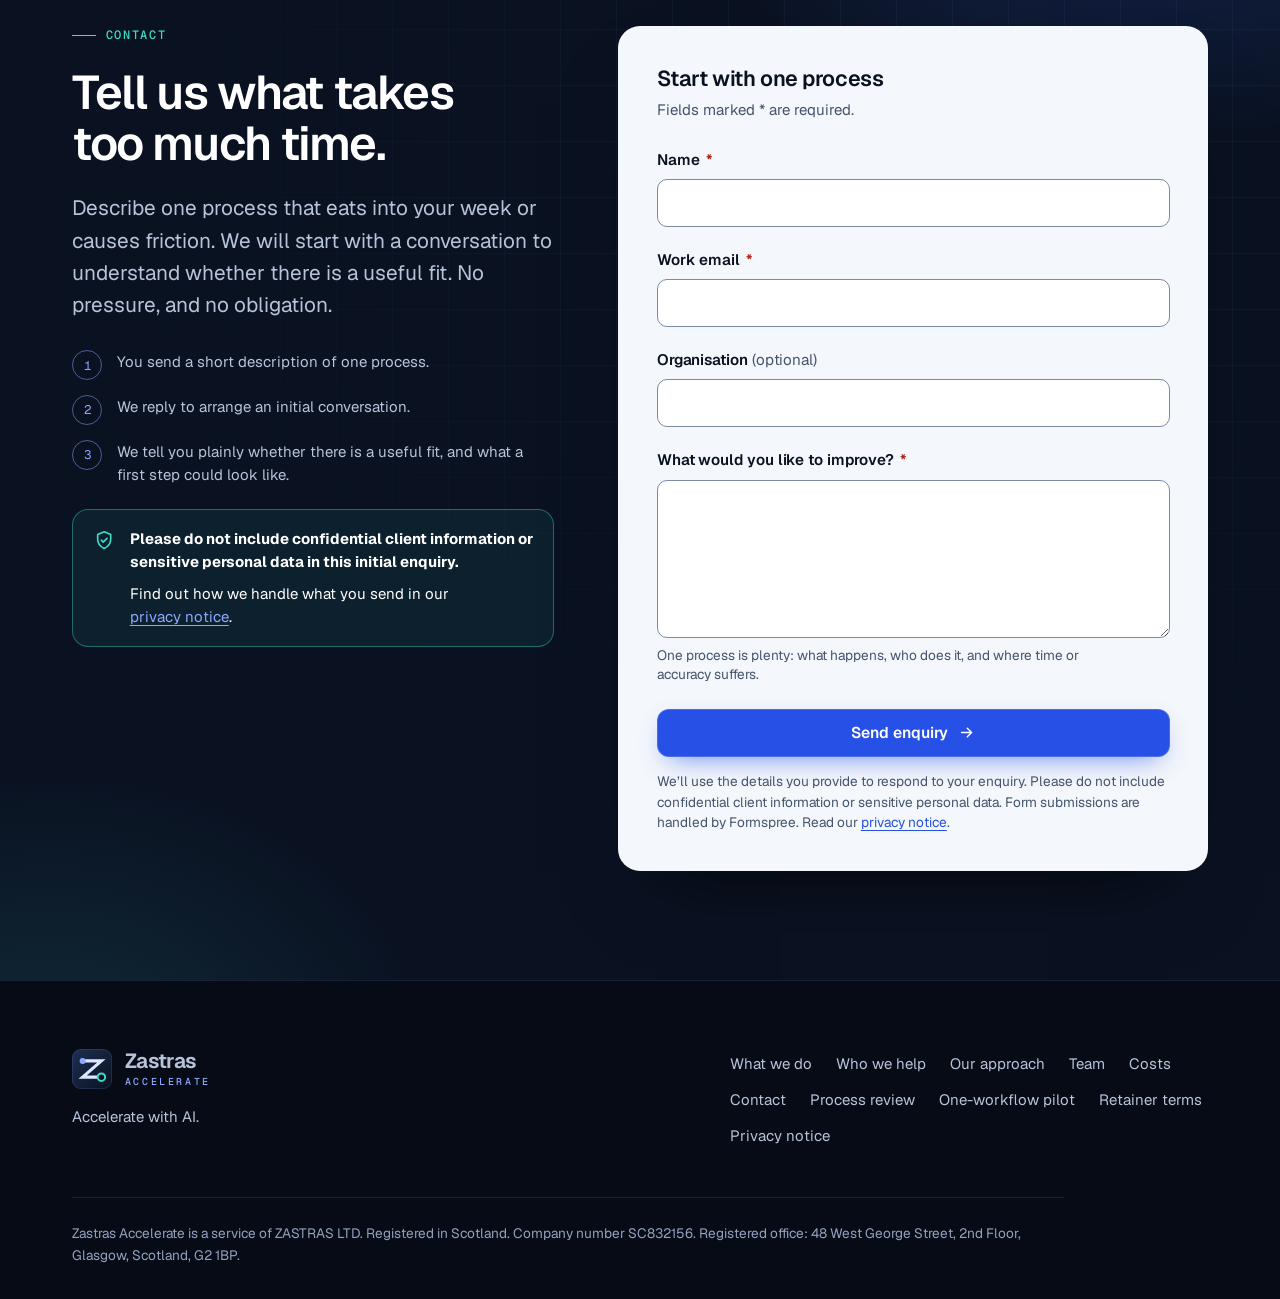
==== commit 414868a0: "Merge pull request #18 from zastras/claude/remove-smaller-firms-c144c9 Add the applied AI specialist" ====
--- a/site/index.html
+++ b/site/index.html
@@ -490,12 +490,16 @@
           </article>
 
           <!-- ===== Profile 2: Applied AI Specialist =====
-               The name, photograph and biography are not yet public. The abstract graphic is intentional.
-               To add them later: replace the <img> (src, width, height, alt), the <h3> and the role line,
-               and edit the paragraphs. Keep the filename generic until the person agrees to be named. See README. -->
+               The photograph is in place; the name and biography are not yet public. To add the name later:
+               replace the <h3> and the role line, edit the paragraphs, and update the alt text.
+               Keep the filenames generic until the person agrees to be named. See README. -->
           <article class="card profile" aria-labelledby="profile-specialist">
             <figure class="portrait" style="--portrait-pos: 50% 40%">
-              <img src="assets/img/team/applied-ai-specialist.svg" width="1200" height="1000" loading="lazy" decoding="async" alt="">
+              <img src="assets/img/team/applied-ai-specialist-1200.webp"
+                   srcset="assets/img/team/applied-ai-specialist-600.webp 600w, assets/img/team/applied-ai-specialist-1200.webp 1200w"
+                   sizes="(min-width: 56rem) 35rem, calc(100vw - 2.5rem)"
+                   width="1200" height="1000" loading="lazy" decoding="async"
+                   alt="Portrait of our applied AI specialist, in a navy knitted sweater against a dark grey background">
             </figure>
             <div class="profile__body">
               <h3 id="profile-specialist">Applied AI Specialist</h3>
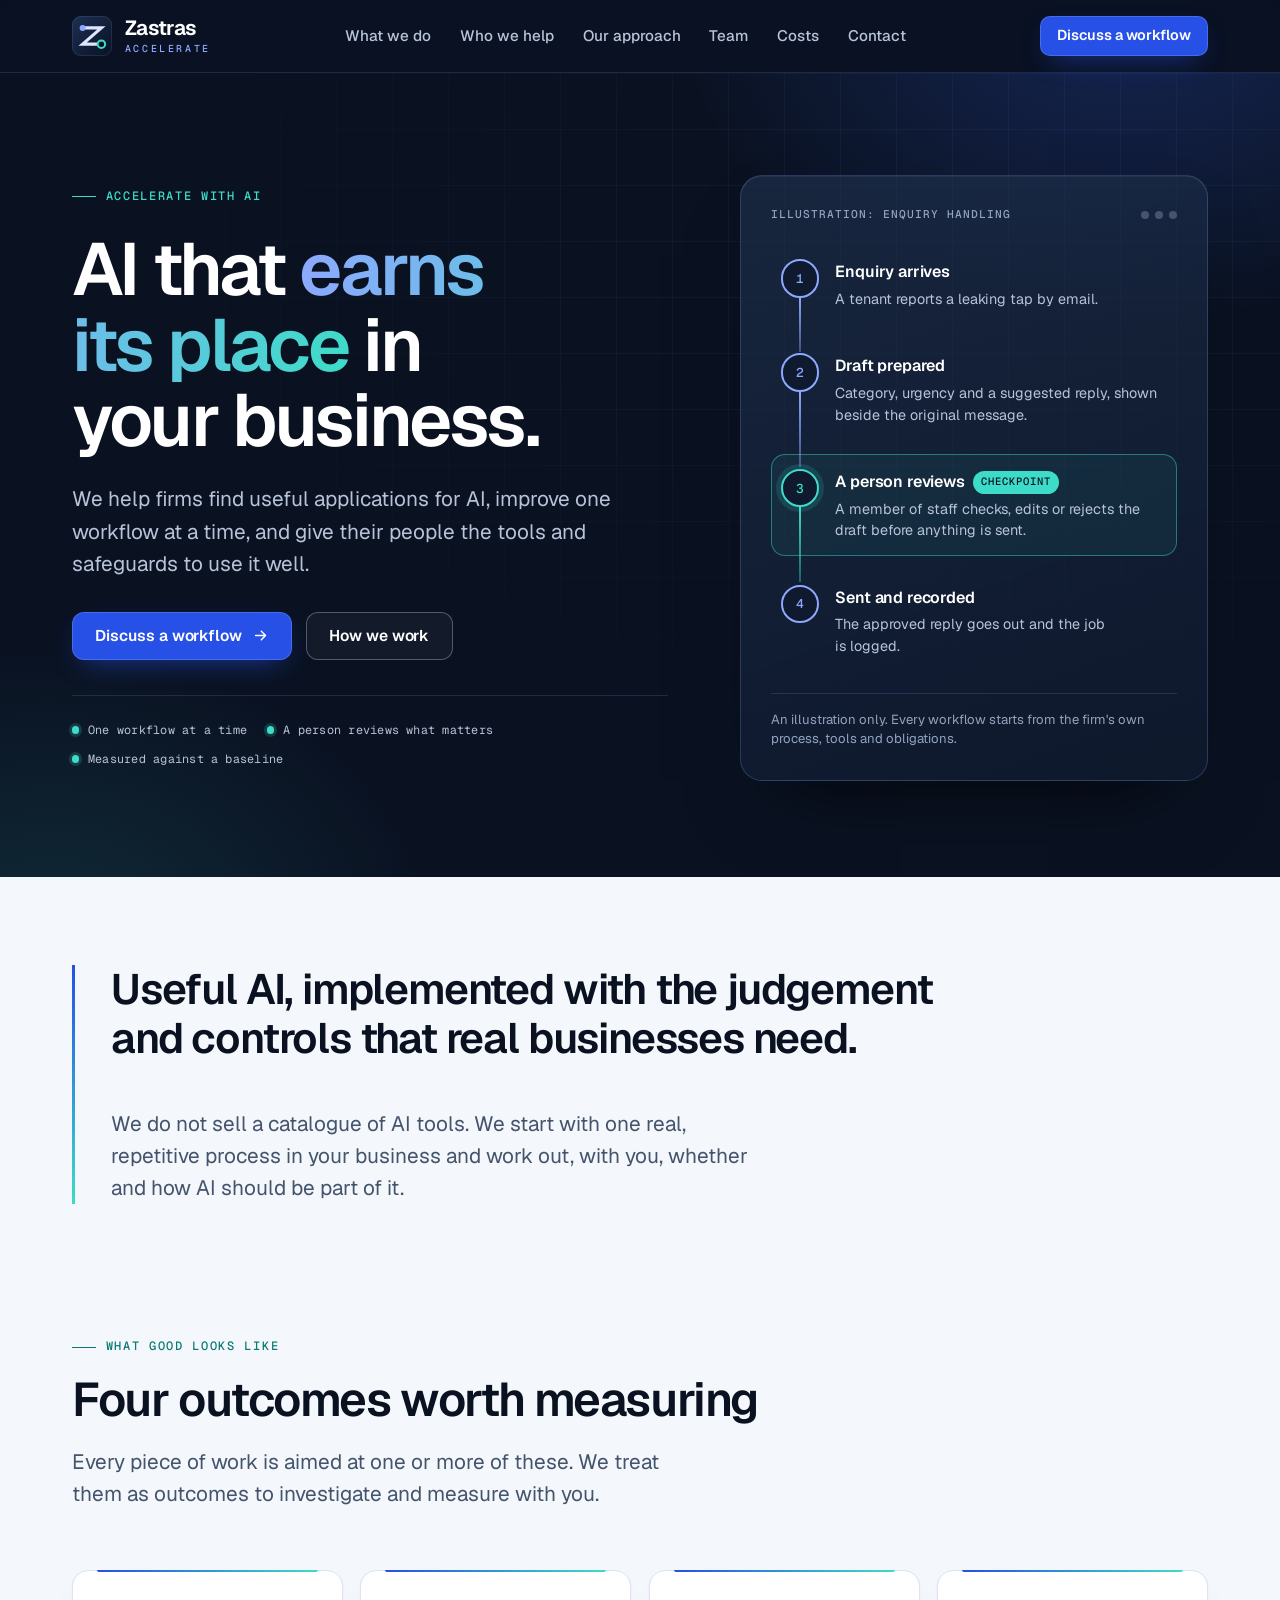
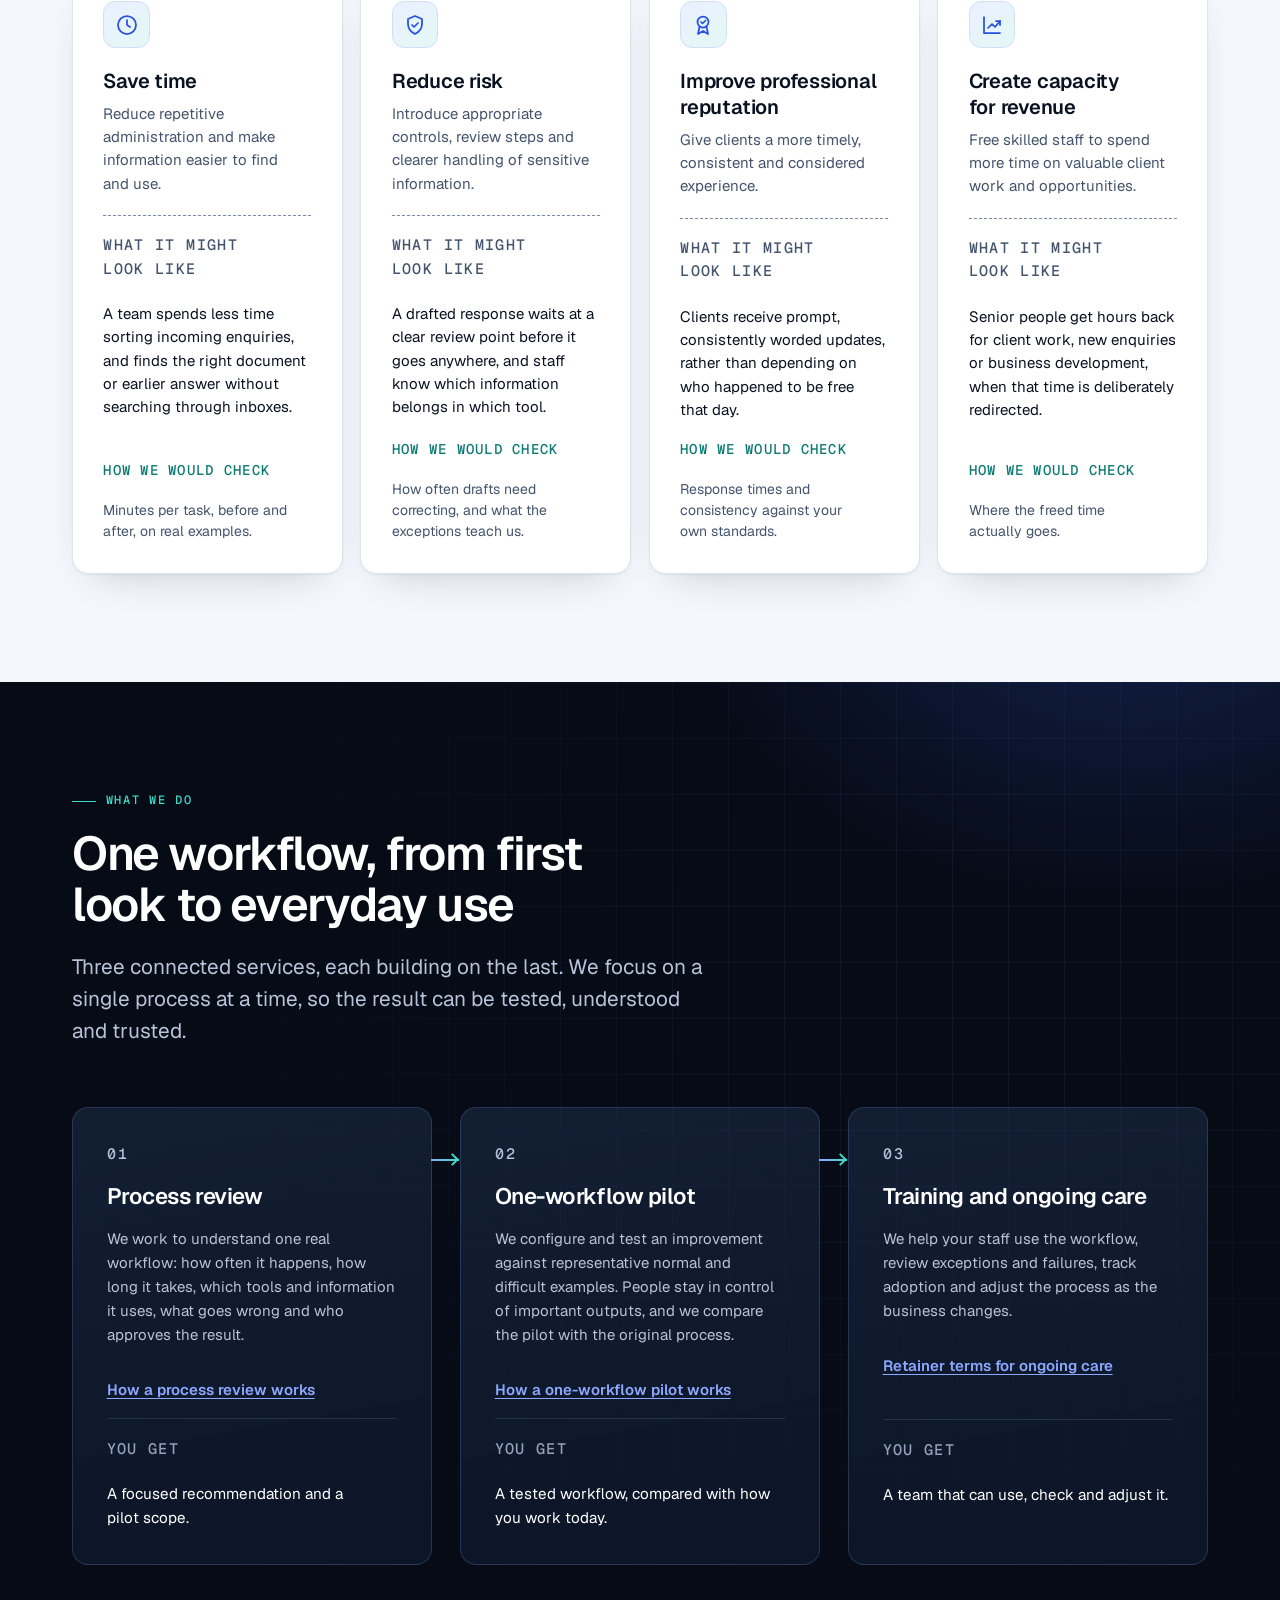
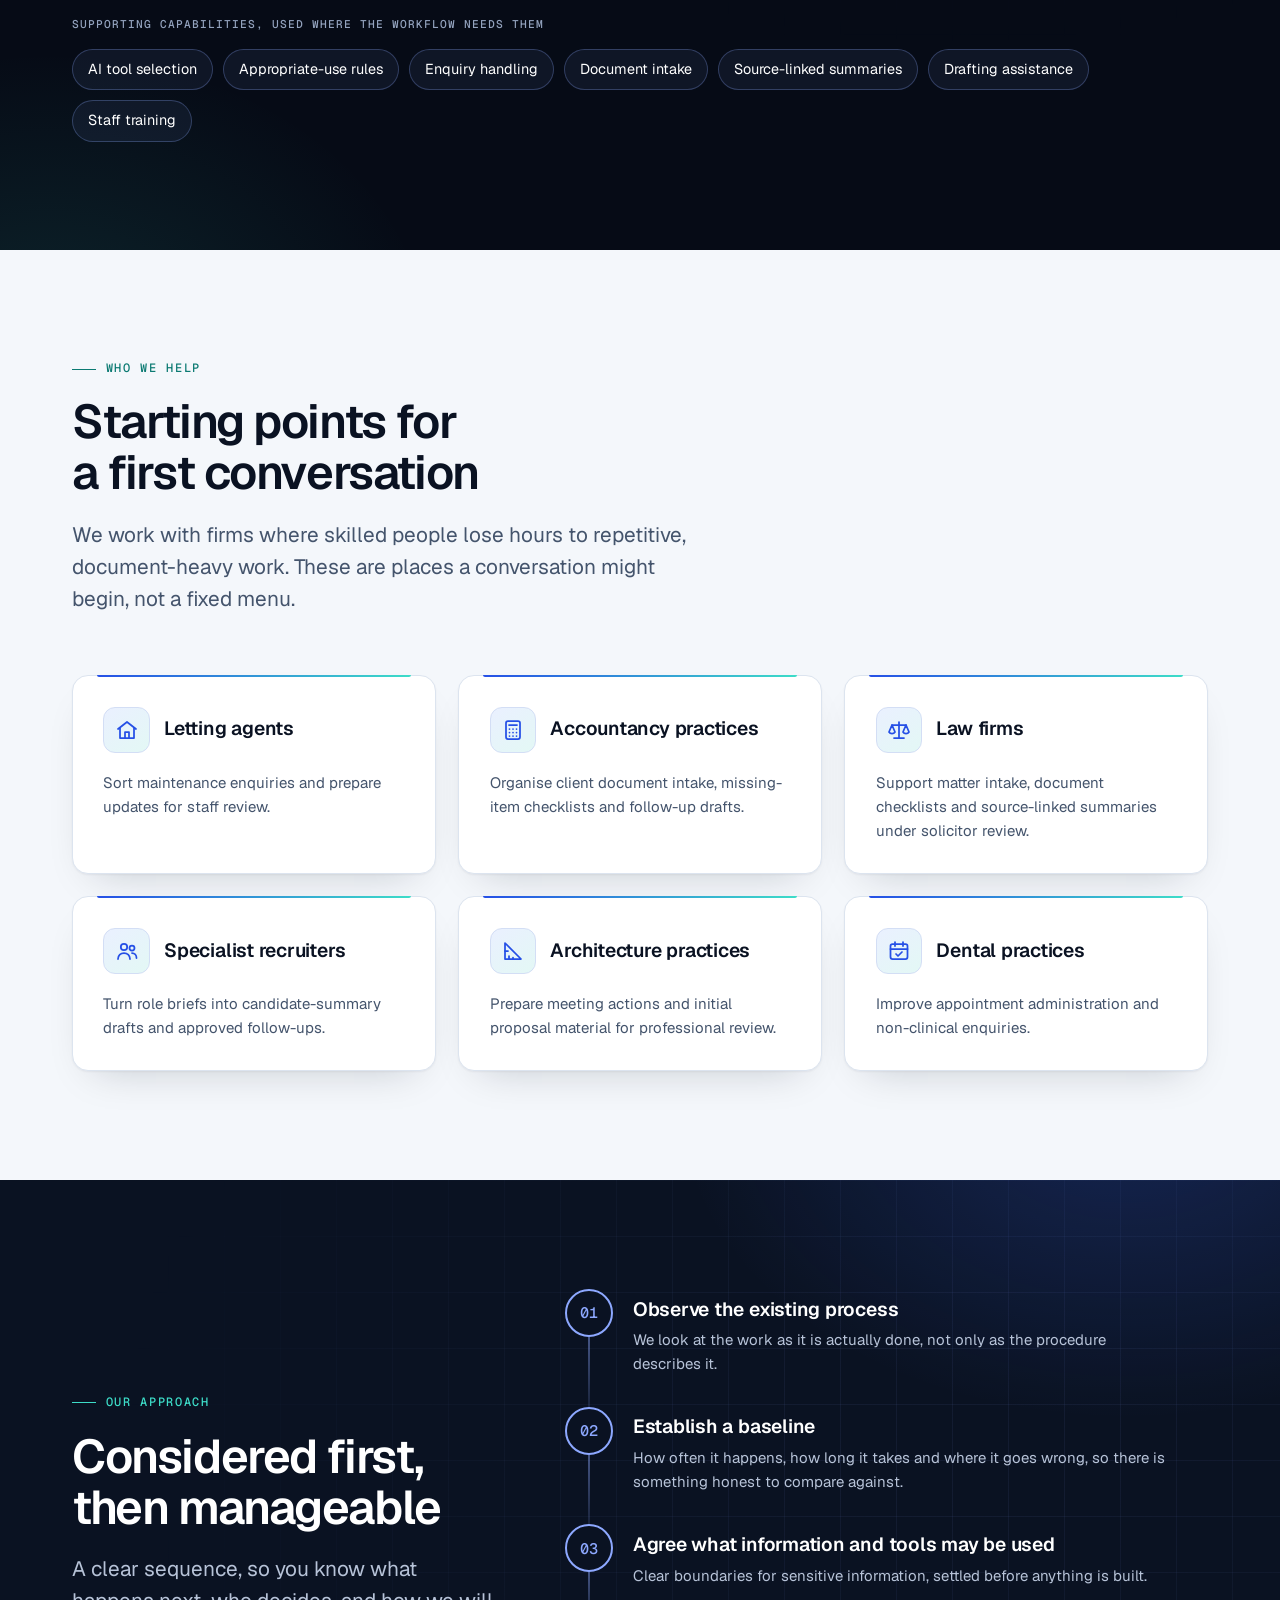
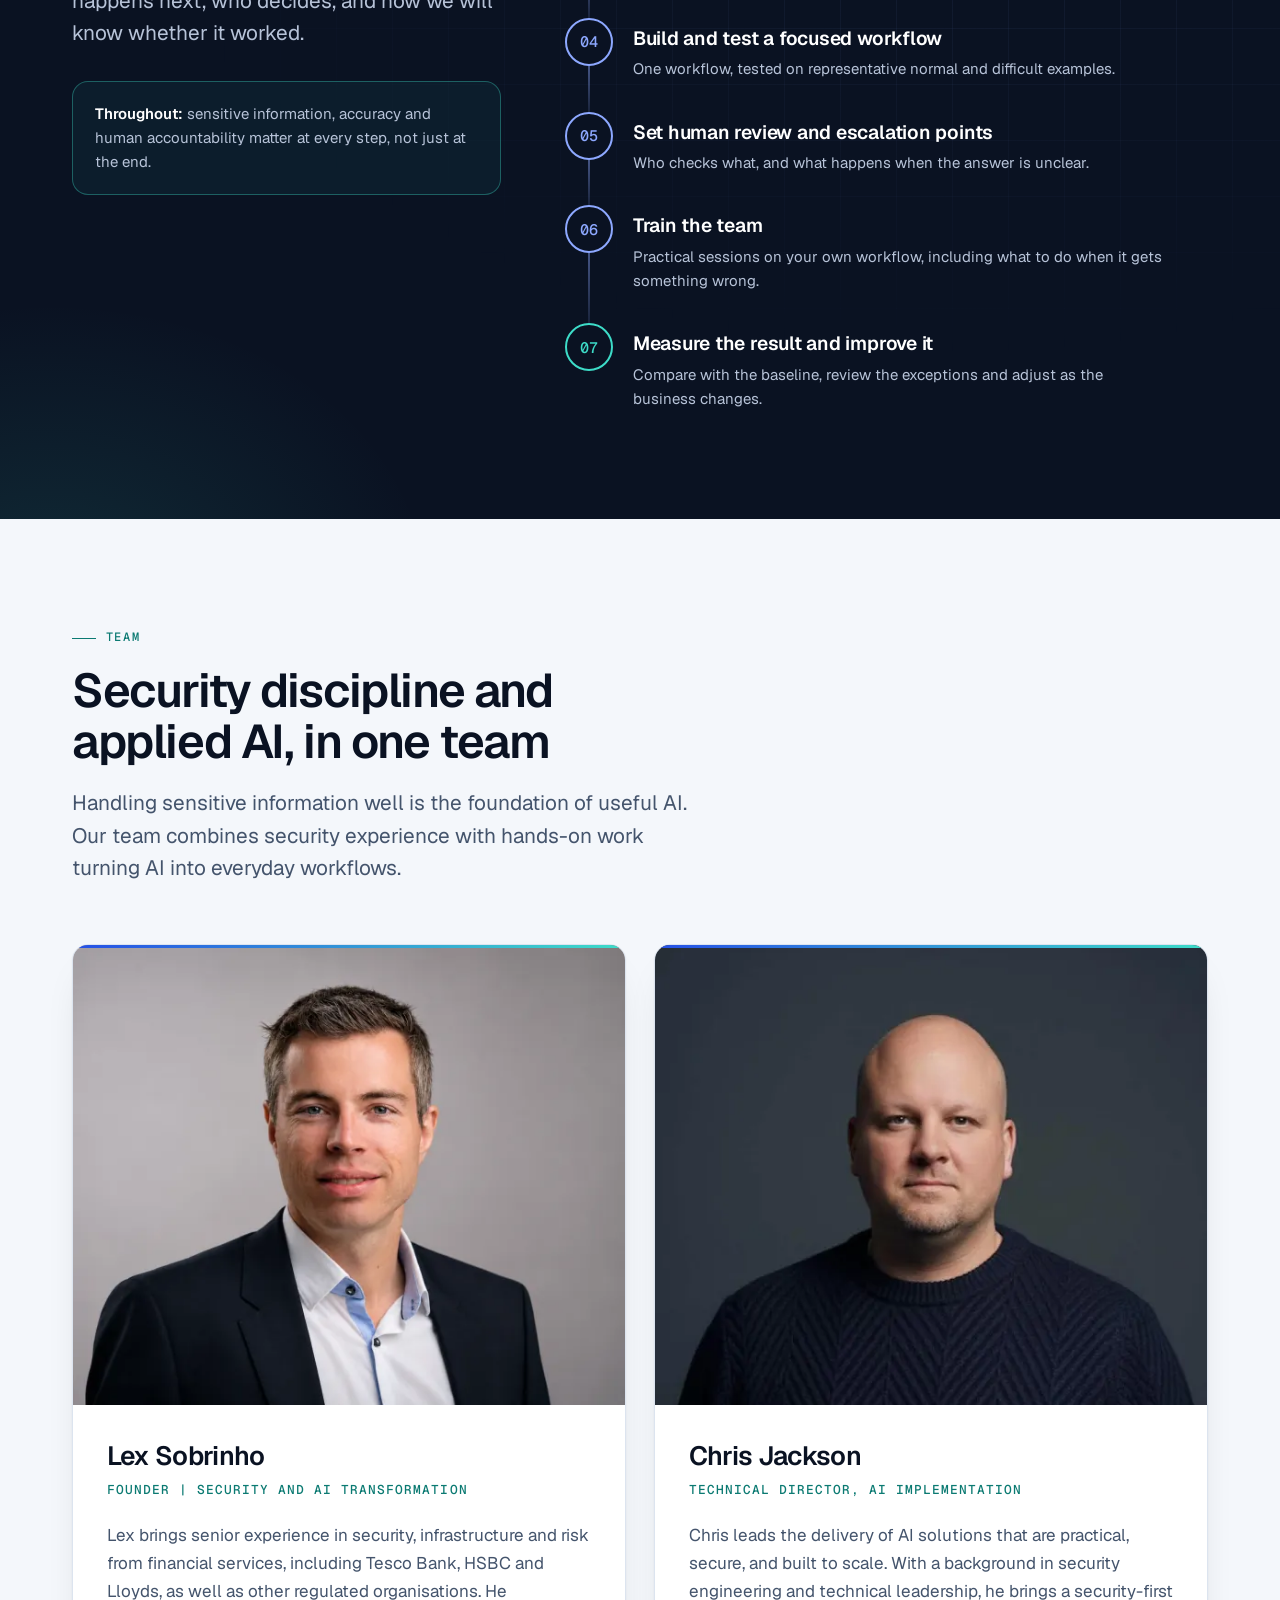
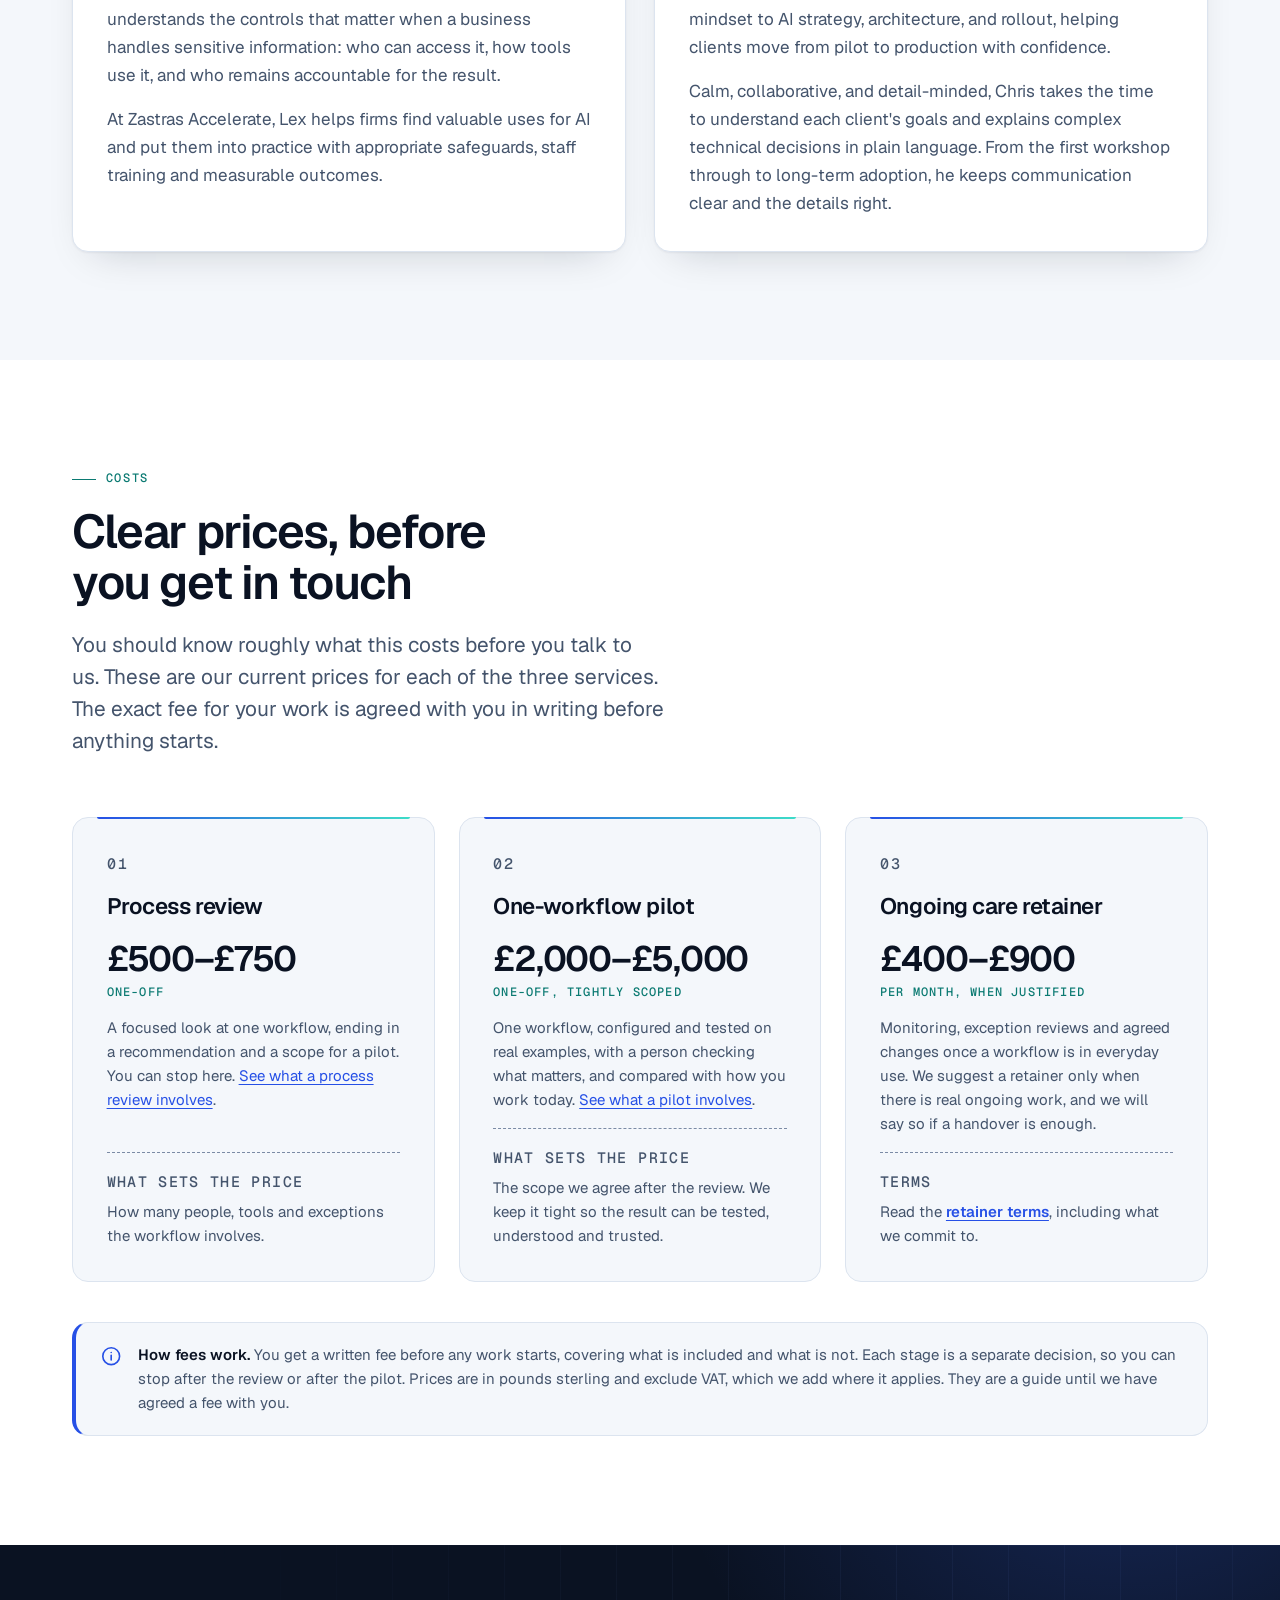
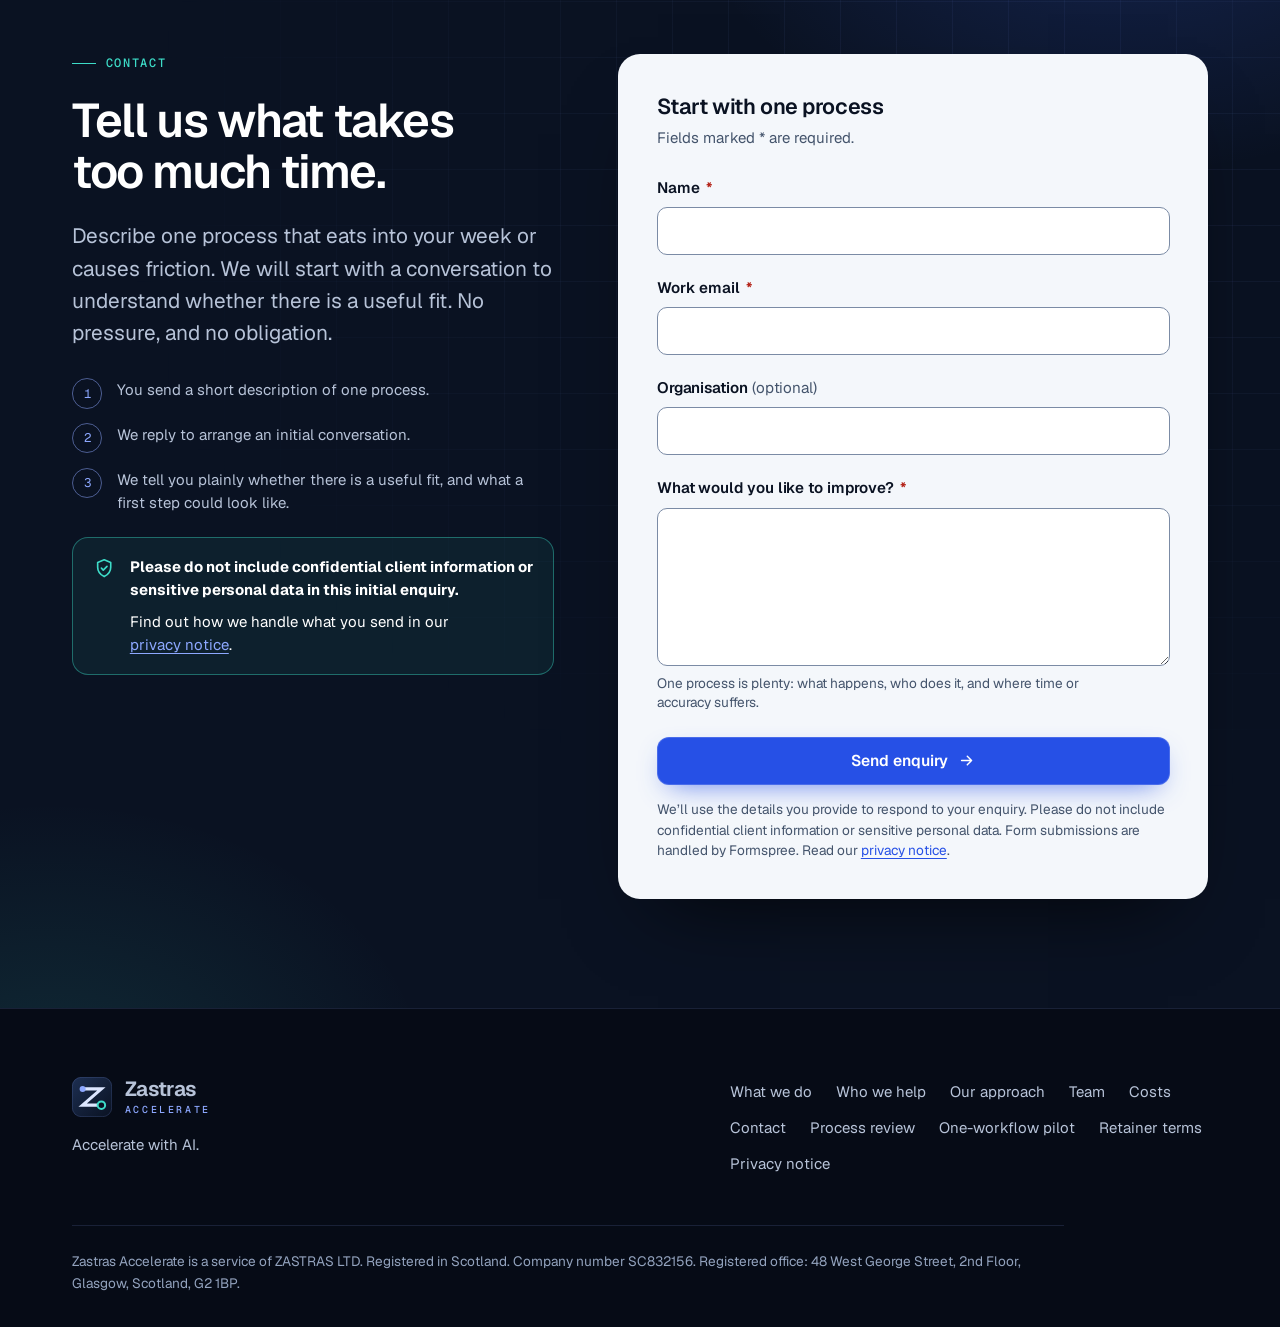
==== commit 9f5a5a9a: "Use the supplied name, role and biography on the second team card Replace the placeholder "Applied A" ====
--- a/site/index.html
+++ b/site/index.html
@@ -489,24 +489,23 @@
             </div>
           </article>
 
-          <!-- ===== Profile 2: Applied AI Specialist =====
-               The photograph is in place; the name and biography are not yet public. To add the name later:
-               replace the <h3> and the role line, edit the paragraphs, and update the alt text.
-               Keep the filenames generic until the person agrees to be named. See README. -->
-          <article class="card profile" aria-labelledby="profile-specialist">
+          <!-- ===== Profile 2: Chris Jackson =====
+               To swap the photograph: export a 6:5 crop at 1200 x 1000 px and a half-size copy over the two files
+               in assets/img/team/, then check src, srcset, width, height and alt below. See README. -->
+          <article class="card profile" aria-labelledby="profile-chris">
             <figure class="portrait" style="--portrait-pos: 50% 40%">
               <img src="assets/img/team/applied-ai-specialist-1200.webp"
                    srcset="assets/img/team/applied-ai-specialist-600.webp 600w, assets/img/team/applied-ai-specialist-1200.webp 1200w"
                    sizes="(min-width: 56rem) 35rem, calc(100vw - 2.5rem)"
                    width="1200" height="1000" loading="lazy" decoding="async"
-                   alt="Portrait of our applied AI specialist, in a navy knitted sweater against a dark grey background">
+                   alt="Chris Jackson, in a navy knitted sweater against a dark grey background">
             </figure>
             <div class="profile__body">
-              <h3 id="profile-specialist">Applied AI Specialist</h3>
-              <p class="profile__role">Applied AI | Security-minded implementation</p>
+              <h3 id="profile-chris">Chris Jackson</h3>
+              <p class="profile__role">Technical Director, AI Implementation</p>
               <div class="profile__bio">
-                <p>Our applied AI specialist began his career in information security and now focuses on turning AI capabilities into workflows that people can use in their day-to-day work. He considers how information enters a process, how outputs are checked and where a person needs to make the decision.</p>
-                <p>His security background complements the team's approach to practical, responsible implementation.</p>
+                <p>Chris leads the delivery of AI solutions that are practical, secure, and built to scale. With a background in security engineering and technical leadership, he brings a security-first mindset to AI strategy, architecture, and rollout, helping clients move from pilot to production with confidence.</p>
+                <p>Calm, collaborative, and detail-minded, Chris takes the time to understand each client's goals and explains complex technical decisions in plain language. From the first workshop through to long-term adoption, he keeps communication clear and the details right.</p>
               </div>
             </div>
           </article>
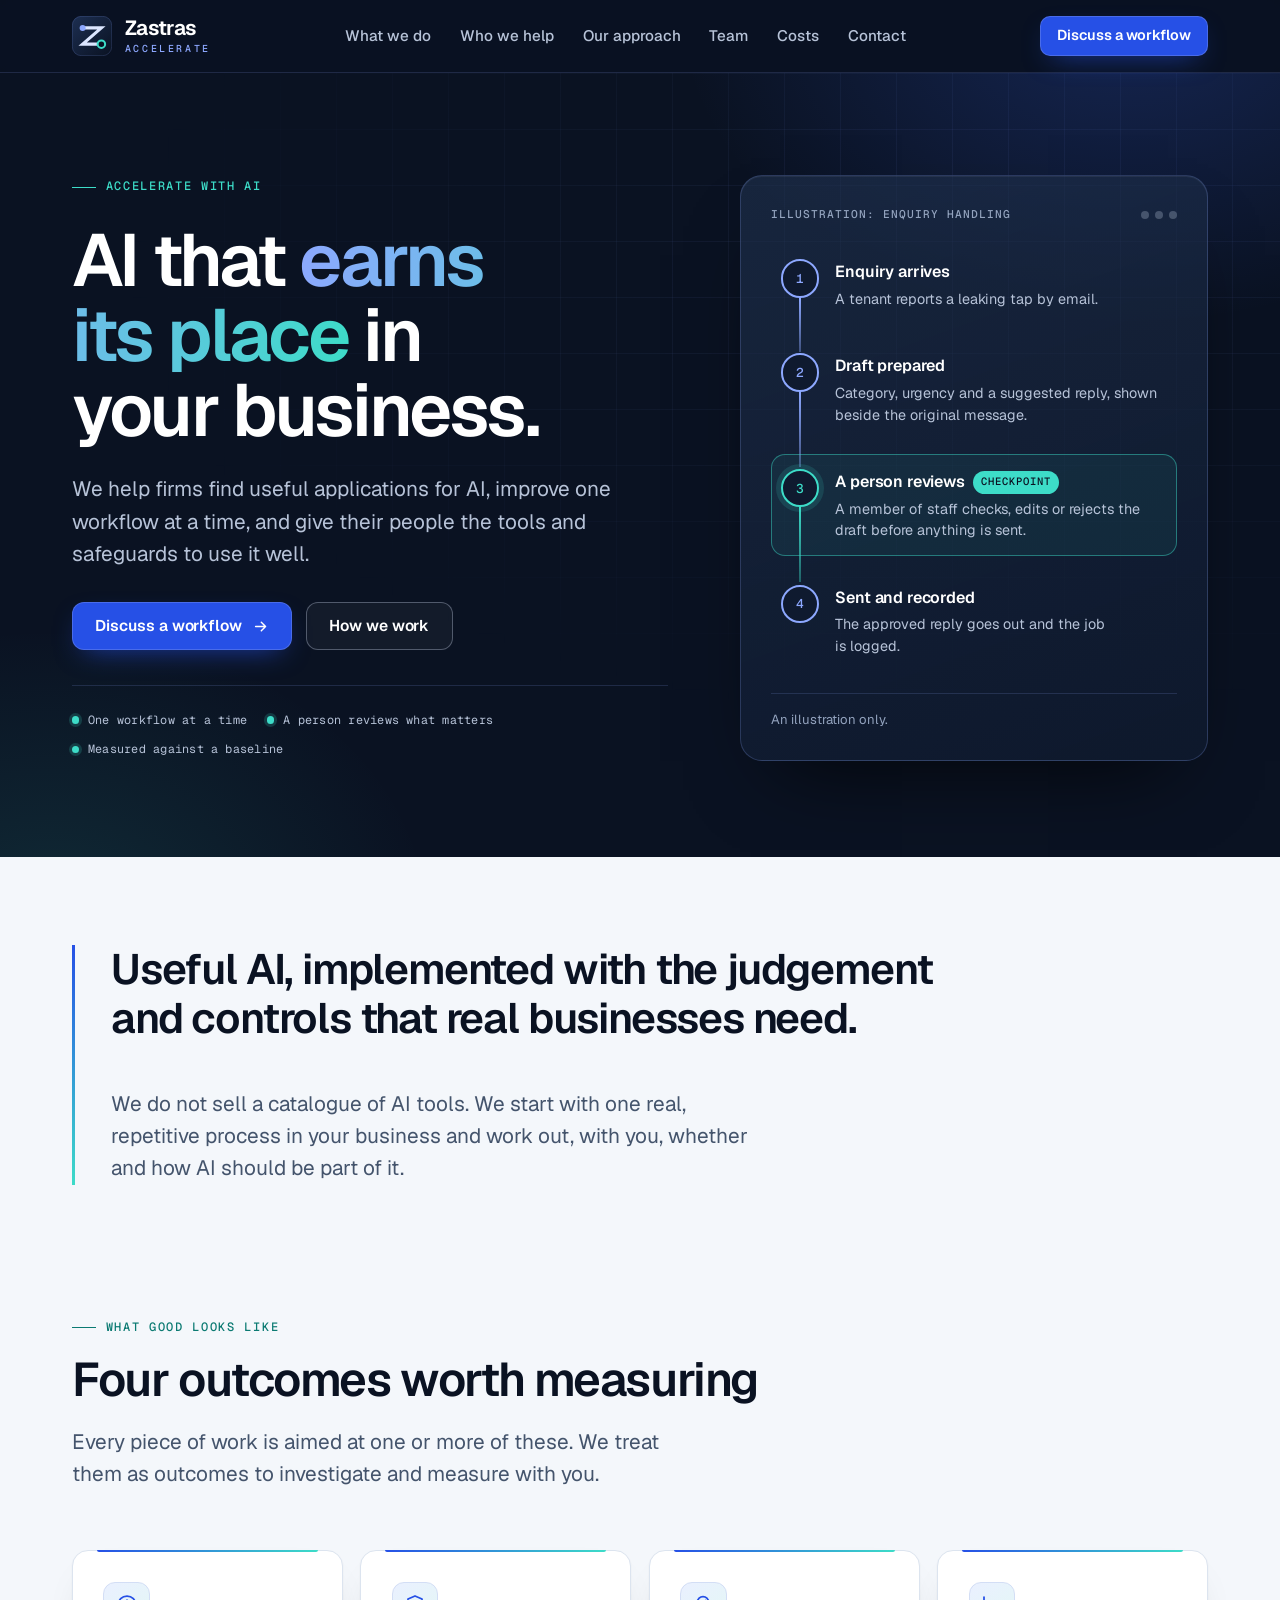
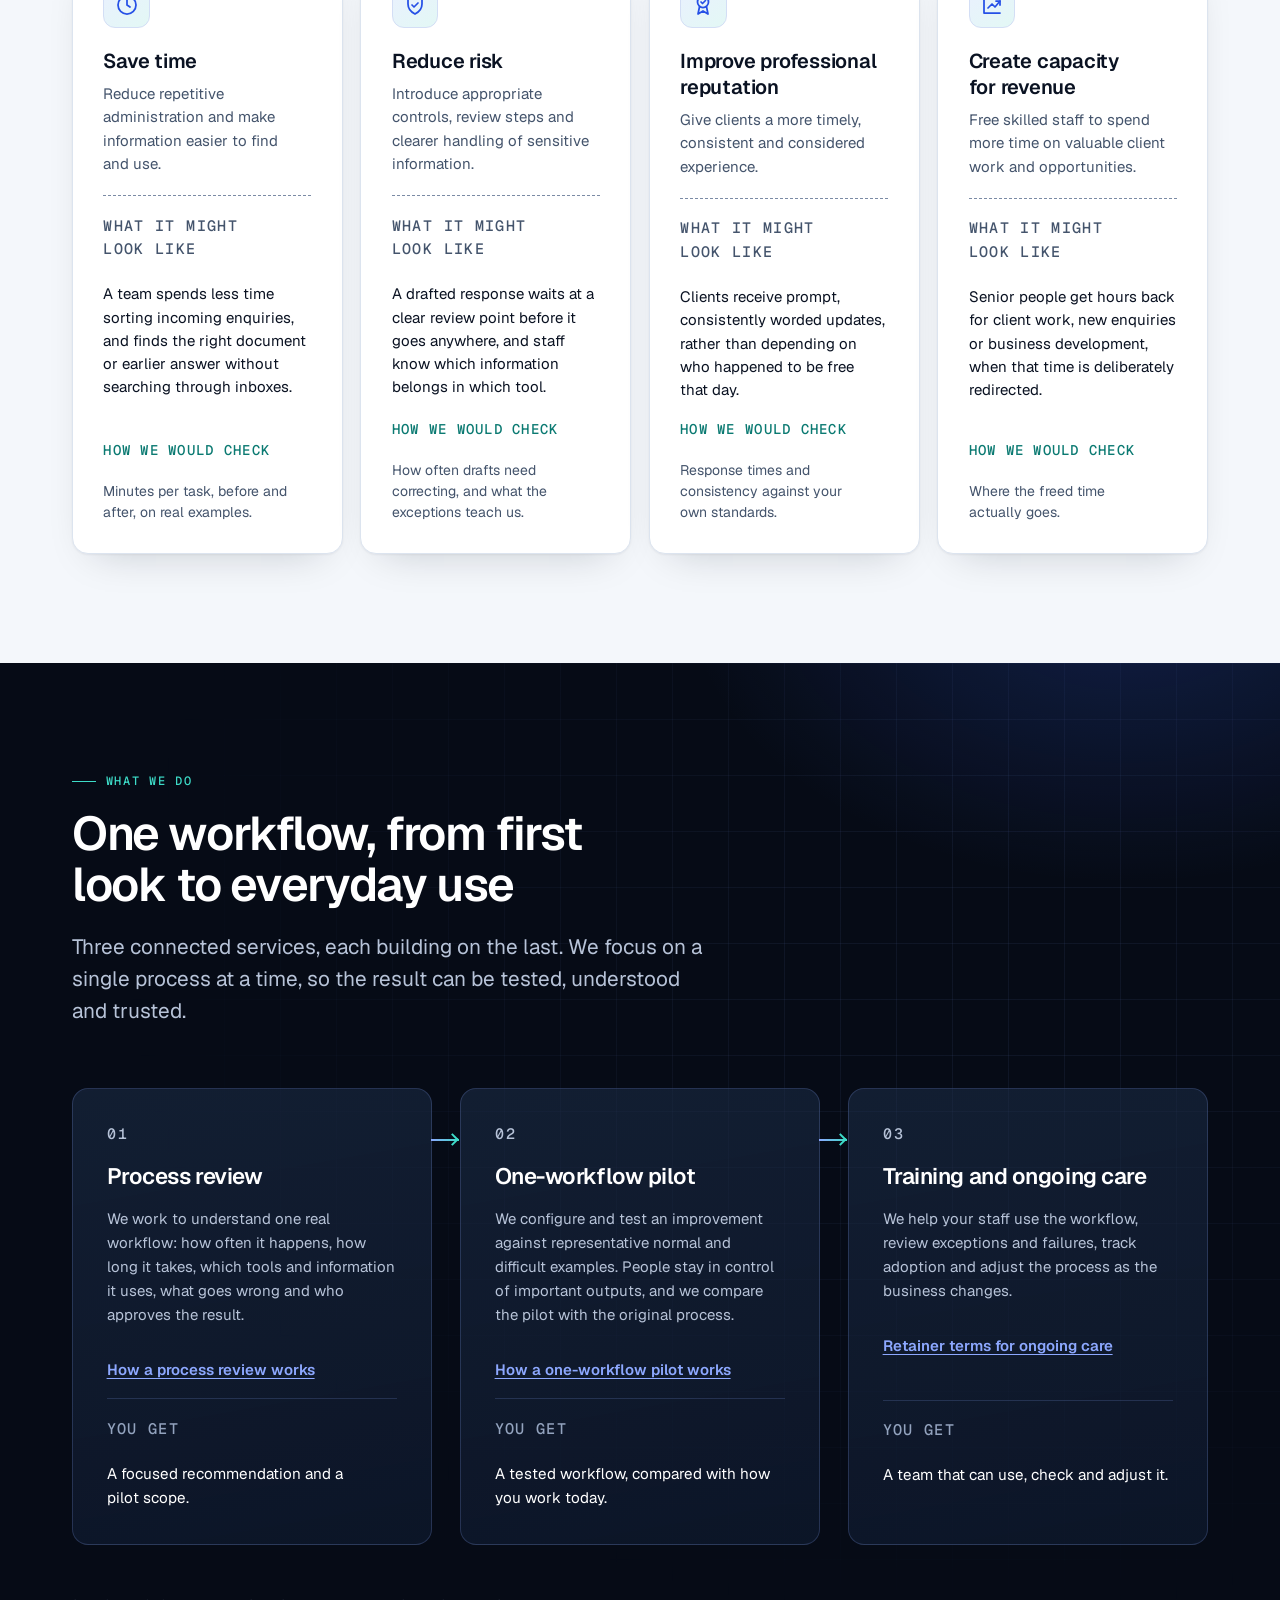
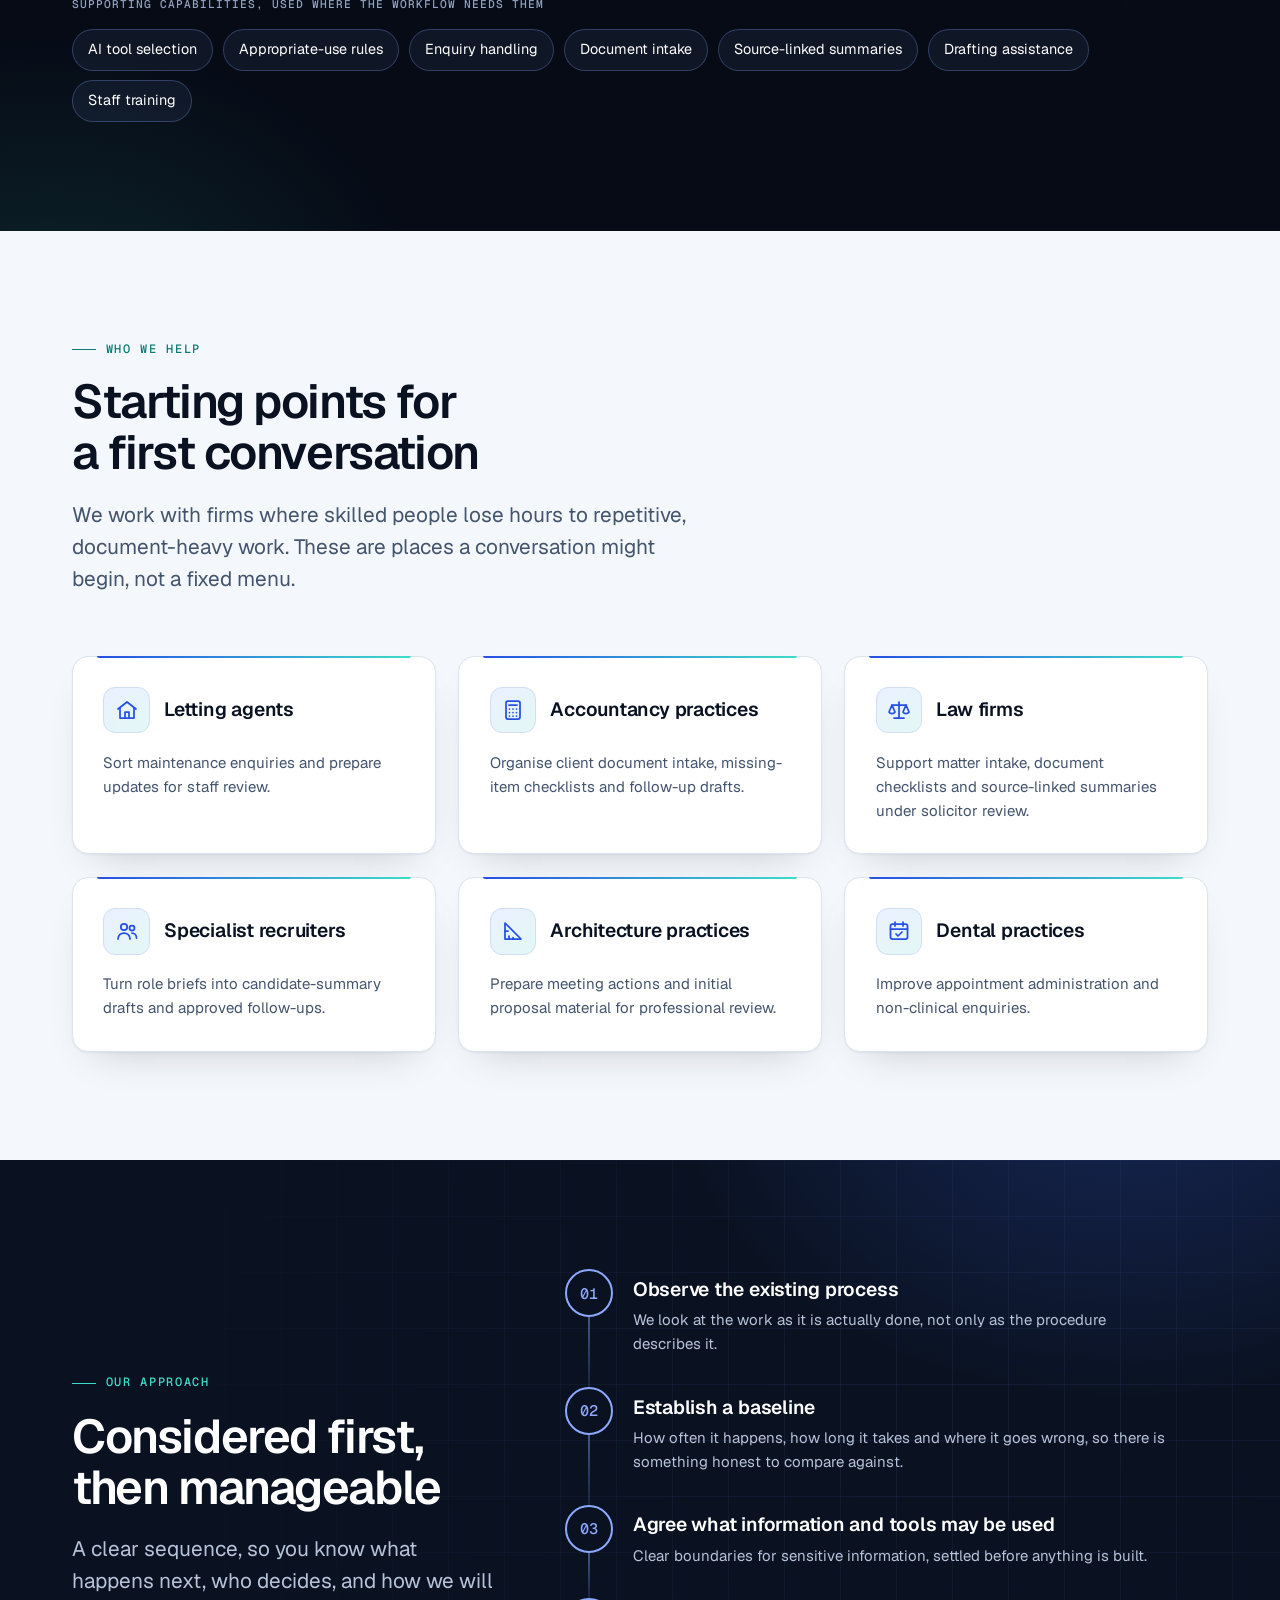
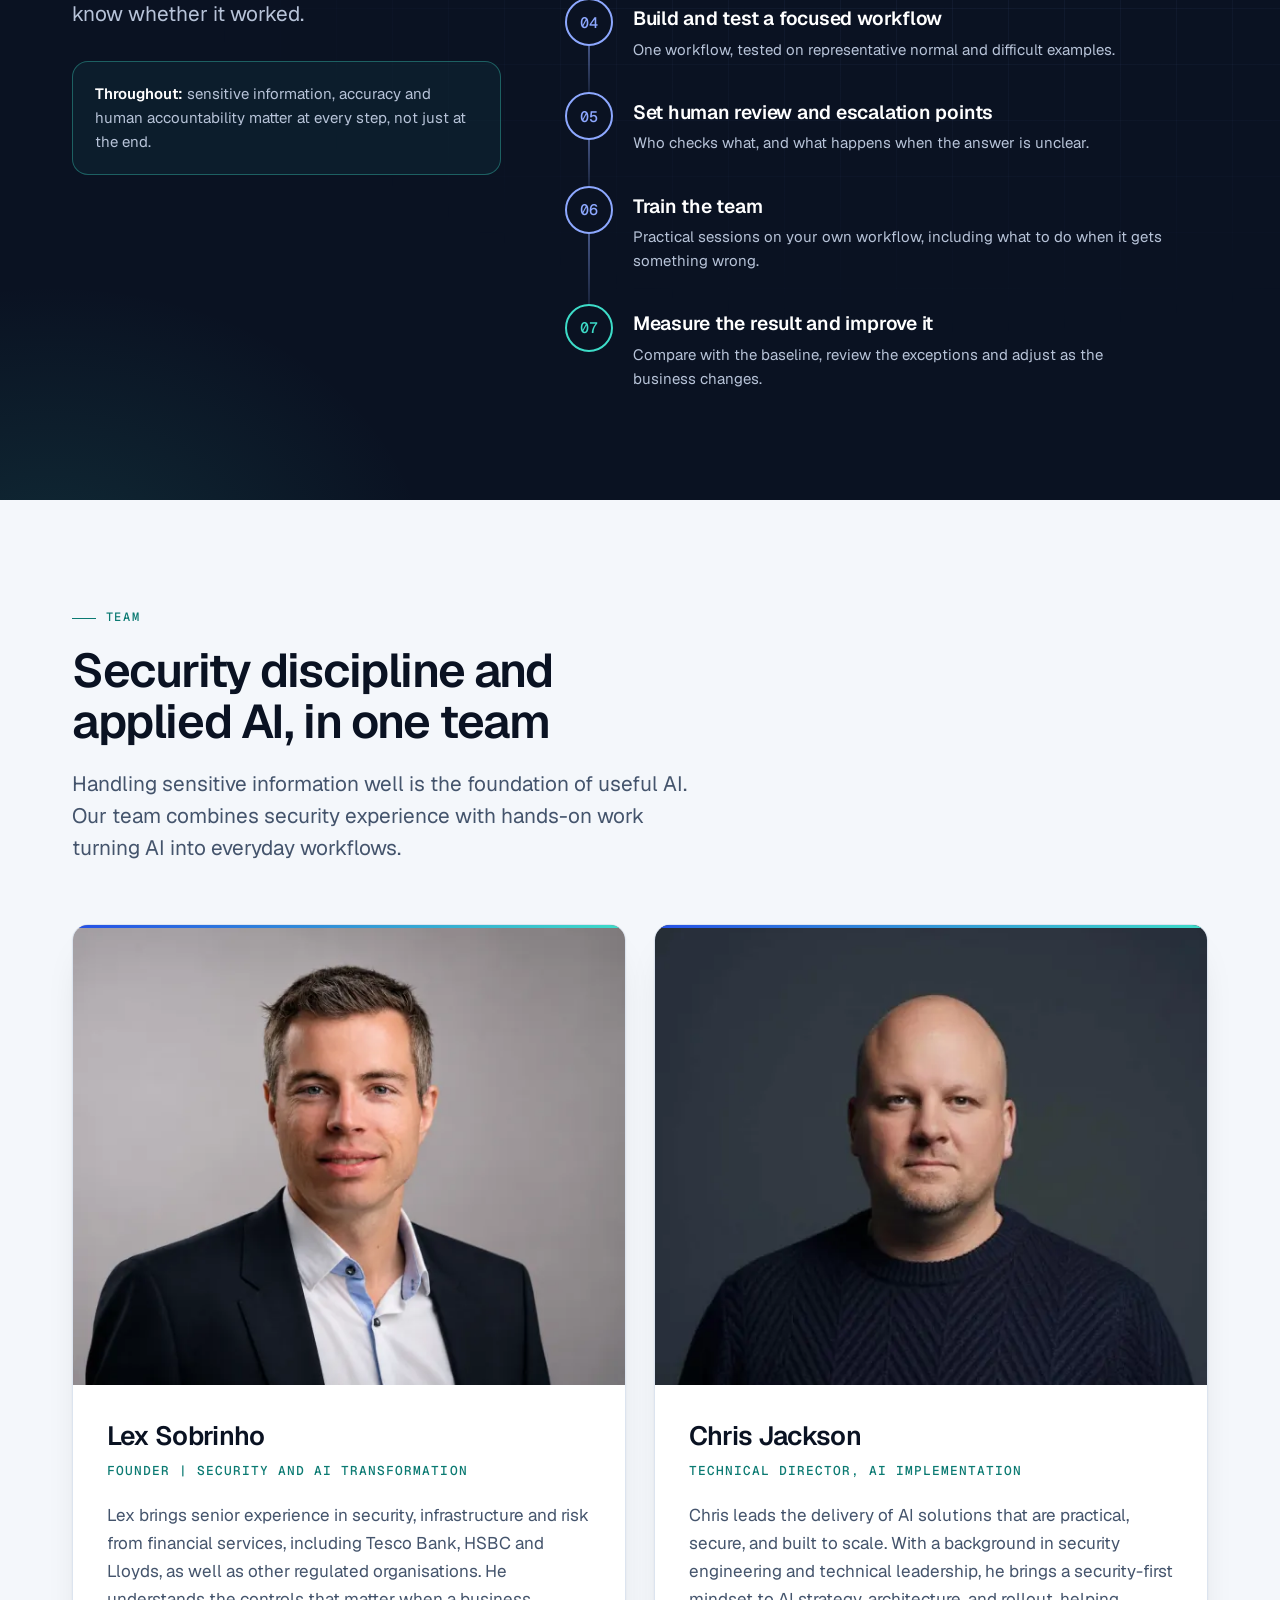
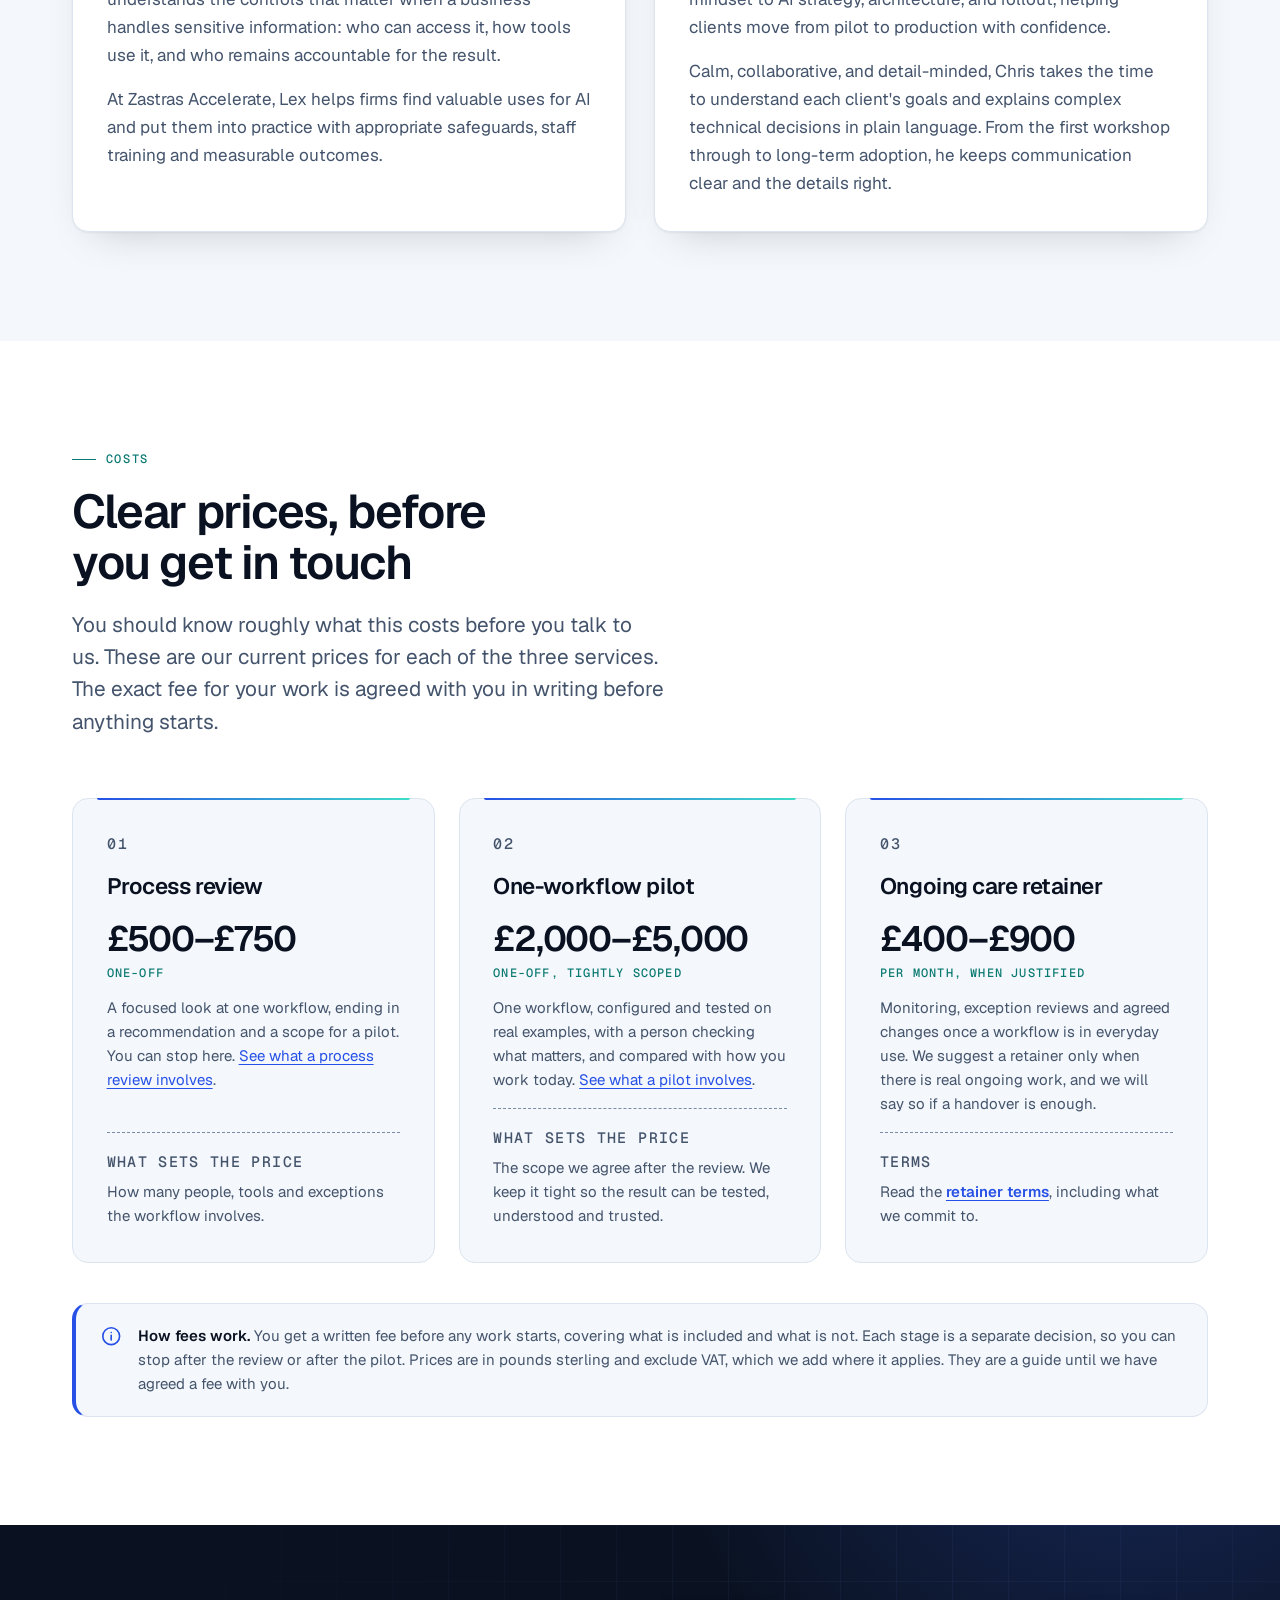
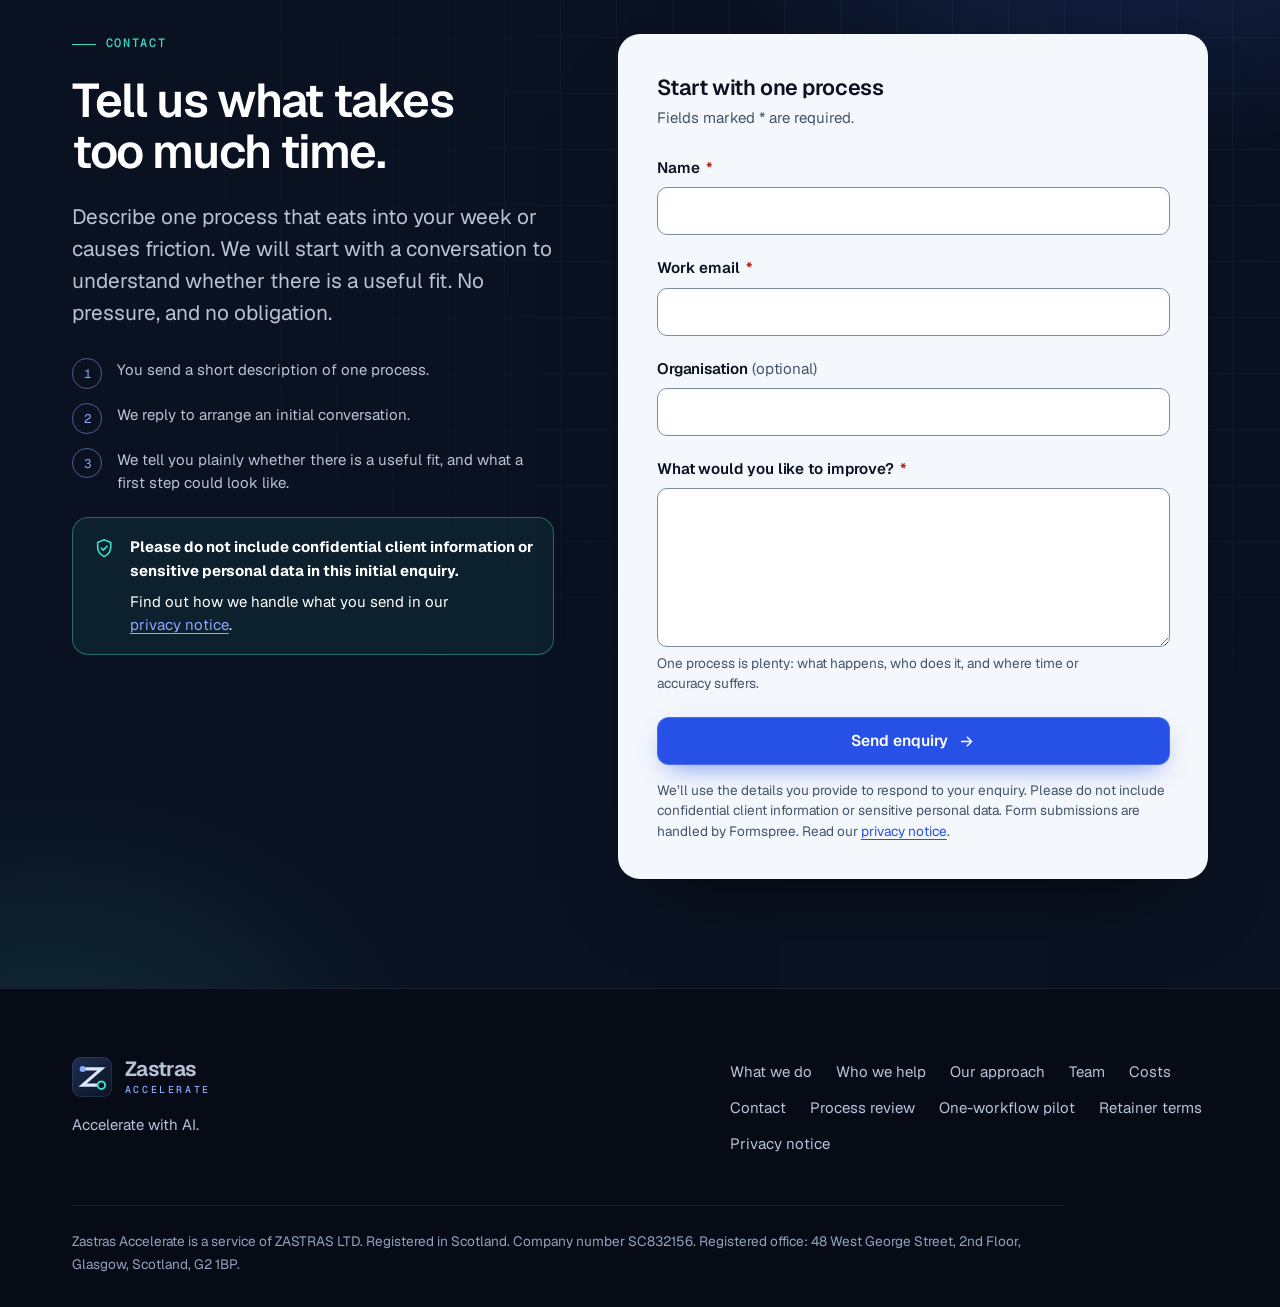
==== commit 9eb7b498: "Shorten the hero illustration caption to "An illustration only." Drop the second sentence ("Every wo" ====
--- a/site/index.html
+++ b/site/index.html
@@ -184,7 +184,7 @@
               </li>
             </ol>
           </div>
-          <p class="flow-card__foot">An illustration only. Every workflow starts from the firm's own process, tools and obligations.</p>
+          <p class="flow-card__foot">An illustration only.</p>
         </div>
       </div>
     </section>
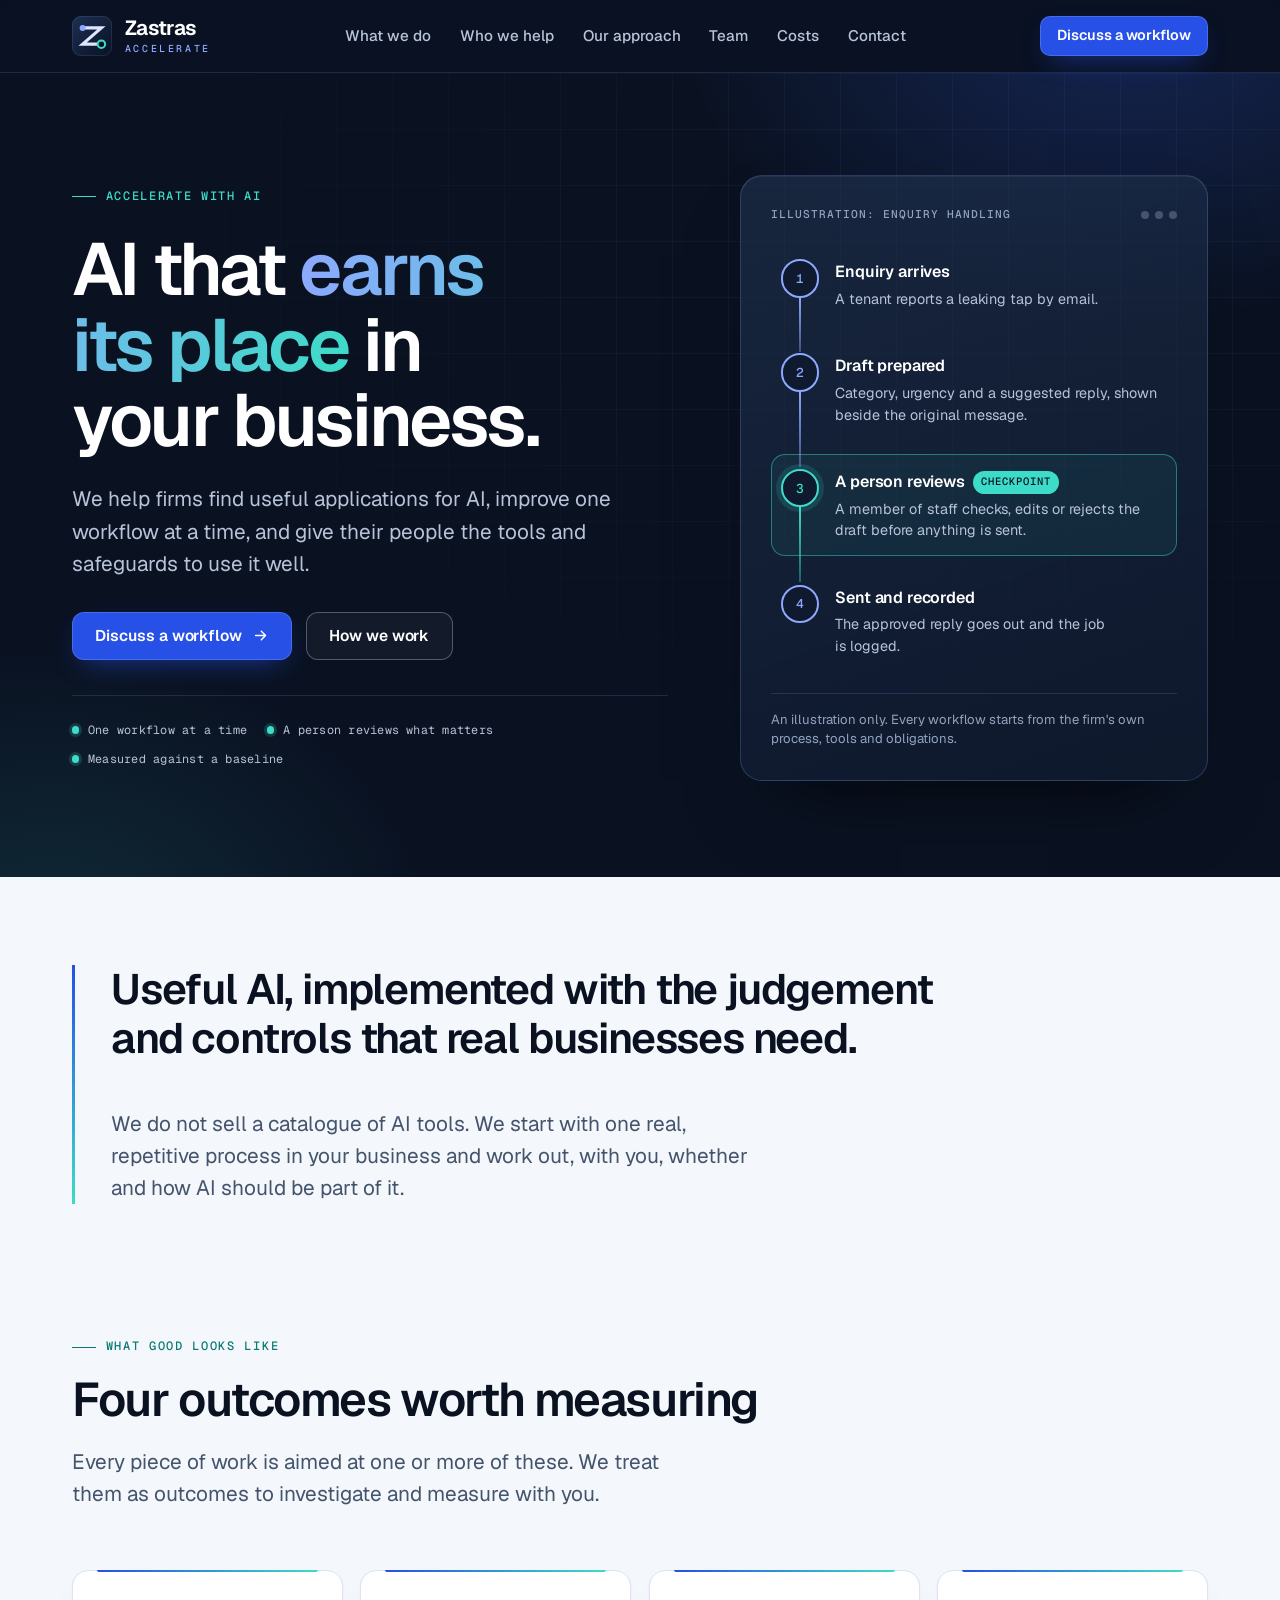
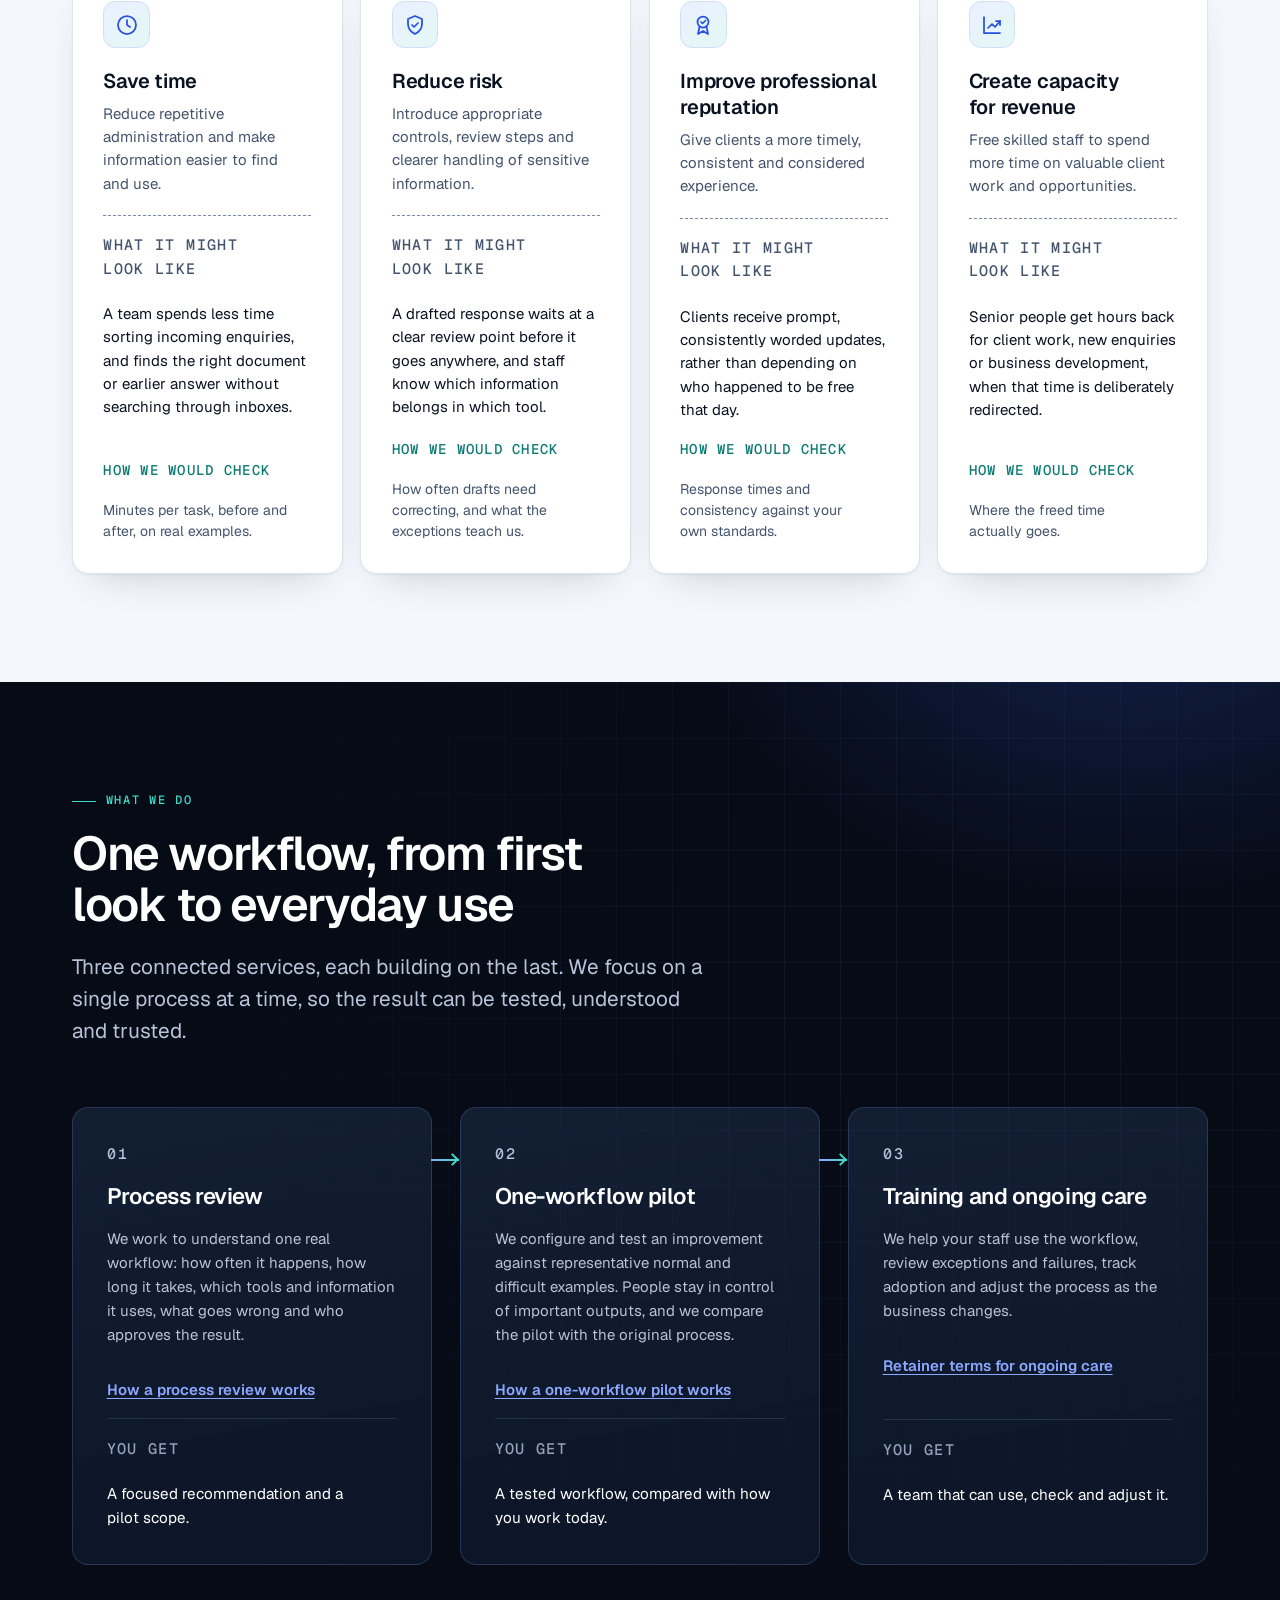
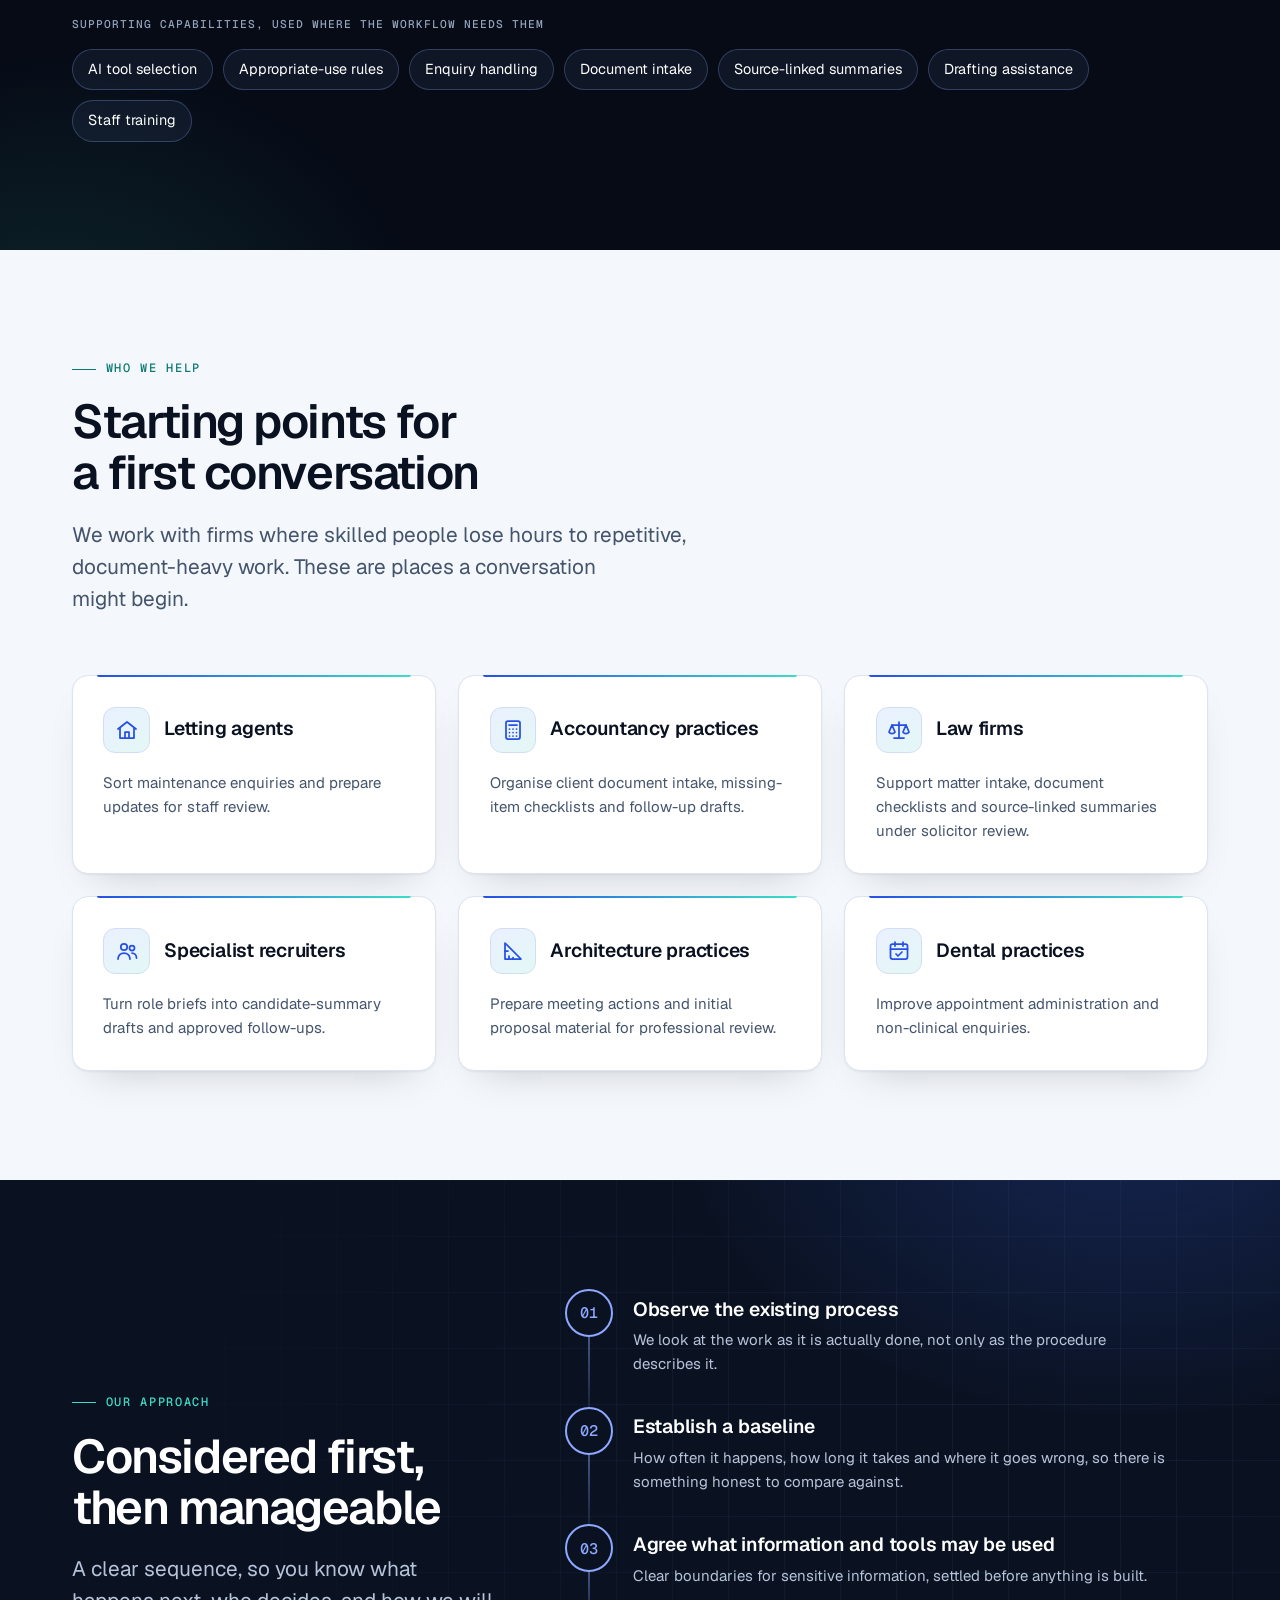
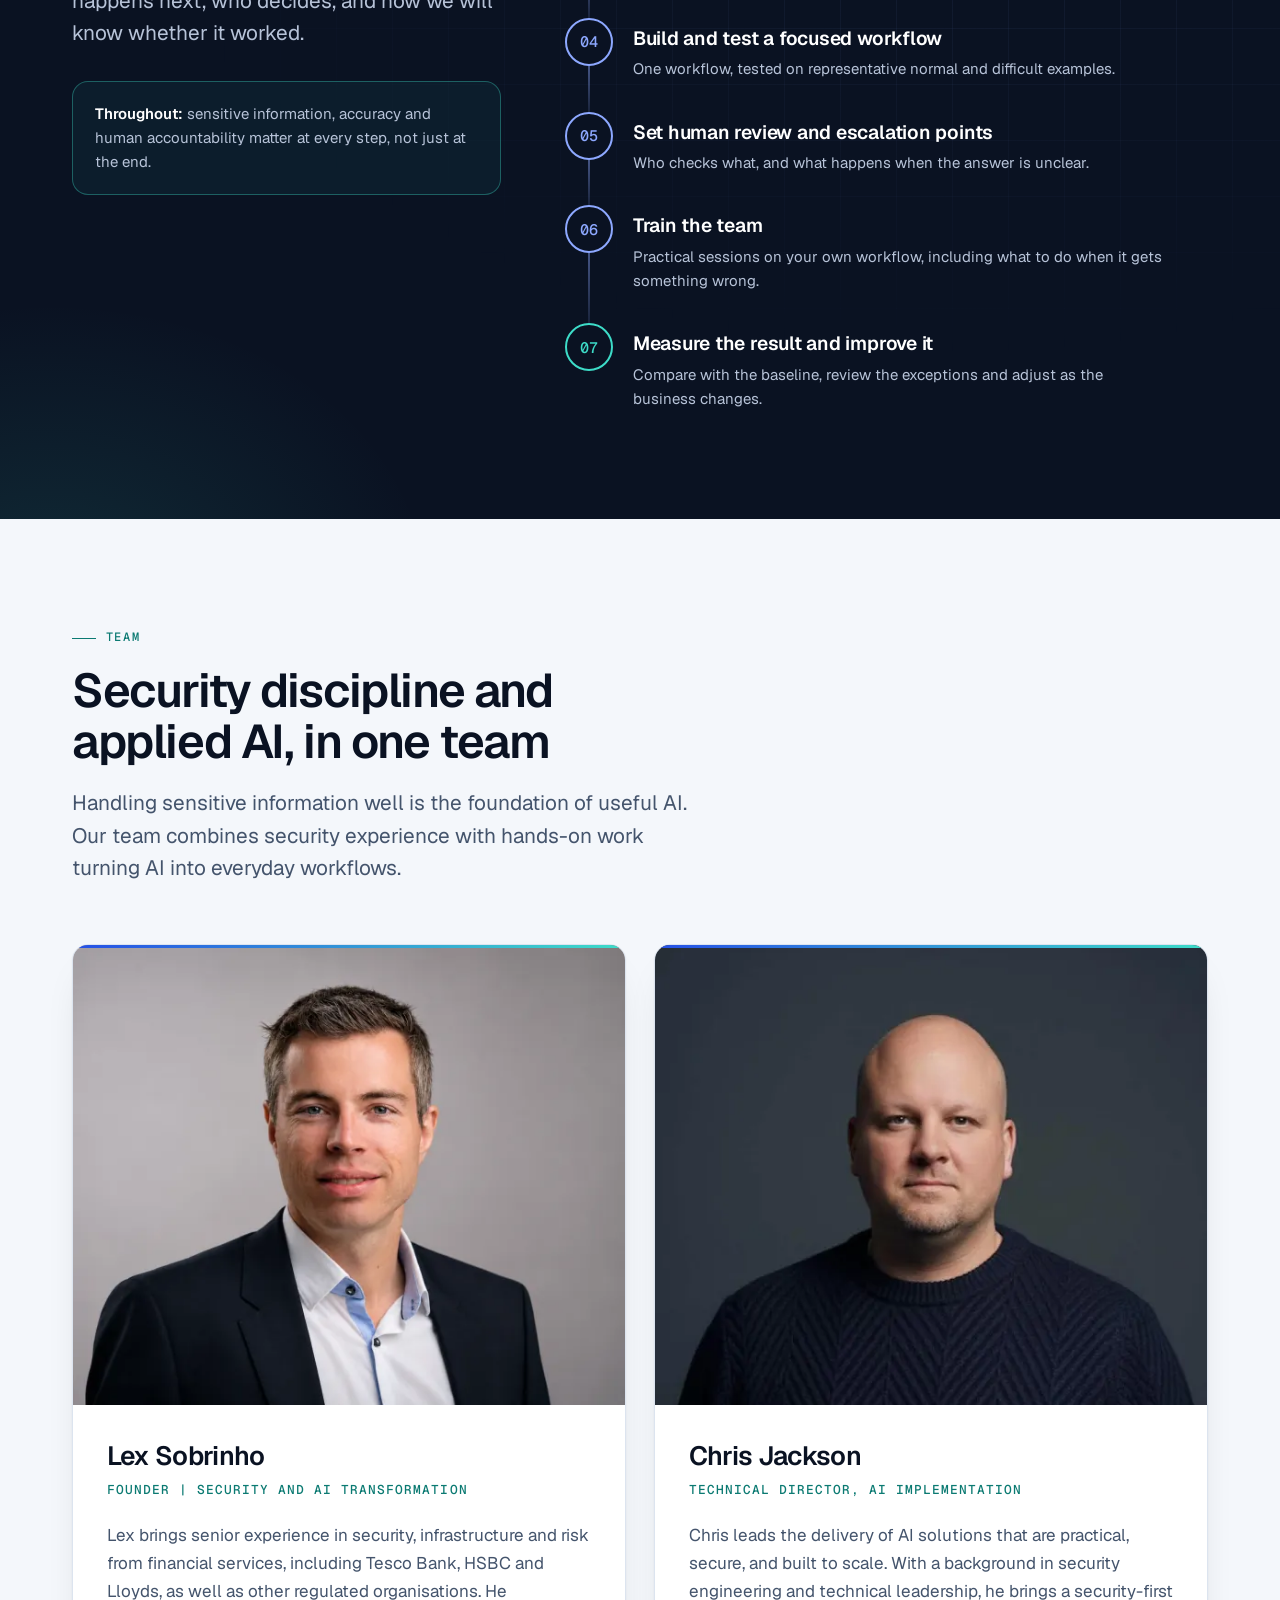
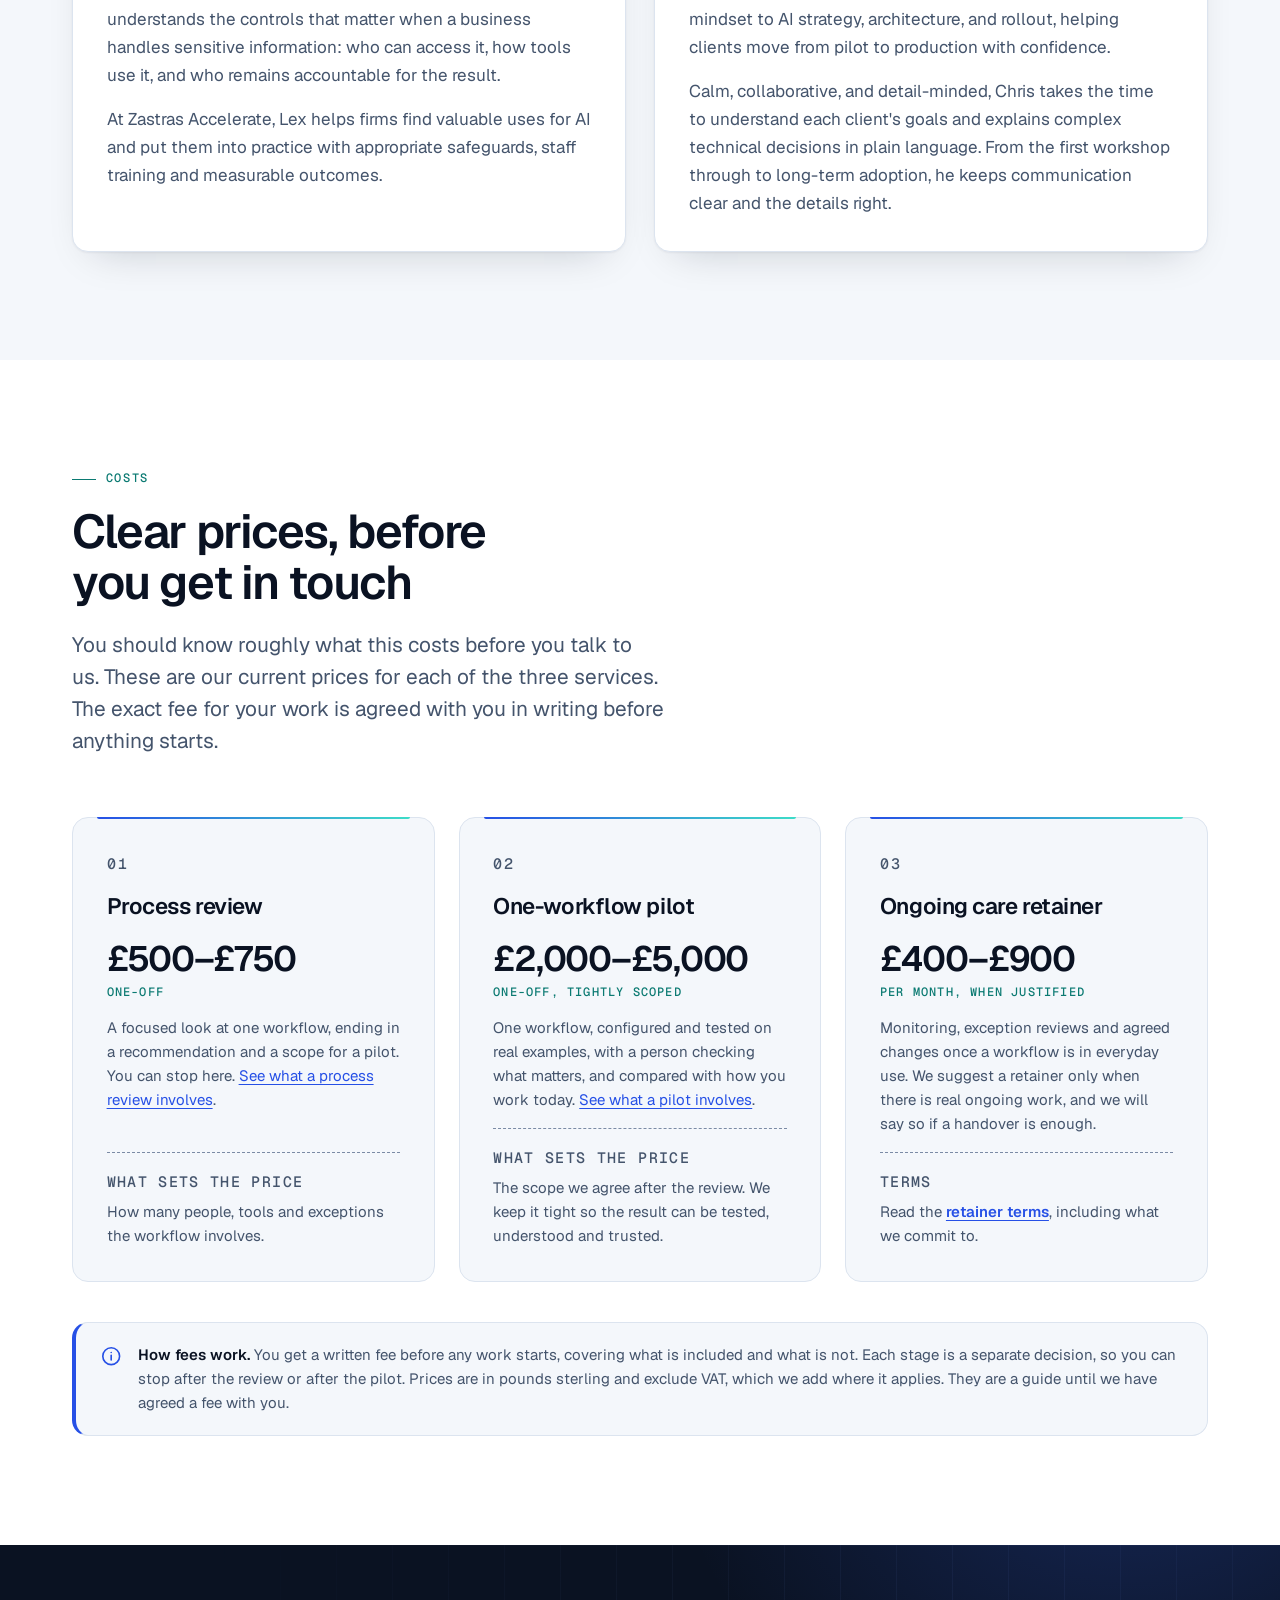
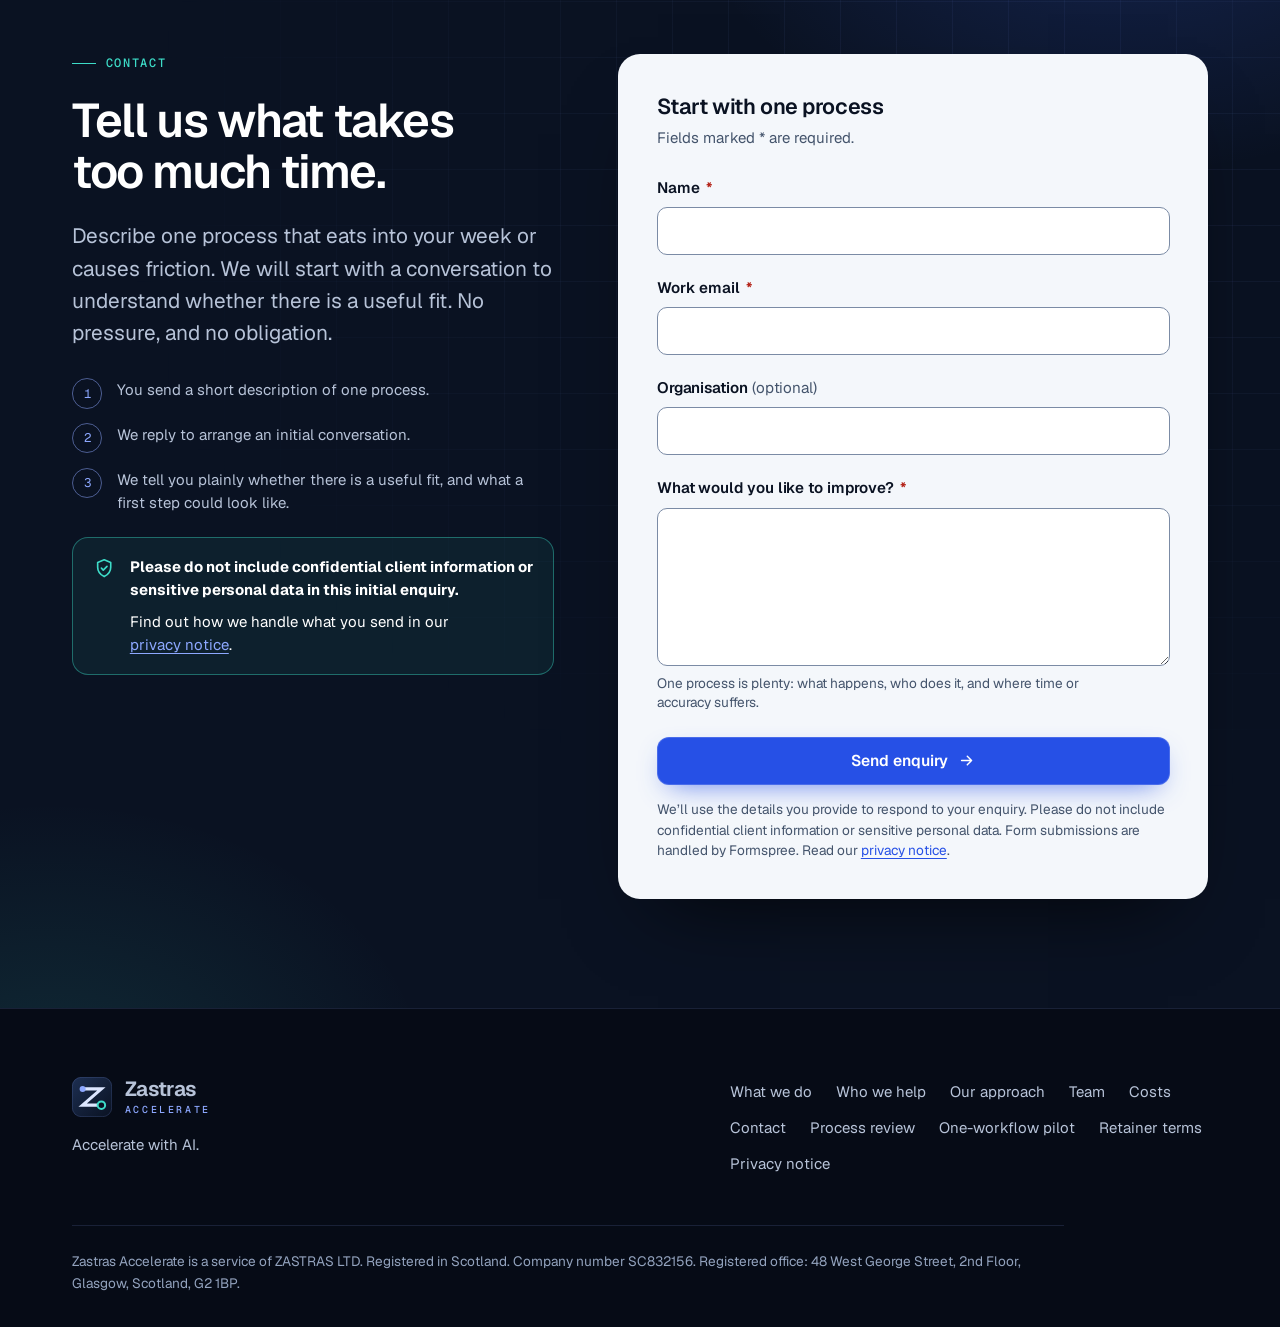
==== commit d1d8c159: "Trim the Who We Help lead to end after "might begin" Co-Authored-By: Claude Sonnet 5.5 <noreply@anth" ====
--- a/site/index.html
+++ b/site/index.html
@@ -184,7 +184,7 @@
               </li>
             </ol>
           </div>
-          <p class="flow-card__foot">An illustration only.</p>
+          <p class="flow-card__foot">An illustration only. Every workflow starts from the firm's own process, tools and obligations.</p>
         </div>
       </div>
     </section>
@@ -331,7 +331,7 @@
         <div class="section__head">
           <p class="eyebrow">Who we help</p>
           <h2 id="who-title">Starting points for a first conversation</h2>
-          <p class="lead">We work with firms where skilled people lose hours to repetitive, document-heavy work. These are places a conversation might begin, not a fixed menu.</p>
+          <p class="lead">We work with firms where skilled people lose hours to repetitive, document-heavy work. These are places a conversation might begin.</p>
         </div>
 
         <div class="sectors">
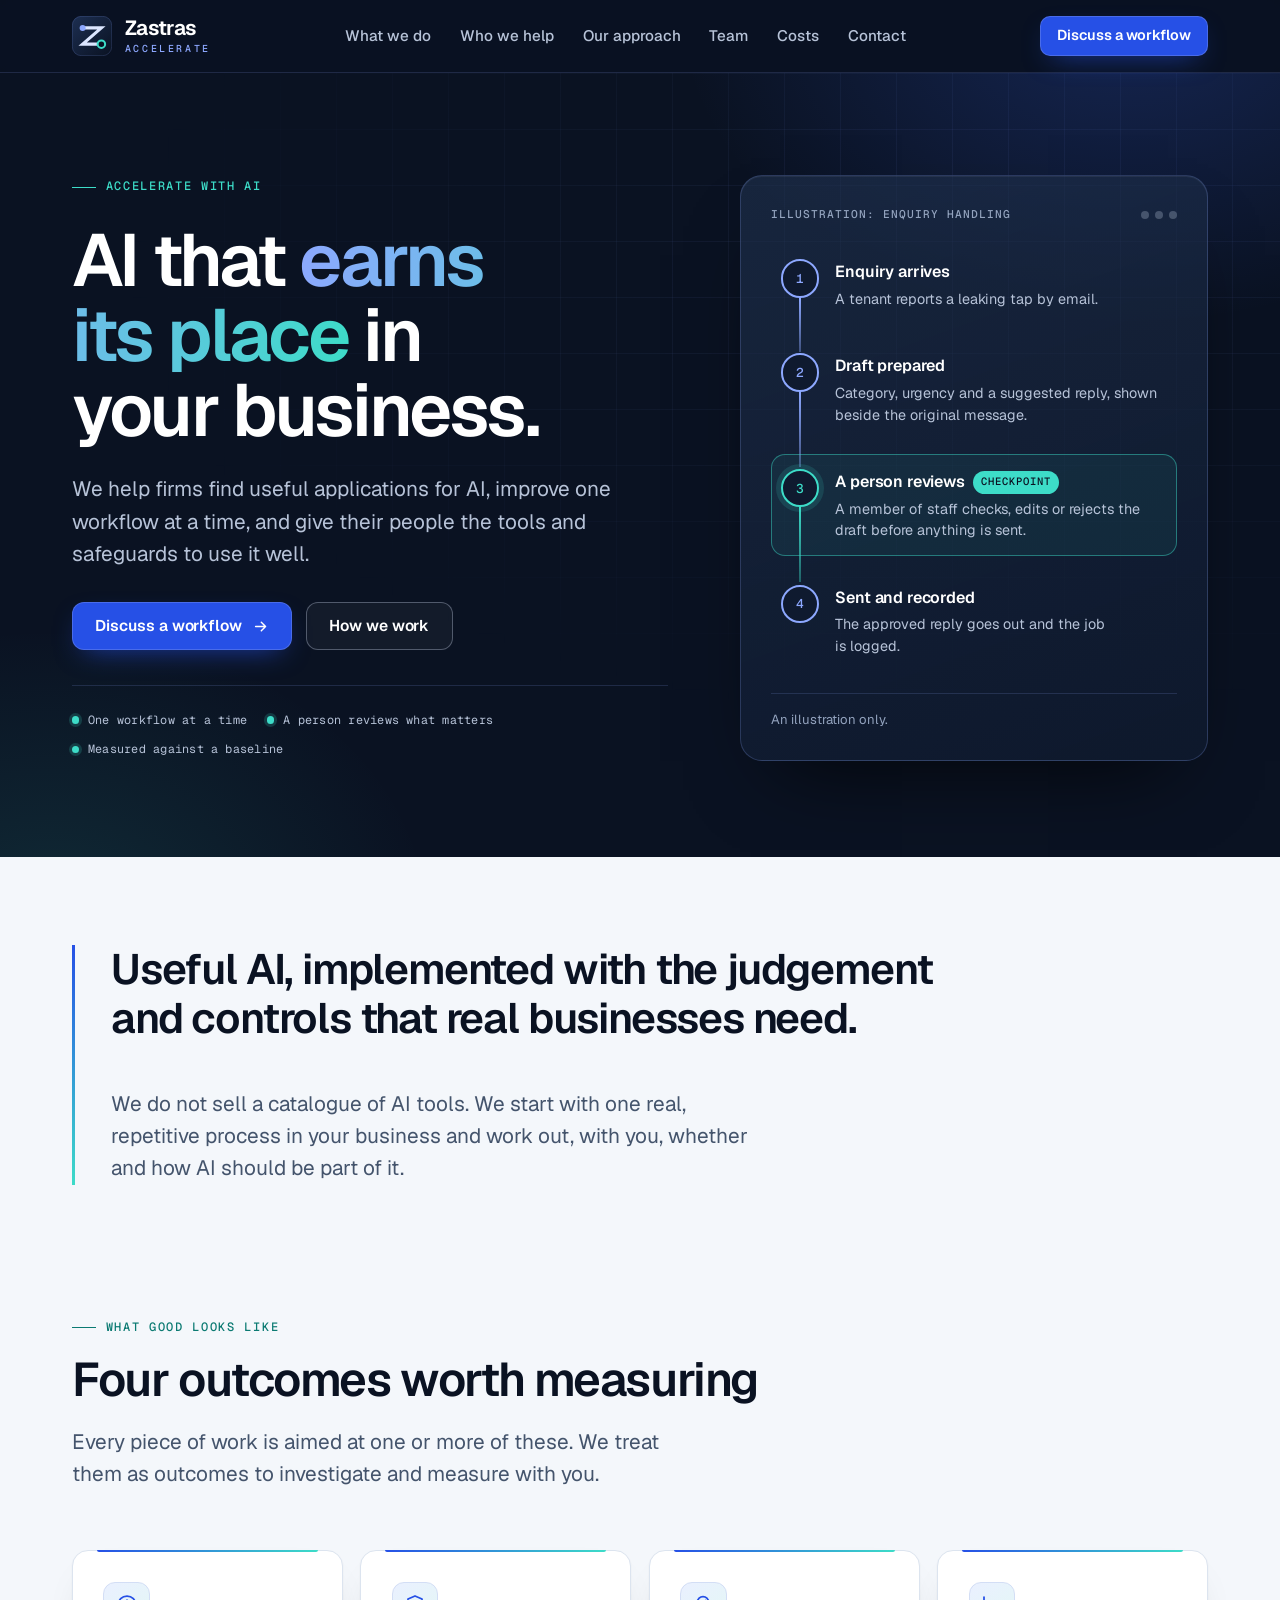
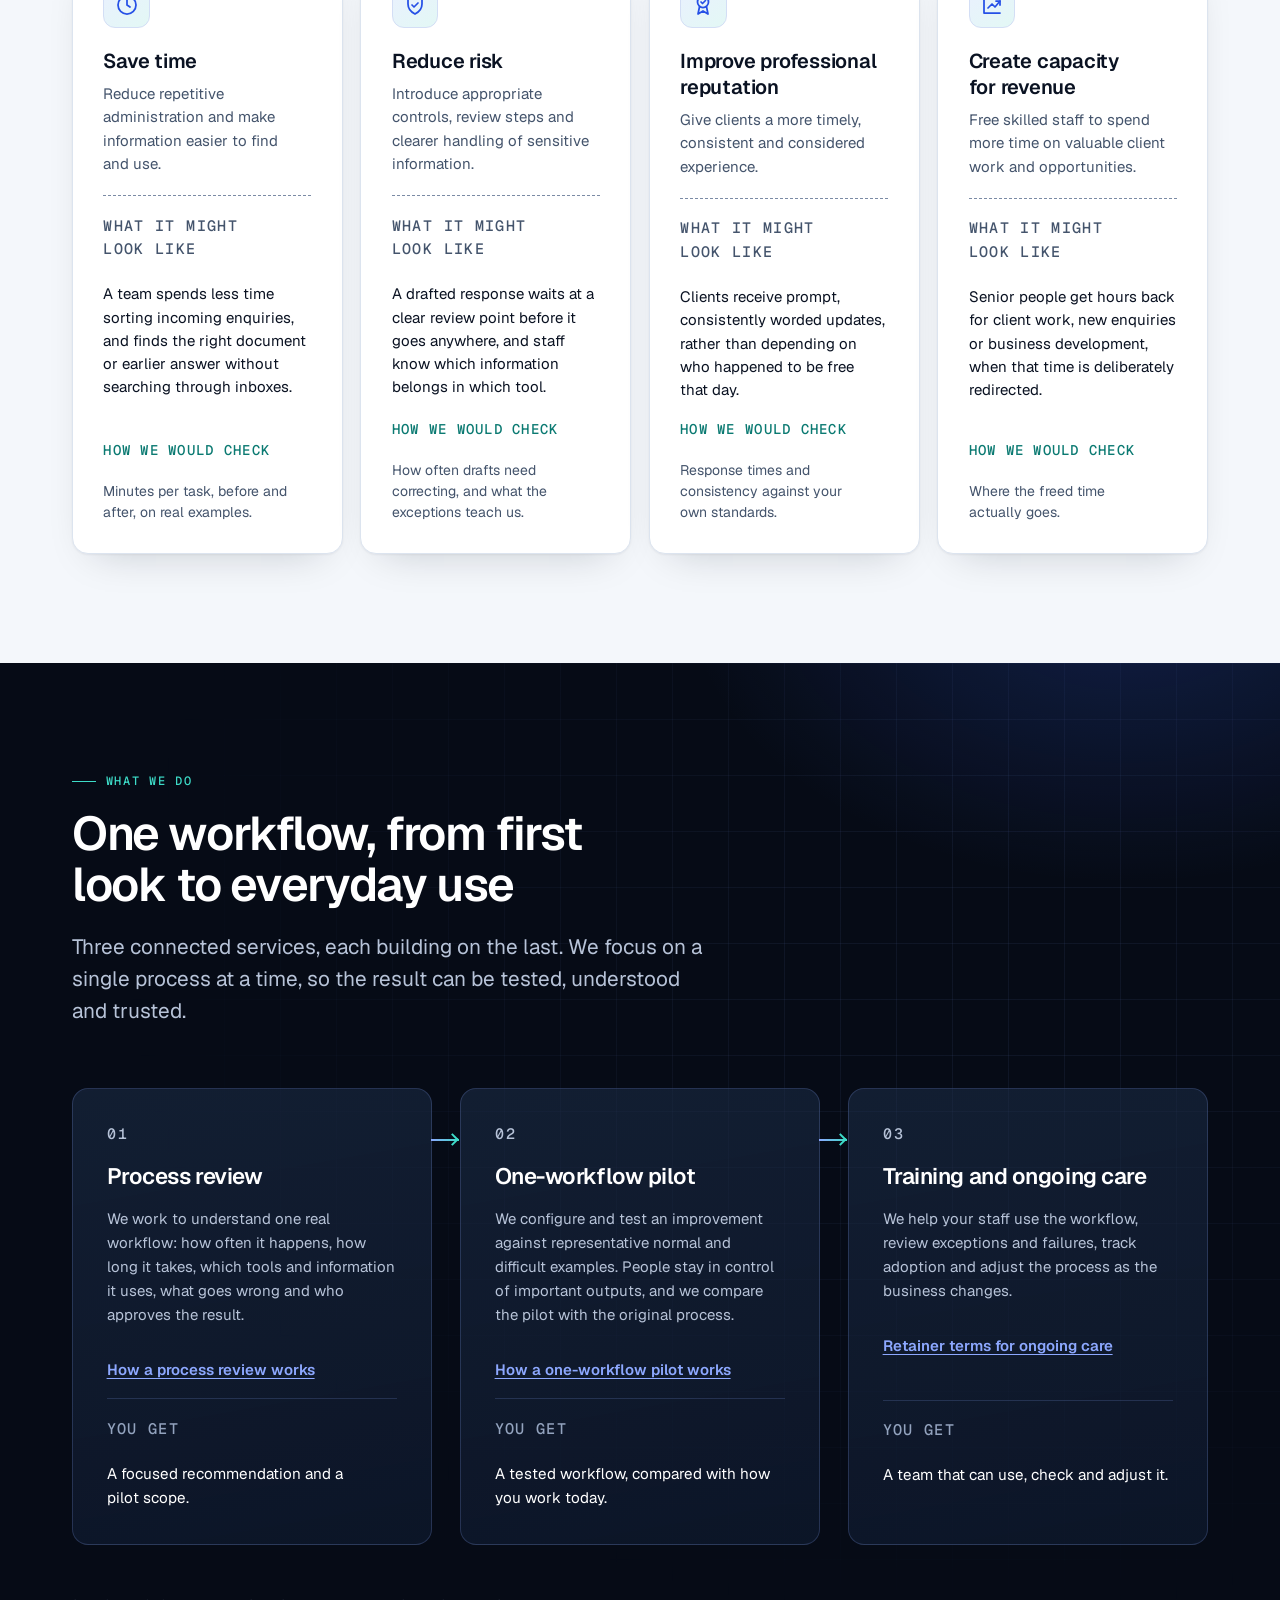
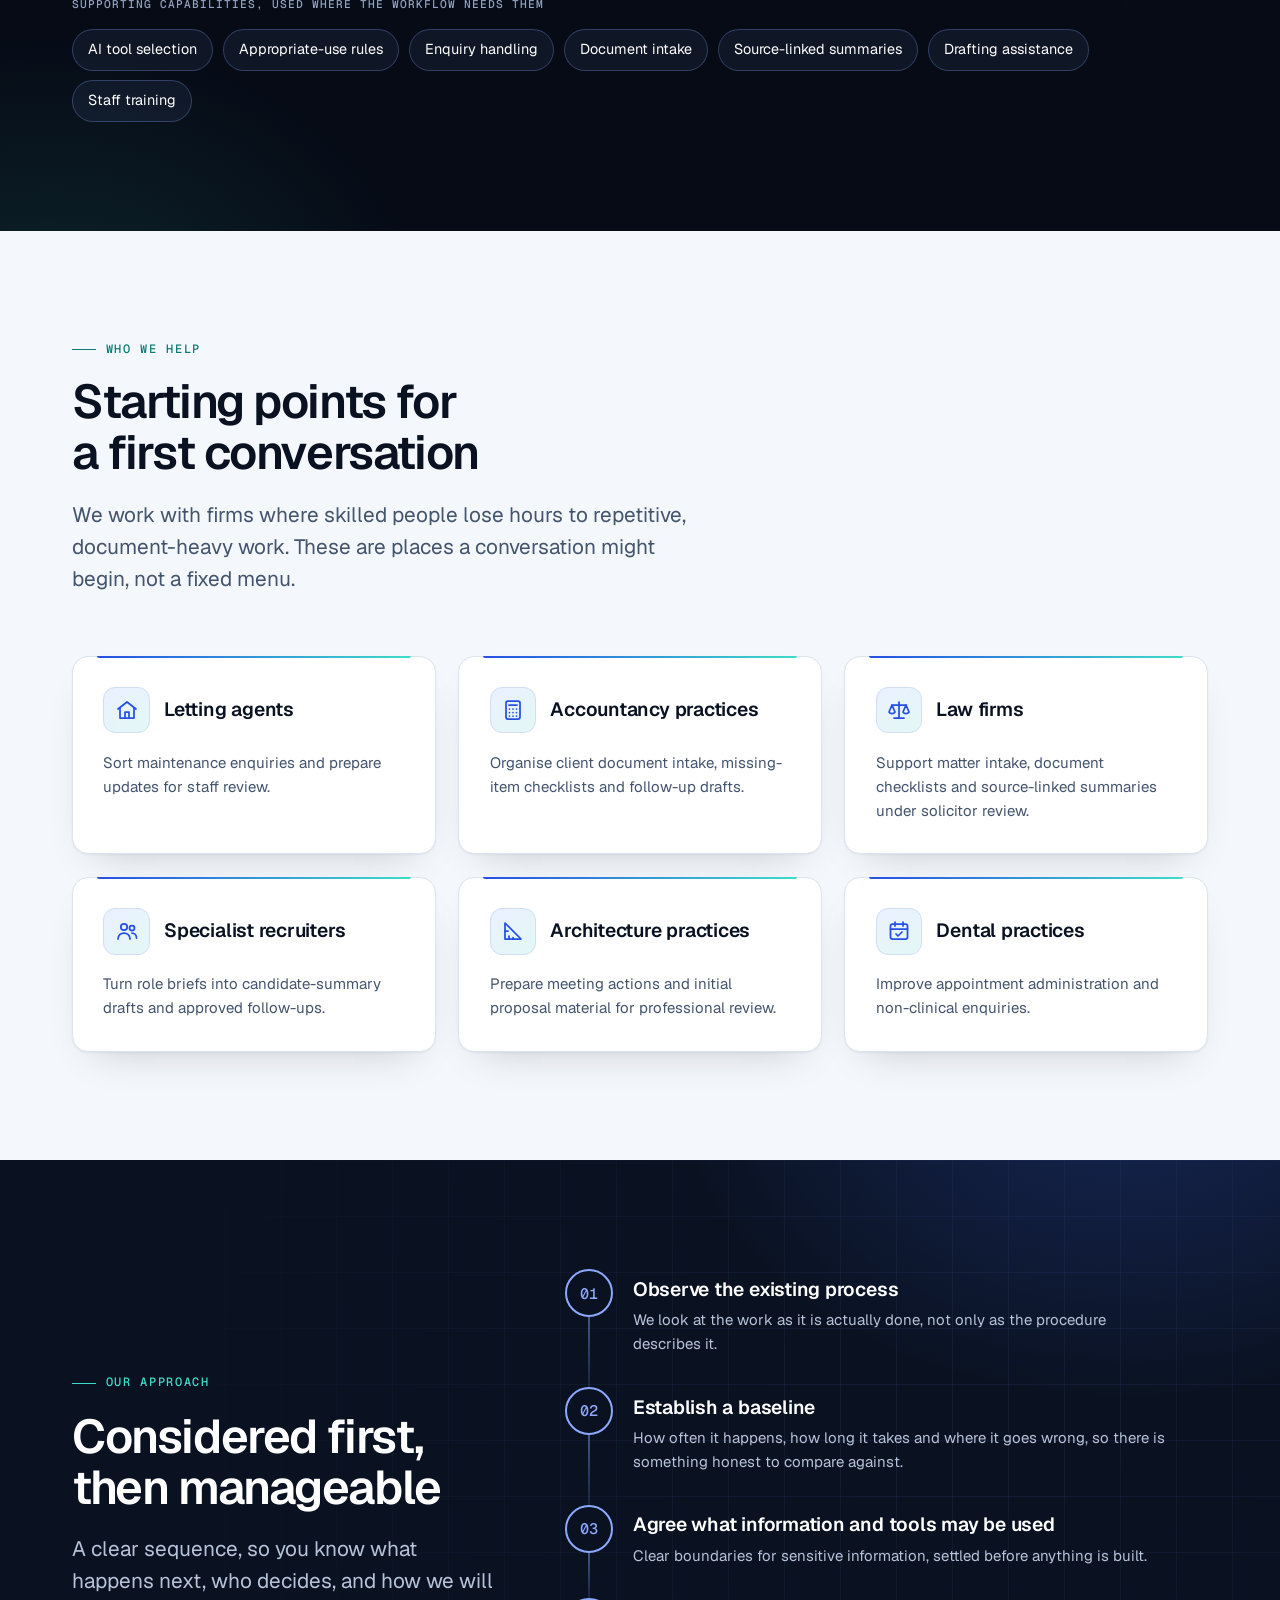
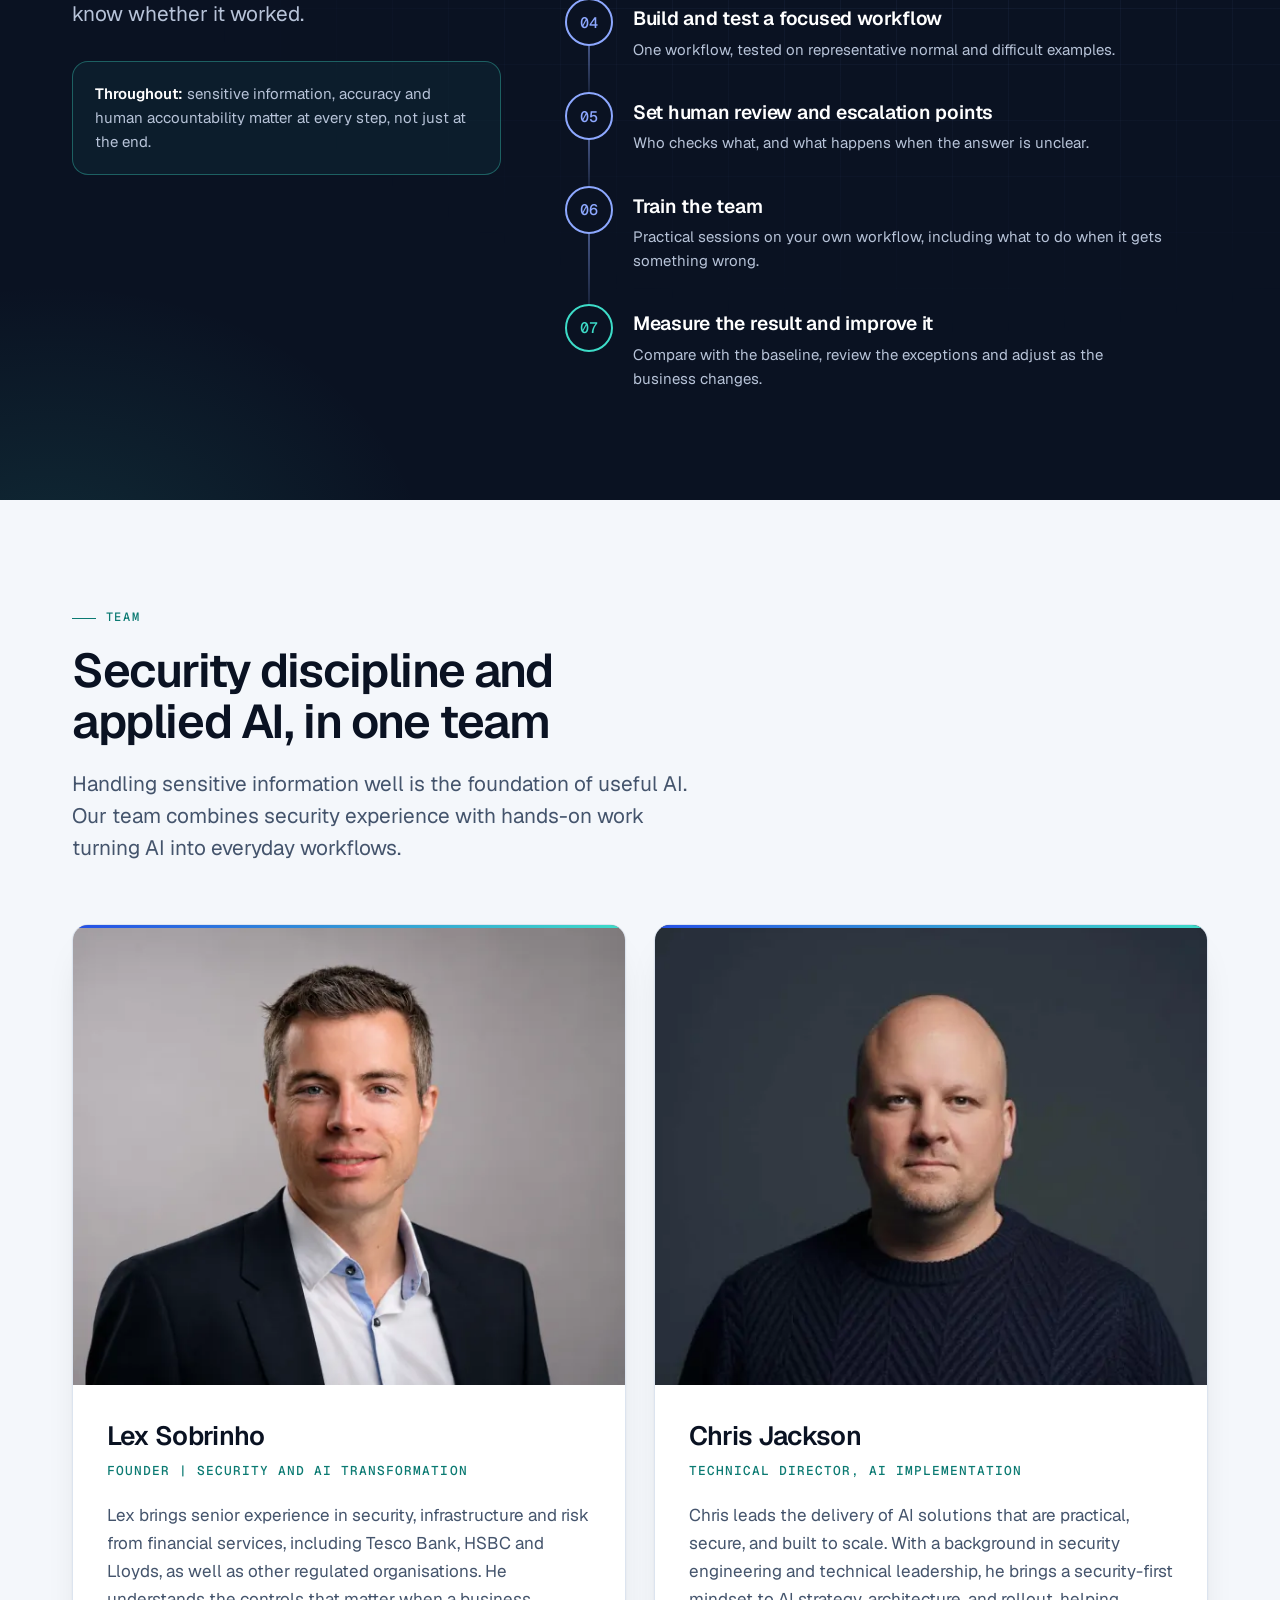
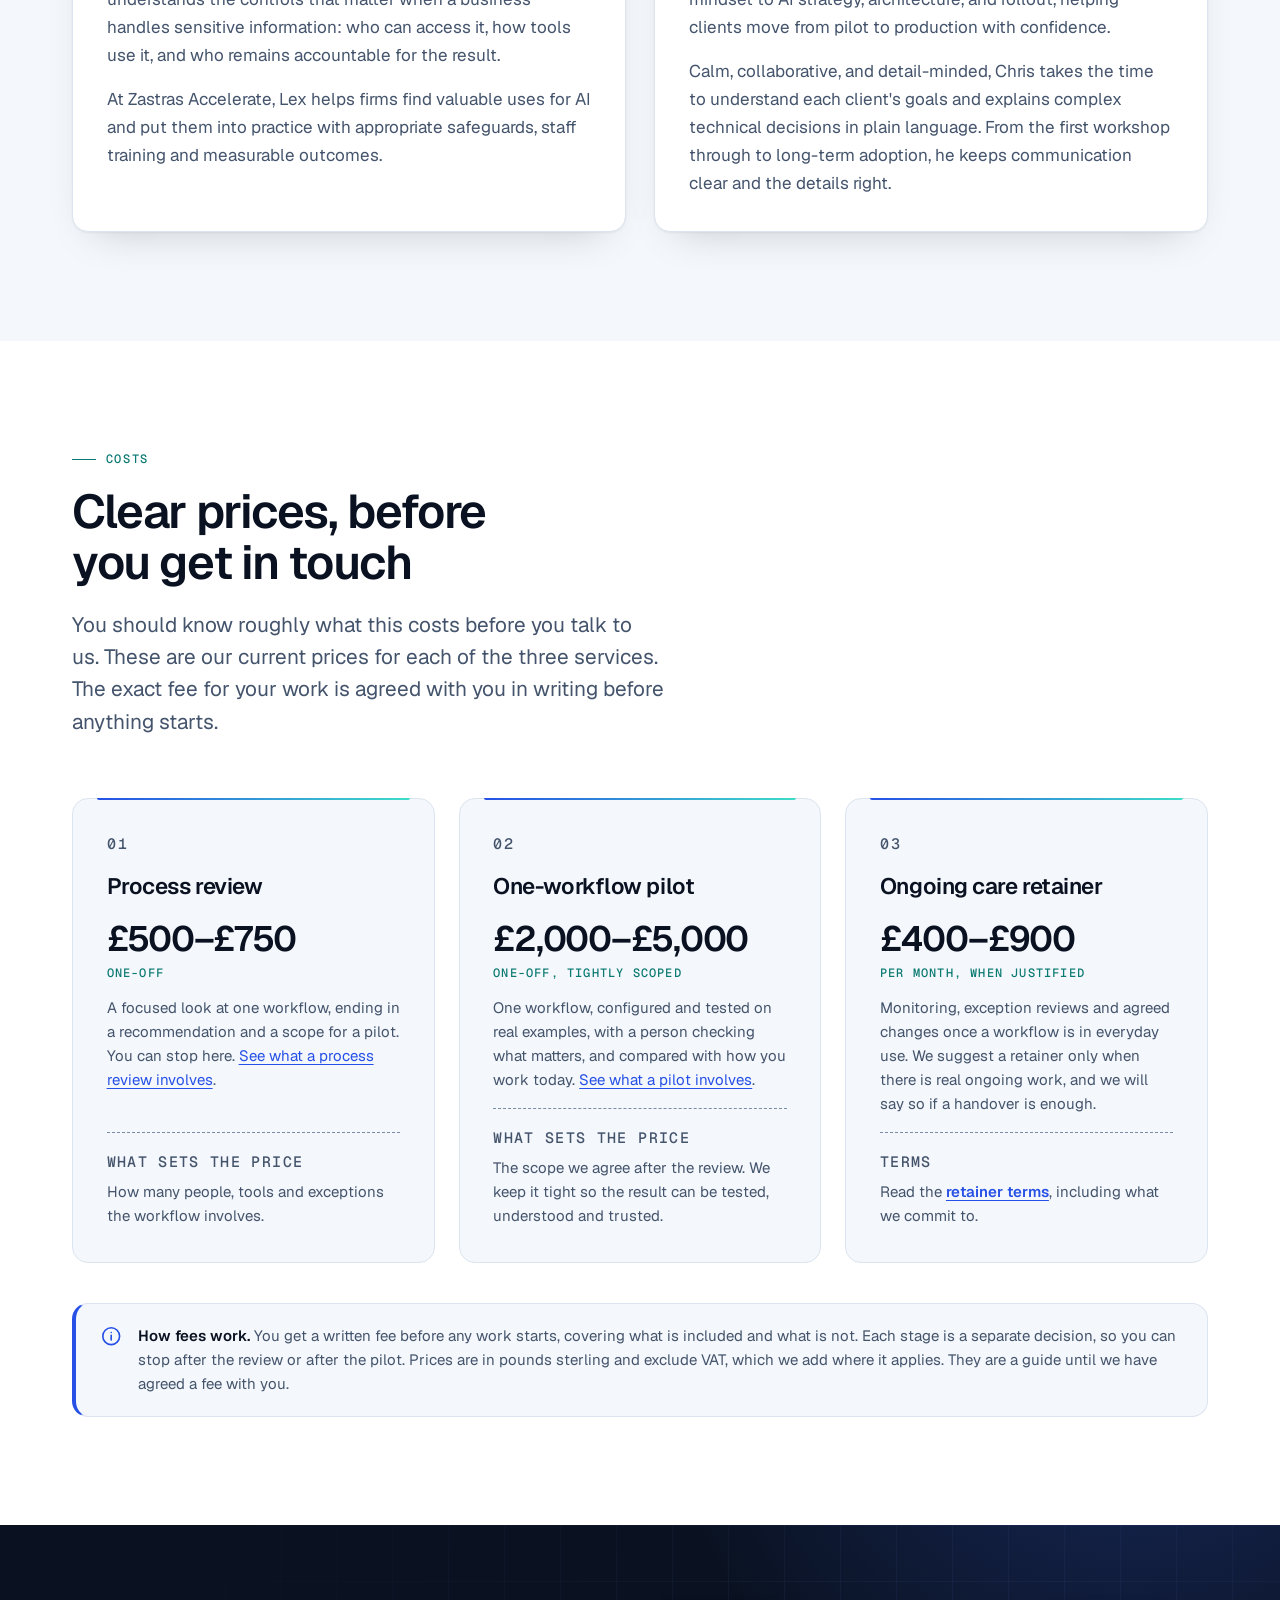
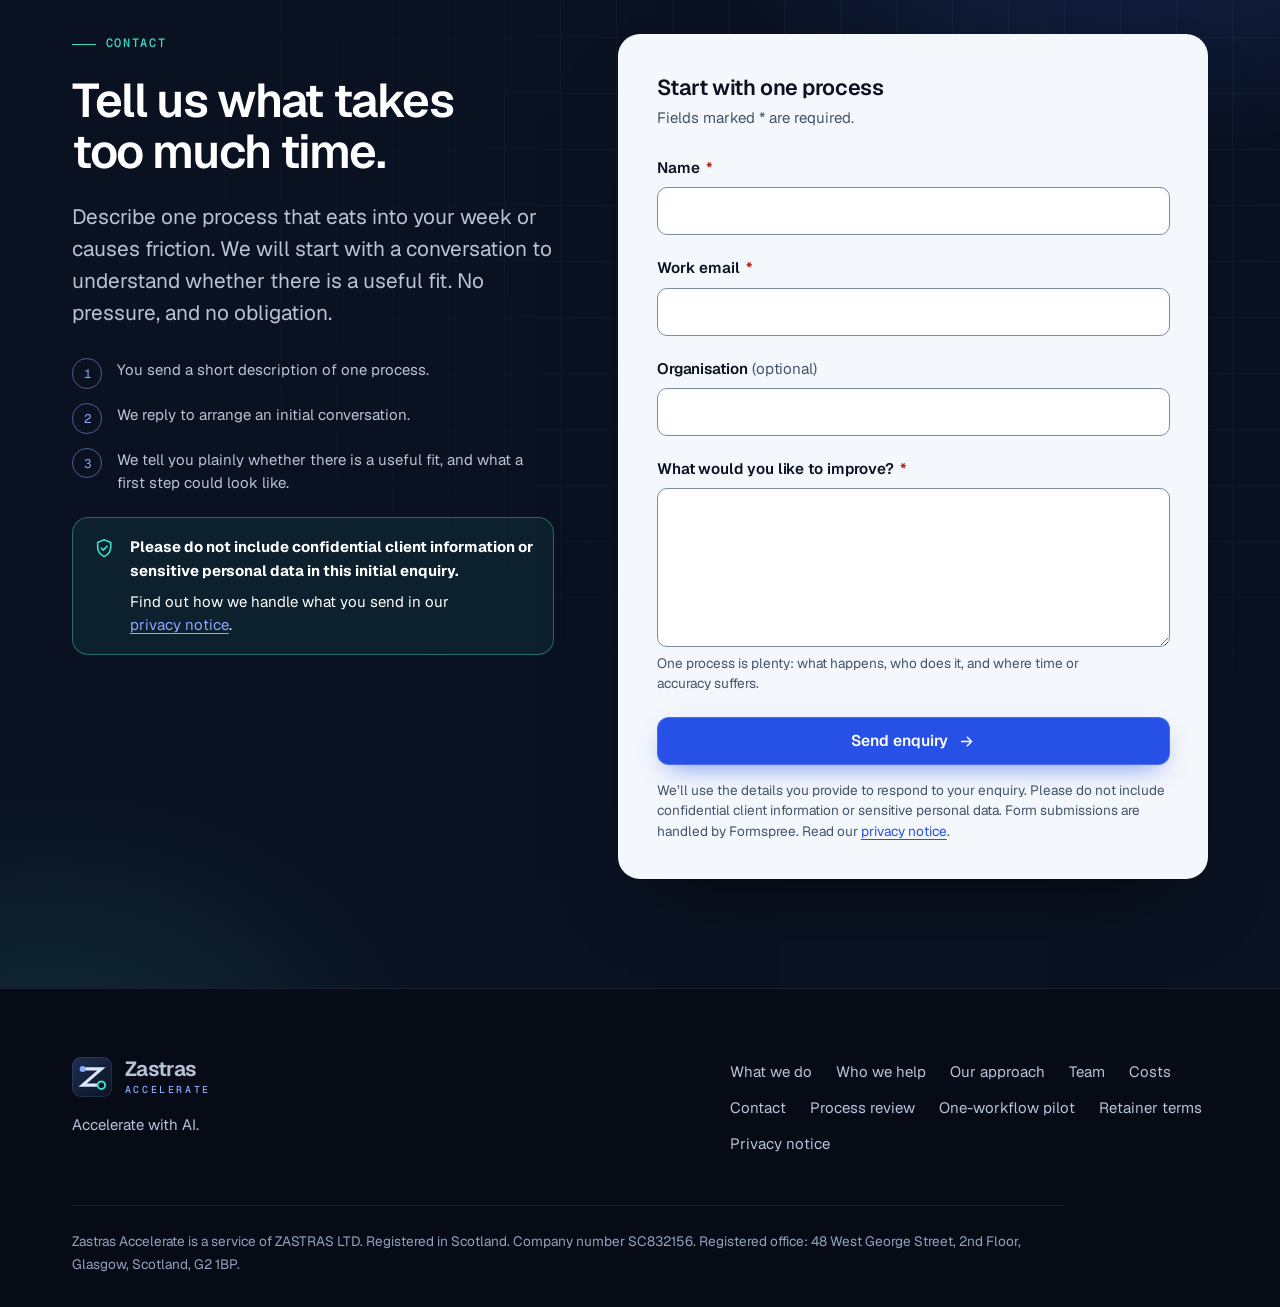
==== commit f7d9cbfa: "Merge pull request #21 from zastras/claude/remove-smaller-firms-c144c9 Shorten the hero illustration" ====
--- a/site/index.html
+++ b/site/index.html
@@ -184,7 +184,7 @@
               </li>
             </ol>
           </div>
-          <p class="flow-card__foot">An illustration only. Every workflow starts from the firm's own process, tools and obligations.</p>
+          <p class="flow-card__foot">An illustration only.</p>
         </div>
       </div>
     </section>
@@ -331,7 +331,7 @@
         <div class="section__head">
           <p class="eyebrow">Who we help</p>
           <h2 id="who-title">Starting points for a first conversation</h2>
-          <p class="lead">We work with firms where skilled people lose hours to repetitive, document-heavy work. These are places a conversation might begin.</p>
+          <p class="lead">We work with firms where skilled people lose hours to repetitive, document-heavy work. These are places a conversation might begin, not a fixed menu.</p>
         </div>
 
         <div class="sectors">
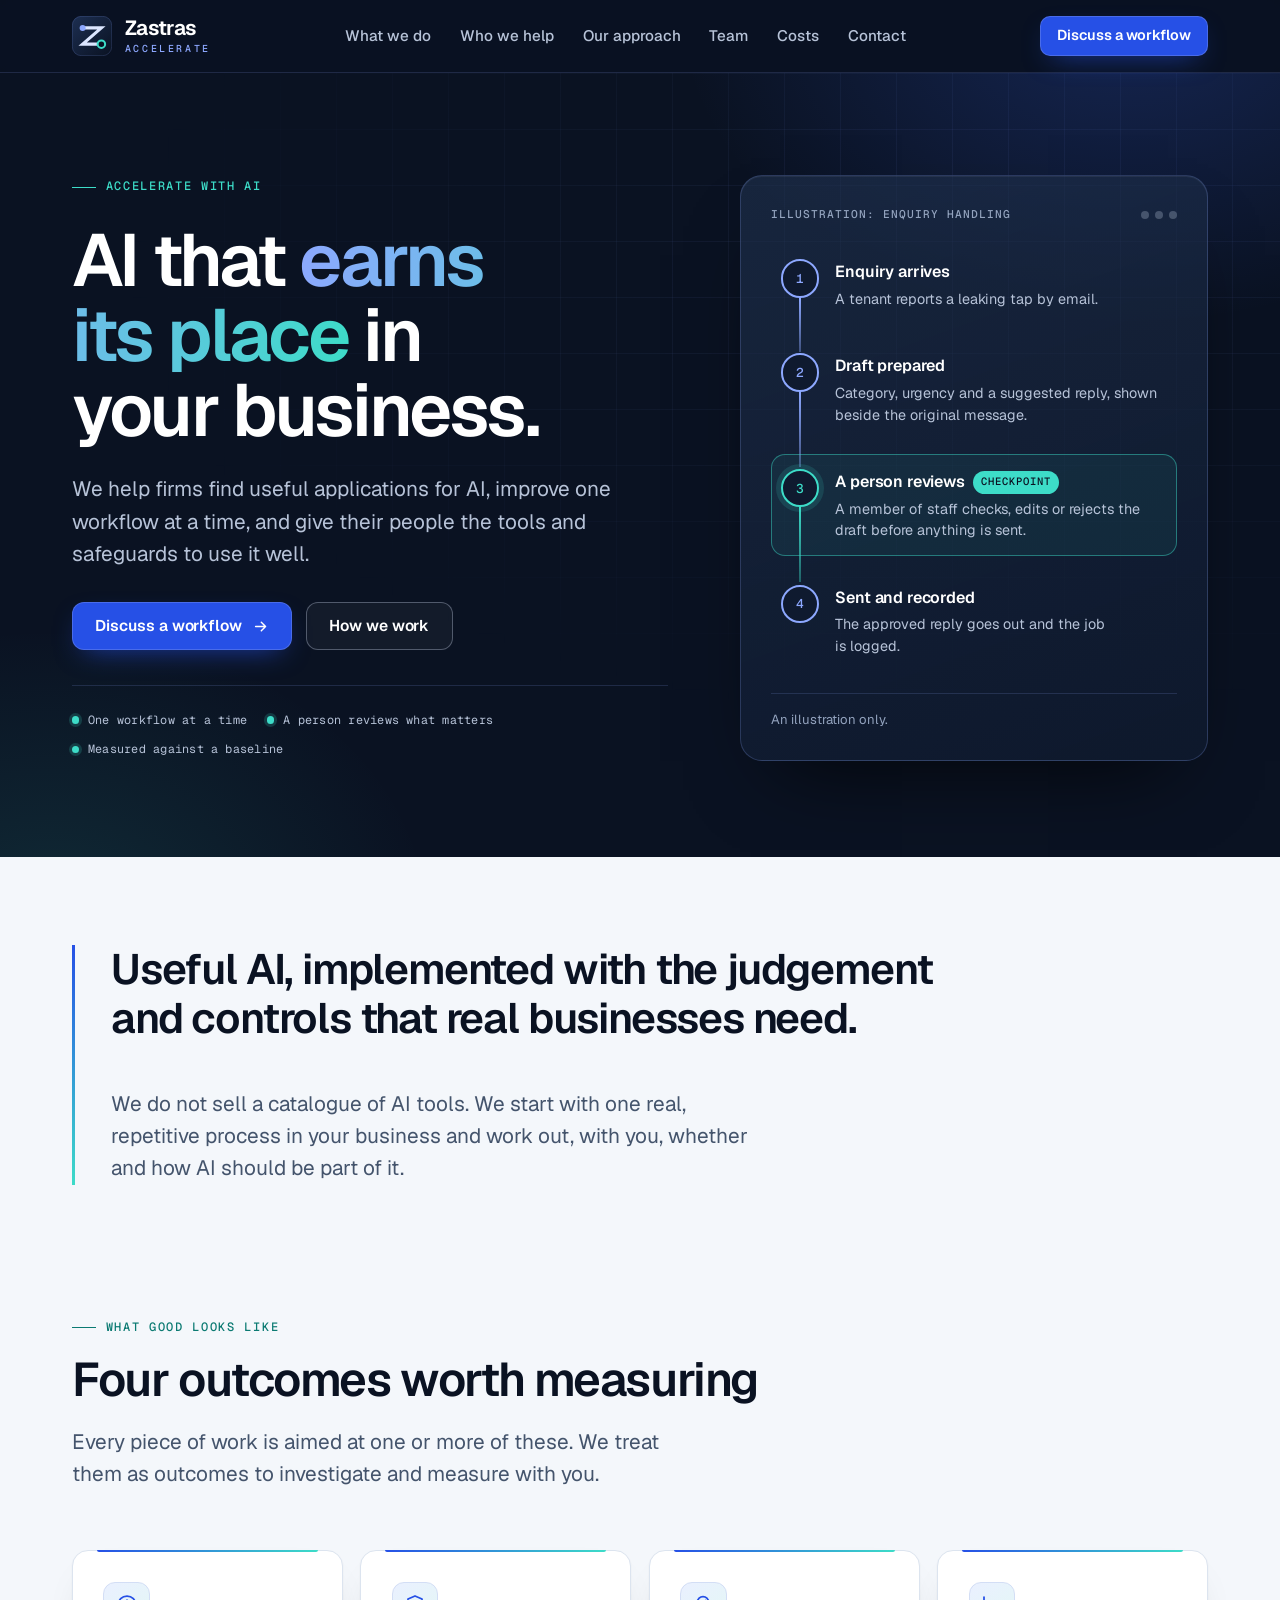
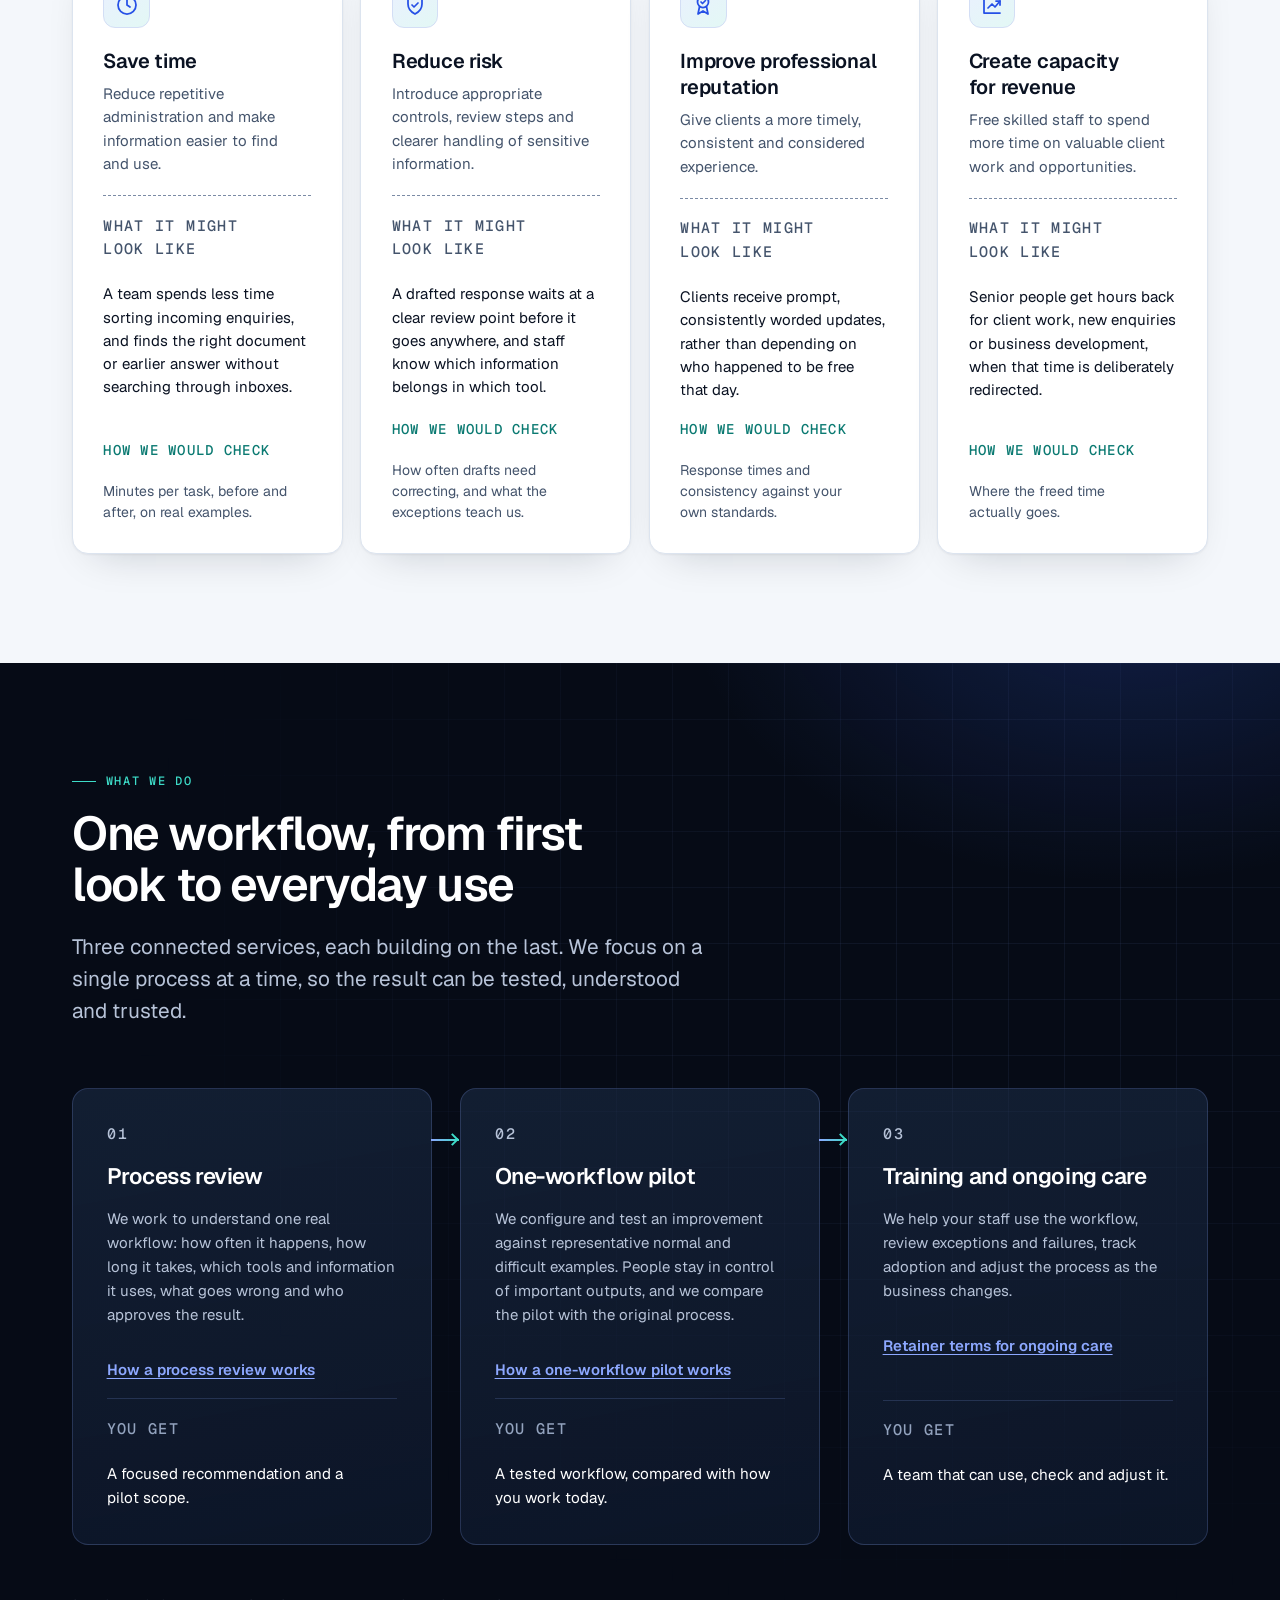
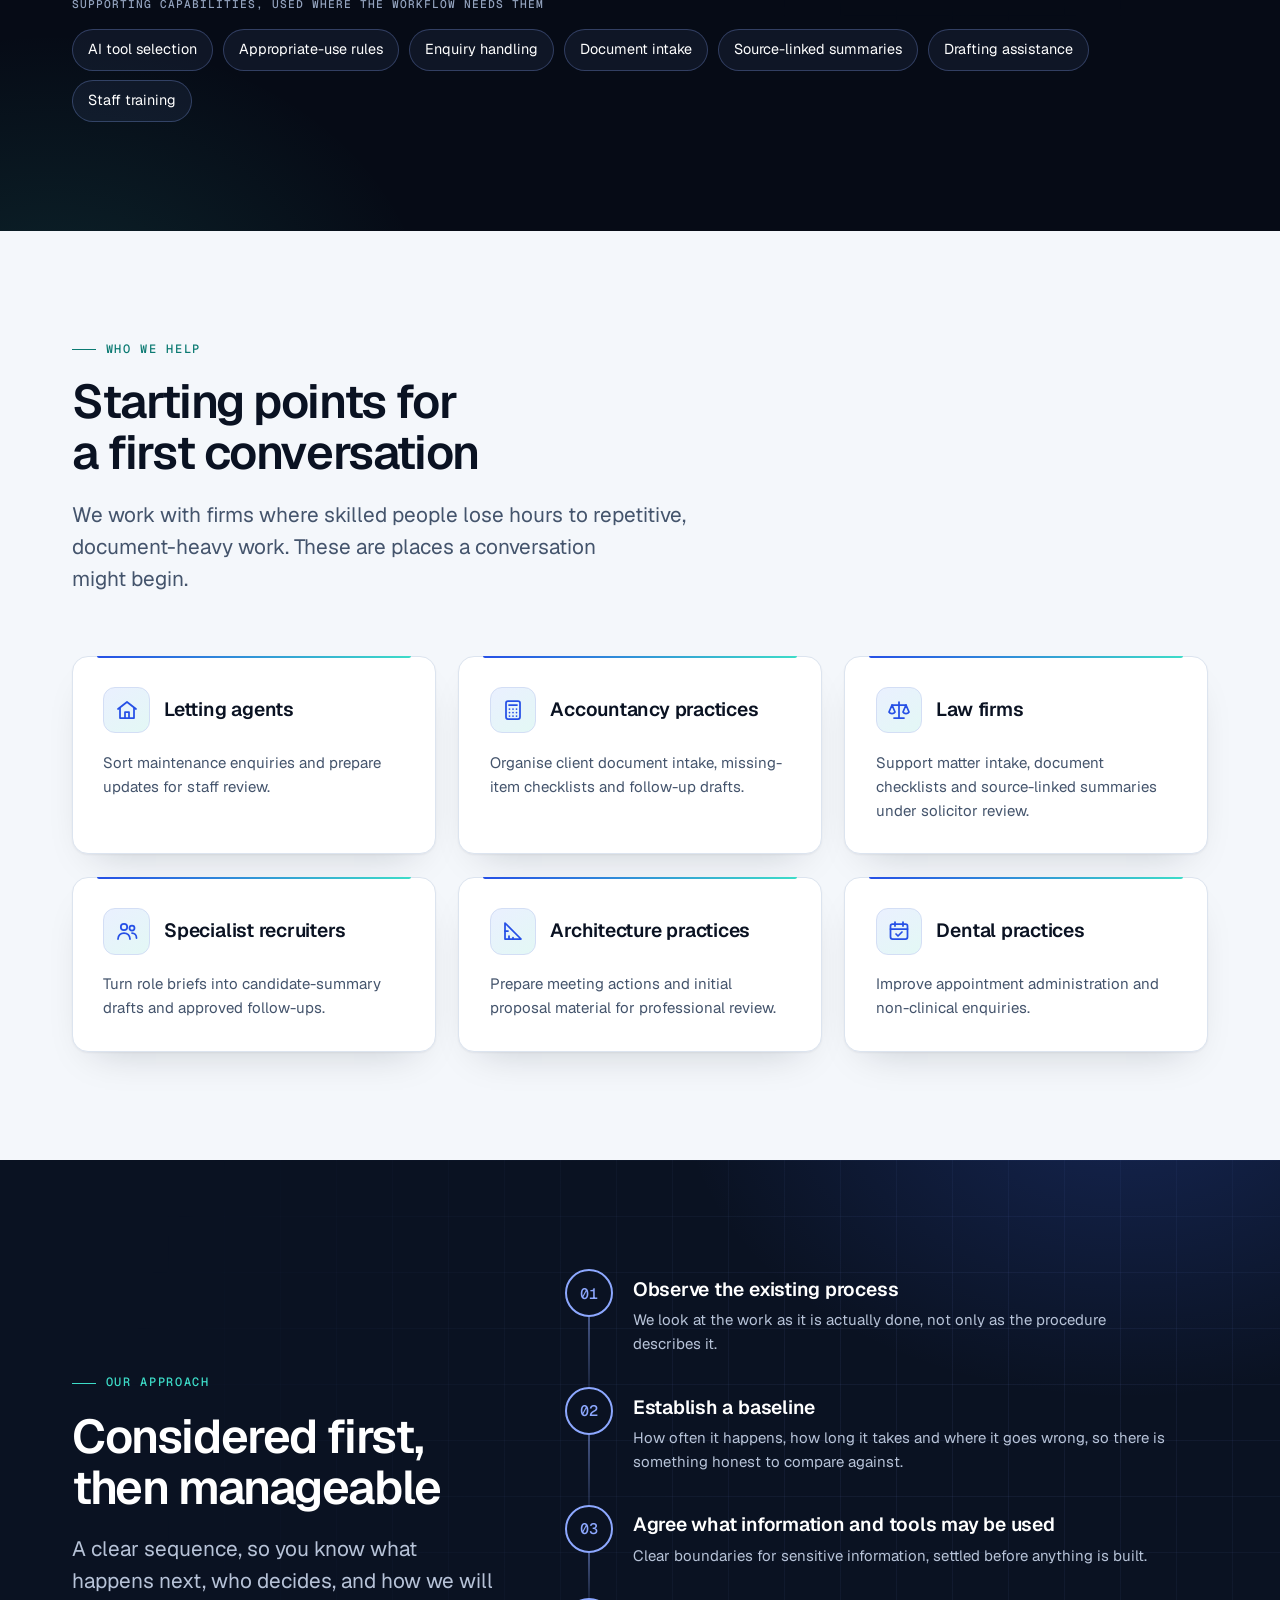
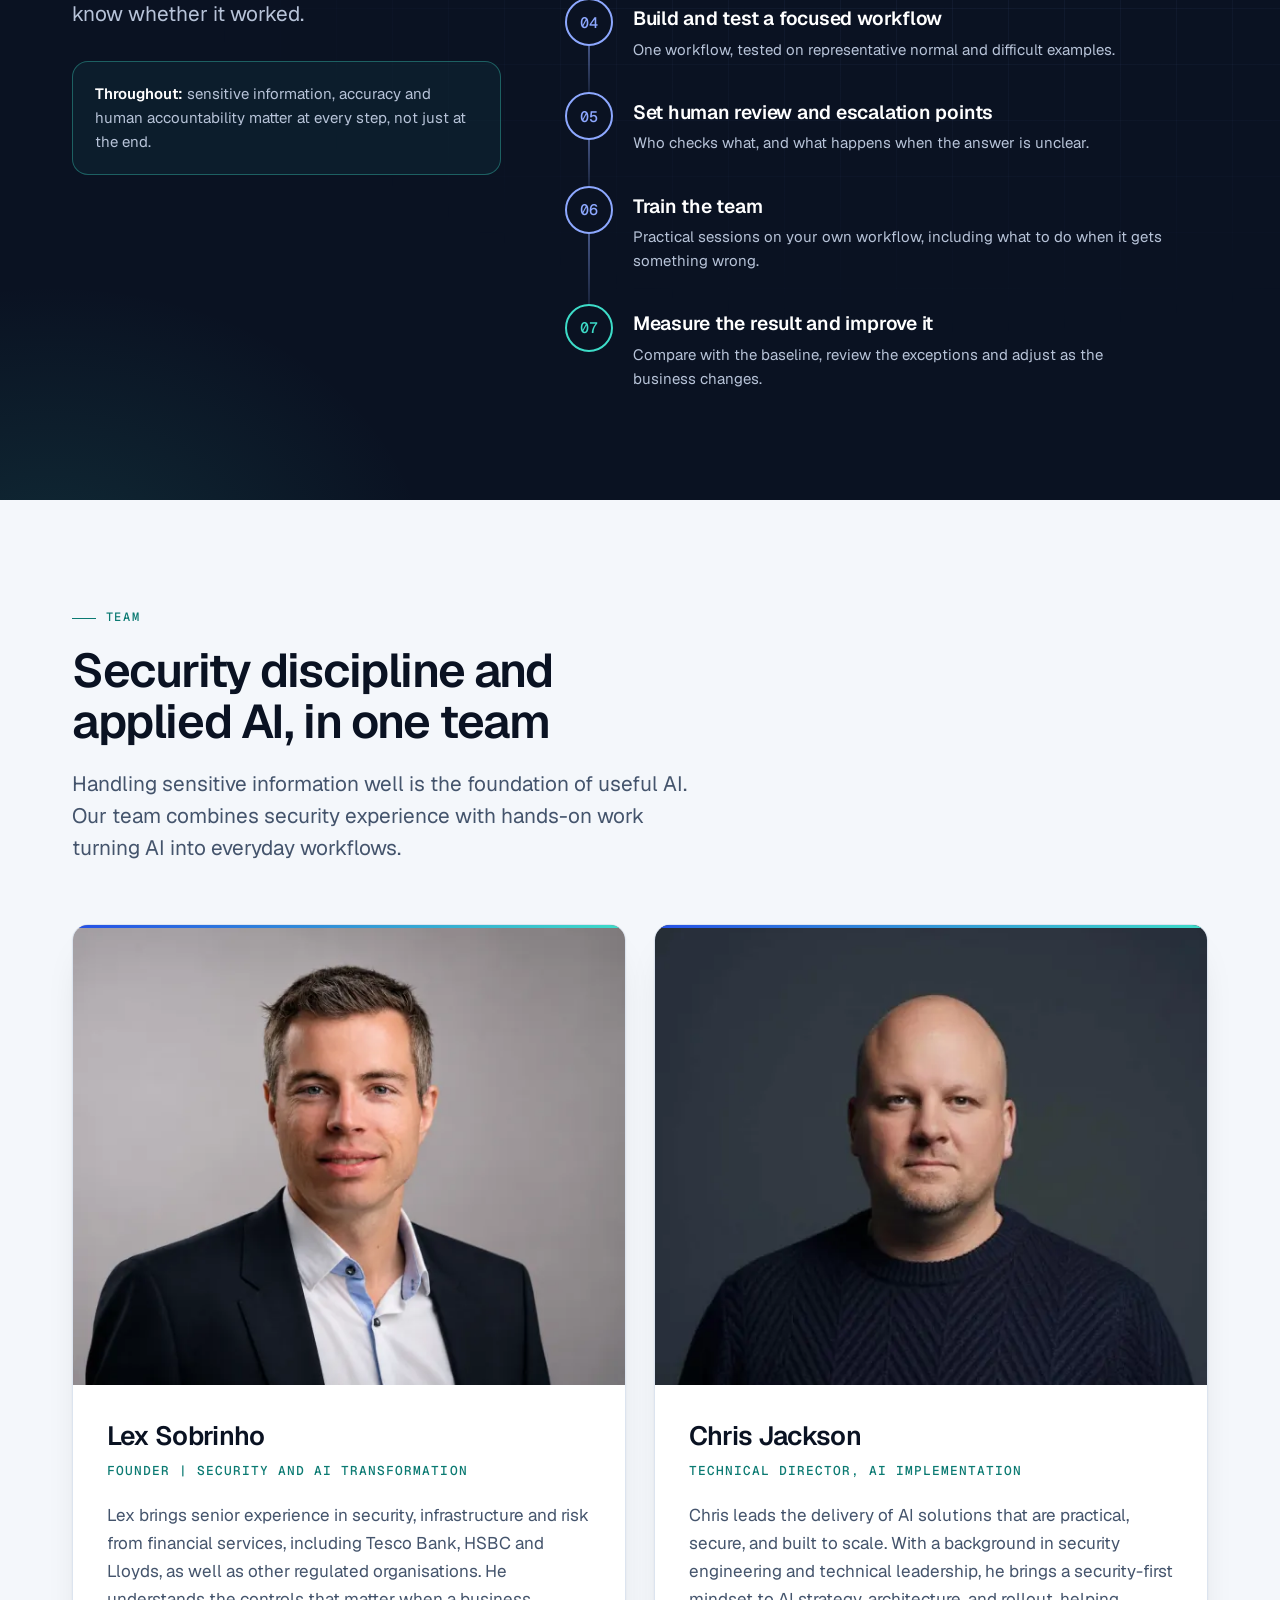
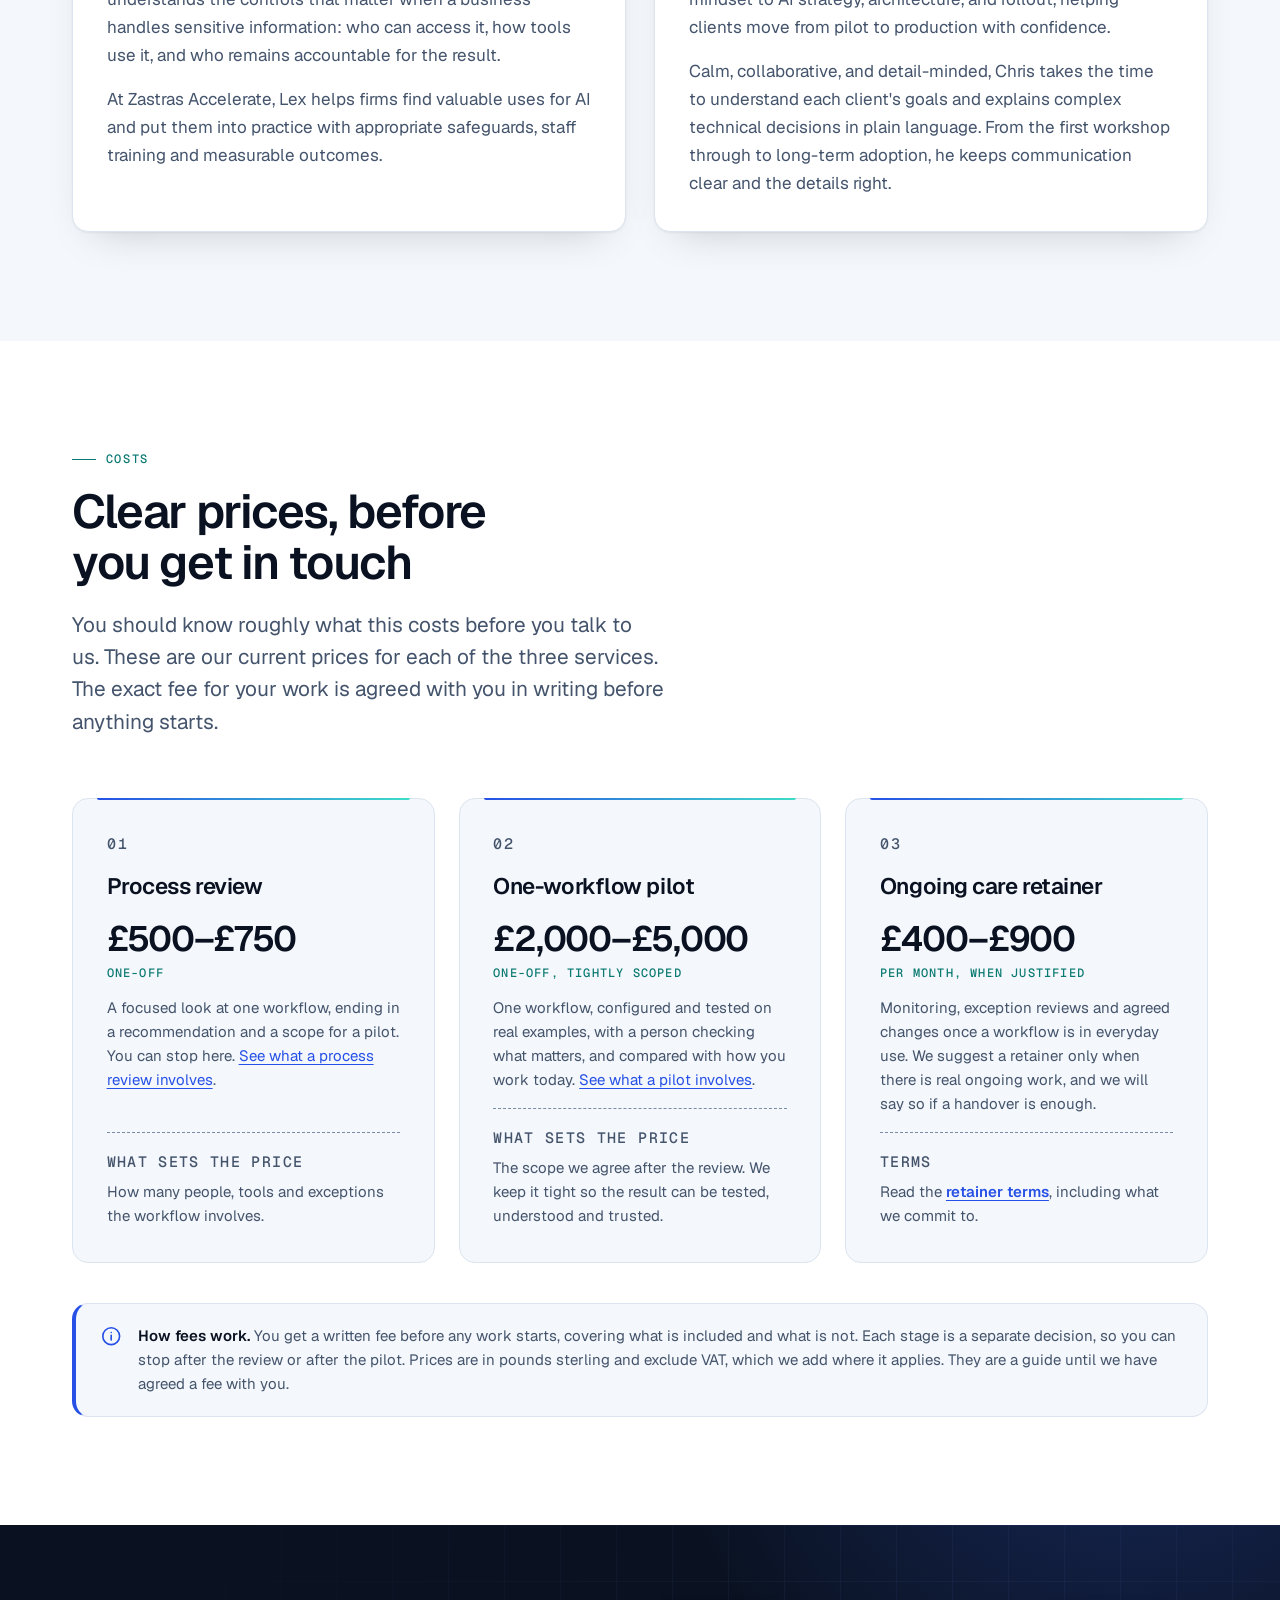
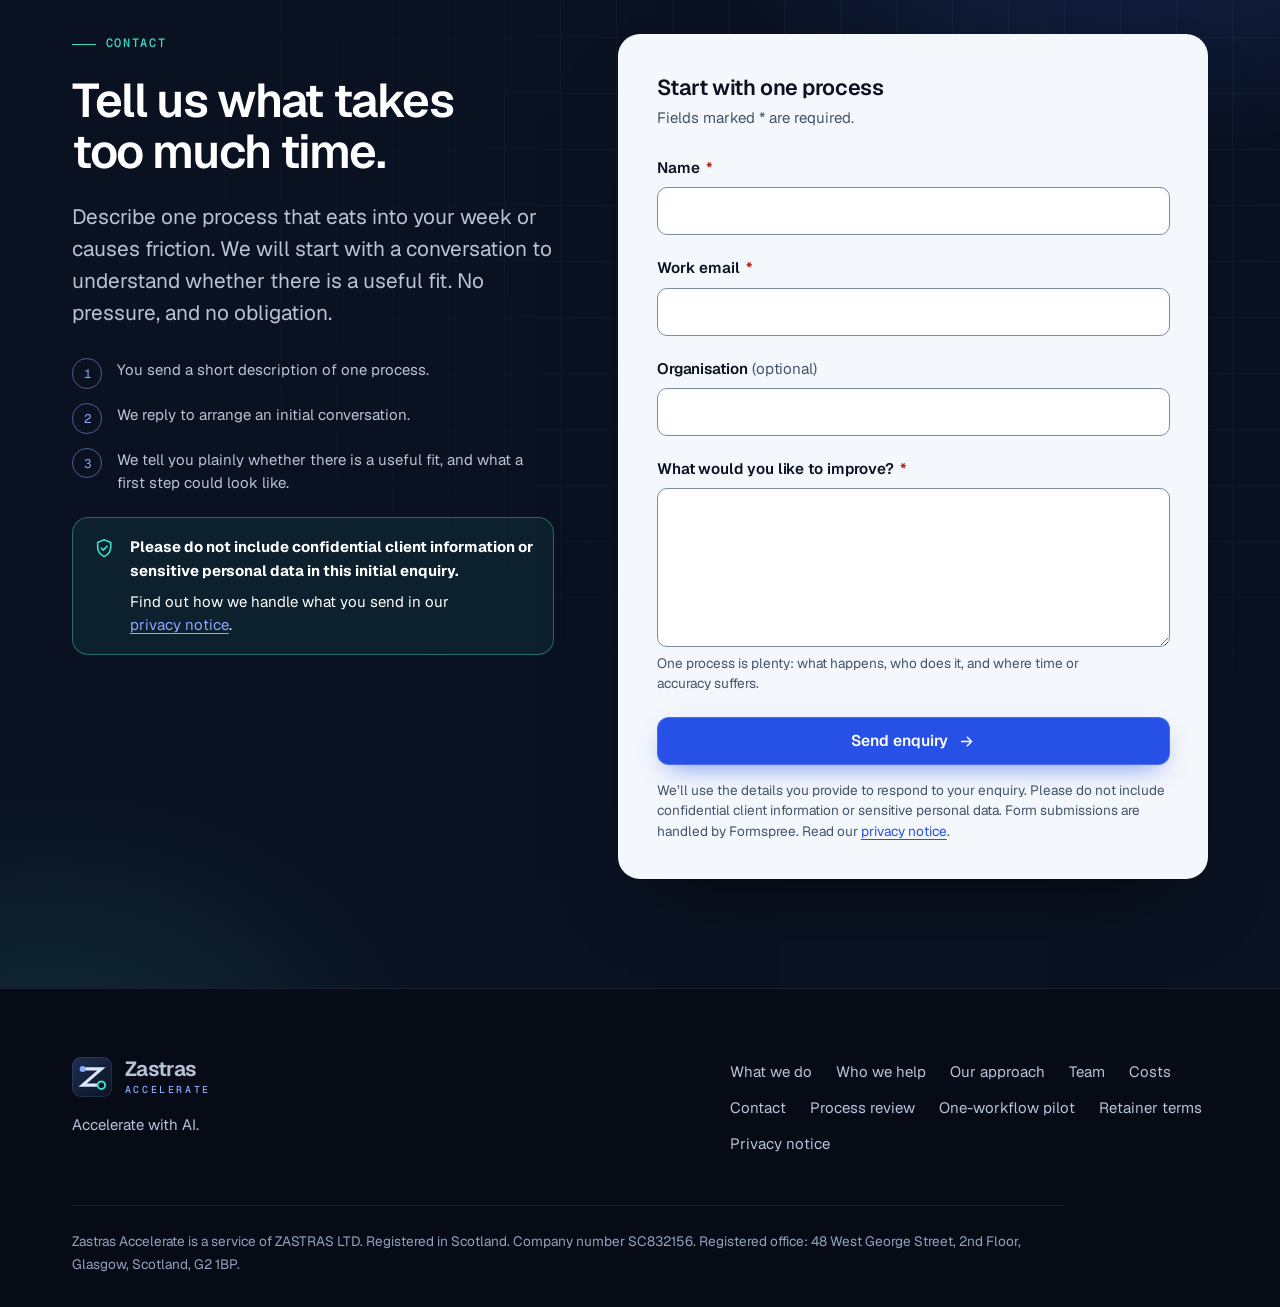
==== commit be0a42de: "Merge pull request #22 from zastras/claude/who-we-help-text-edit-d2aaa8 Trim the Who We Help lead se" ====
--- a/site/index.html
+++ b/site/index.html
@@ -331,7 +331,7 @@
         <div class="section__head">
           <p class="eyebrow">Who we help</p>
           <h2 id="who-title">Starting points for a first conversation</h2>
-          <p class="lead">We work with firms where skilled people lose hours to repetitive, document-heavy work. These are places a conversation might begin, not a fixed menu.</p>
+          <p class="lead">We work with firms where skilled people lose hours to repetitive, document-heavy work. These are places a conversation might begin.</p>
         </div>
 
         <div class="sectors">
